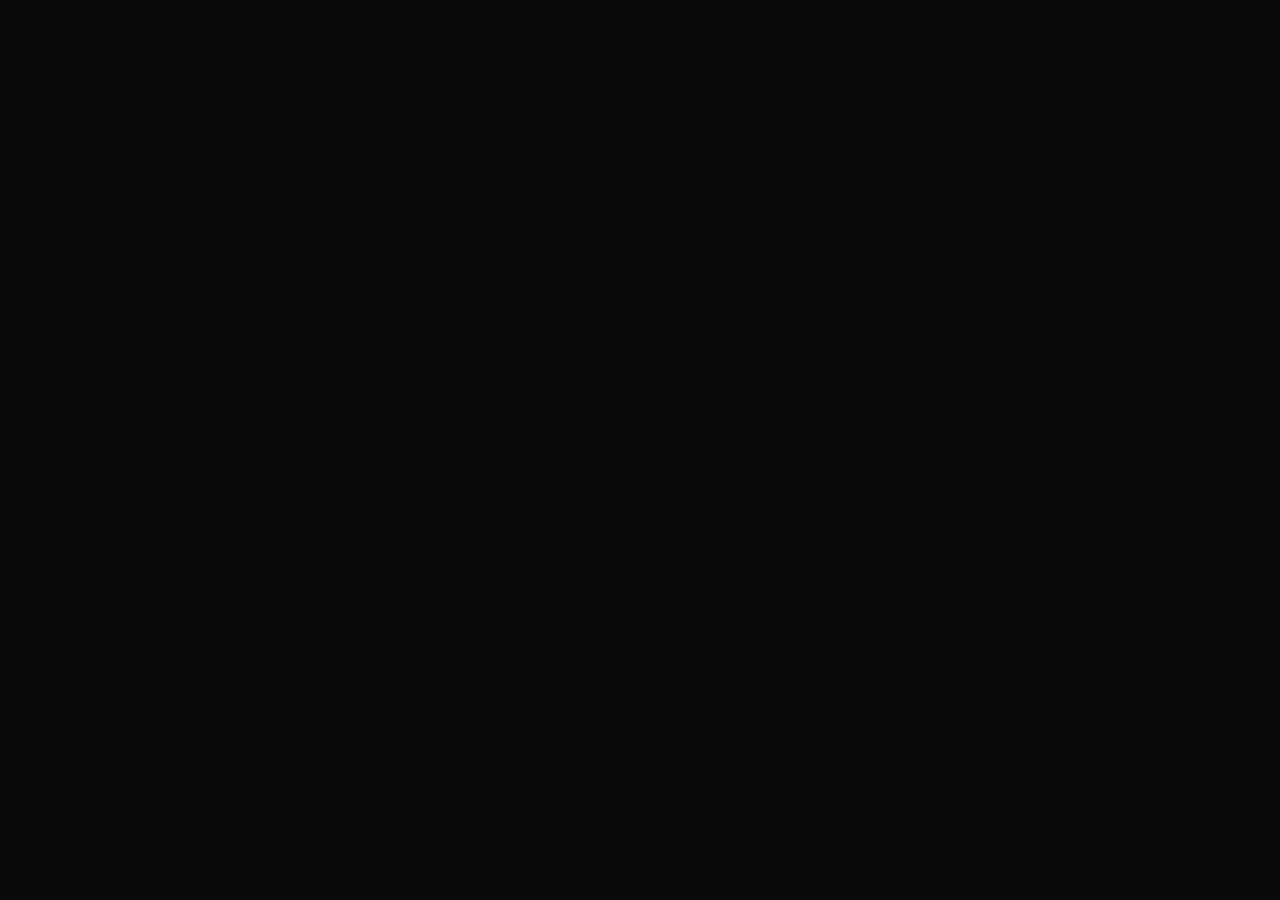
==== blog/beatstars-fausse-bonne-idee.html @ a0765d3a "Ajout article blog : BeatStars fausse bonne idée" ====
<!DOCTYPE html>
<html lang="fr">
<head>
    <meta charset="UTF-8">
    <meta name="viewport" content="width=device-width, initial-scale=1.0">
    <title>BeatStars : fausse bonne id&#233;e ? | LYKY LABEL FRANCE</title>
    <meta name="description" content="Acheter une instrumentale sur BeatStars semble &#234;tre une bonne affaire. Dans 9,5 cas sur 10, c&#8217;est l&#8217;inverse. On vous explique pourquoi avec les vrais chiffres.">
    <meta name="keywords" content="beatstars avis, acheter instru beatstars, acheter beat en ligne, airbit traktrain, instrumentale rap, lease beat arnaque">
    <meta name="author" content="LYKY LABEL FRANCE">
    <meta name="robots" content="index, follow">
    <link rel="canonical" href="https://lykylabelfrance.github.io/blog/beatstars-fausse-bonne-idee.html">
    <meta property="og:type" content="article">
    <meta property="og:title" content="BeatStars : fausse bonne id&#233;e ? Les vrais chiffres du march&#233; des instrumentales">
    <meta property="og:description" content="Acheter un beat &#224; 30 &#8364; pour sortir un hit ? On d&#233;cortique le vrai ROI avec les donn&#233;es du march&#233;.">
    <meta property="og:url" content="https://lykylabelfrance.github.io/blog/beatstars-fausse-bonne-idee.html">
    <meta property="og:site_name" content="LYKY LABEL FRANCE">
    <meta property="og:locale" content="fr_FR">
    <meta name="twitter:card" content="summary_large_image">
    <meta name="twitter:title" content="BeatStars : fausse bonne id&#233;e ?">
    <meta name="twitter:description" content="9,5 cas sur 10, acheter une instru en ligne ne rapporte rien. Voici pourquoi.">
    <script type="application/ld+json">
    {
        "@context": "https://schema.org",
        "@type": "Article",
        "headline": "BeatStars : fausse bonne id&#233;e ? Les vrais chiffres du march&#233; des instrumentales",
        "description": "Analyse du ROI r&#233;el de l&#8217;achat d&#8217;instrumentales sur les plateformes type BeatStars, Airbit, Traktrain",
        "author": {"@type": "Organization", "name": "LYKY LABEL FRANCE", "url": "https://lykylabelfrance.github.io"},
        "publisher": {"@type": "Organization", "name": "LYKY LABEL FRANCE"},
        "datePublished": "2026-04-02",
        "dateModified": "2026-04-02",
        "mainEntityOfPage": {"@type": "WebPage", "@id": "https://lykylabelfrance.github.io/blog/beatstars-fausse-bonne-idee.html"}
    }
    </script>
    <link href="https://fonts.googleapis.com/css2?family=Inter:wght@300;400;500;600;700;800&display=swap" rel="stylesheet">
    <style>
        *{margin:0;padding:0;box-sizing:border-box}
        body{font-family:'Inter',sans-serif;background:#0a0a0a;color:#e0e0e0;line-height:1.8}
        nav{background:rgba(10,10,10,.95);padding:1rem 2rem;display:flex;justify-content:space-between;align-items:center;position:sticky;top:0;z-index:100;border-bottom:1px solid #222}
        nav a{color:#fff;text-decoration:none;font-weight:600}
        nav .back{color:#aaa;font-size:.9rem}
        nav .back:hover{color:#e8001d}
        .hero{background:linear-gradient(135deg,#1a1a1a 0%,#0a0a0a 50%,#1a1208 100%);padding:4rem 2rem;text-align:center;border-bottom:2px solid #e8841d}
        .hero .tag{display:inline-block;background:#e8841d;color:#fff;padding:.3rem 1rem;border-radius:20px;font-size:.85rem;font-weight:600;margin-bottom:1.5rem}
        .hero h1{font-size:2.5rem;font-weight:800;color:#fff;max-width:800px;margin:0 auto 1rem}
        .hero .subtitle{font-size:1.15rem;color:#aaa;max-width:650px;margin:0 auto .5rem}
        .hero .meta{font-size:.85rem;color:#666;margin-top:1rem}
        .hero .disclaimer{display:inline-block;background:rgba(232,132,29,.15);border:1px solid #e8841d;color:#e8841d;padding:.4rem 1.2rem;border-radius:8px;font-size:.8rem;margin-top:1.2rem}
        article{max-width:800px;margin:0 auto;padding:3rem 2rem}
        h2{font-size:1.7rem;font-weight:700;color:#fff;margin:3rem 0 1.5rem;padding-bottom:.5rem;border-bottom:2px solid #e8841d}
        p{margin-bottom:1.2rem;color:#ccc}
        strong{color:#fff}
        .stat-card{background:#1a1a1a;border:1px solid #333;border-radius:12px;padding:2rem;text-align:center;margin:2rem 0}
        .stat-card .number{font-size:3rem;font-weight:800;color:#e8841d}
        .stat-card .label{color:#999;font-size:.95rem;margin-top:.5rem}
        .chart{background:#1a1a1a;border-radius:12px;padding:1.5rem;margin:2rem 0;border:1px solid #333}
        .chart-title{color:#fff;font-weight:600;margin-bottom:1rem;font-size:1rem}
        .bar-row{display:flex;align-items:center;margin:.4rem 0;gap:.5rem}
        .bar-label{min-width:140px;font-size:.85rem;color:#ccc;text-align:right}
        .bar-container{flex:1;height:28px;background:#222;border-radius:4px;overflow:hidden;position:relative}
        .bar{height:100%;border-radius:4px;display:flex;align-items:center;padding-left:8px;font-size:.75rem;font-weight:600;color:#fff;min-width:fit-content;transition:width .5s}
        .bar-orange{background:linear-gradient(90deg,#c96a10,#e8841d)}
        .bar-red{background:linear-gradient(90deg,#c0392b,#e74c3c)}
        .bar-green{background:linear-gradient(90deg,#27ae60,#2ecc71)}
        .bar-blue{background:linear-gradient(90deg,#2563eb,#3b82f6)}
        .bar-purple{background:linear-gradient(90deg,#7c3aed,#8b5cf6)}
        .bar-amber{background:linear-gradient(90deg,#d97706,#f59e0b)}
        .bar-gray{background:linear-gradient(90deg,#4b5563,#6b7280)}
        .vs-container{display:flex;gap:2rem;justify-content:center;flex-wrap:wrap;margin:1.5rem 0}
        .vs-card{background:#1a1a1a;border:1px solid #333;border-radius:12px;padding:1.5rem 2rem;text-align:center;flex:1;min-width:200px}
        .vs-card .num{font-size:2rem;font-weight:800}
        .vs-card .lab{font-size:.85rem;color:#999;margin-top:.3rem}
        .vs-good .num{color:#2ecc71}
        .vs-bad .num{color:#e74c3c}
        table{width:100%;border-collapse:collapse;margin:1.5rem 0;background:#1a1a1a;border-radius:8px;overflow:hidden}
        th{background:#e8841d;color:#fff;padding:.8rem 1rem;text-align:left;font-weight:600}
        td{padding:.7rem 1rem;border-bottom:1px solid #222}
        tr:hover{background:#222}
        .highlight{color:#e8841d;font-weight:600}
        ul{margin:1rem 0 1.5rem 1.5rem}
        li{margin-bottom:.5rem;color:#ccc}
        .takeaway{background:#1a1a1a;border-left:4px solid #e8841d;padding:1.2rem 1.5rem;margin:1.5rem 0;border-radius:0 8px 8px 0}
        .takeaway .title{font-weight:700;color:#e8841d;margin-bottom:.3rem}
        .warning-box{background:rgba(231,76,60,.1);border:1px solid #e74c3c;border-radius:12px;padding:1.5rem;margin:2rem 0}
        .warning-box .warning-title{color:#e74c3c;font-weight:700;font-size:1.1rem;margin-bottom:.5rem}
        .share-section{text-align:center;margin:3rem 0;padding:2rem;background:#1a1a1a;border-radius:12px}
        .share-section h2{border:none;margin-top:0}
        .share-buttons{display:flex;gap:1rem;justify-content:center;flex-wrap:wrap;margin-top:1rem}
        .share-buttons a,.share-buttons button{padding:.6rem 1.5rem;border-radius:25px;text-decoration:none;font-weight:600;font-size:.9rem;cursor:pointer;border:none;font-family:inherit}
        .btn-x{background:#000;color:#fff;border:1px solid #333 !important}
        .btn-fb{background:#1877F2;color:#fff}
        .btn-li{background:#0A66C2;color:#fff}
        ]Ø^ØXÚÙÜÝ[ÌQÍØÛÛÜÙBXÛÜ^ØXÚÙÜÝ[ÌÌÌÎØÛÛÜÙBY]ÙÛÙÞ^ÙÛ\Ú^N
\[NØÛÛÜÍÛX\Ú[]ÜÜ[NÜY[Ë]ÜK\[NØÜ\]Ü\ÛÛYÌÝ^X[YÛÙ[\BY]ÙÛÙÞHÝÛÞØÛÛÜÎNN_BÛÝ\Ý^X[YÛÙ[\ÜY[Î[NØÜ\]Ü\ÛÛYÌØÛÛÜÍMMNÙÛ\Ú^N
\[_BÛÝ\^ØÛÛÜÙN
YÝ^YXÛÜ][ÛÛ_BØÙ[\[ÞØXÚÙÜÝ[ÌXLXLXNØÜ\\ÛÛYÌÌÌÎØÜ\\Y]\ÎLÜY[ÎK\[NÛX\Ú[K\[HBØÙ[\[ÈØÙ[\[Ë]]^ØÛÛÜÙN
YÙÛ]ÙZYÚÌÙÛ\Ú^N\[NÛX\Ú[XÝÛN[_BØÙ[\[ÈØÙ[\[Ë[[^Ù\Ü^N^Ú\ÝYKXÛÛ[ÜXÙKX]ÙY[ÜY[ÎÜ[HØÜ\XÝÛN\ÛÛYÌÙÛ\Ú^N\[_BØÙ[\[ÈØÙ[\[Ë[[N\ÝXÚ[ØÜ\ÛNÙÛ]ÙZYÚÌØÛÛÜÙÜY[Ë]Ü[NÛX\Ú[]ÜÜ[NØÜ\]Ü\ÛÛYÙN
YBØÙ[\[ÈØÙ[\[Ë[[HYÞØÛÛÜÙMÍÌØßBØÙ[\[ÈØÙ[\[Ë[[HÜÞØÛÛÜÌXØÍÌ_BYYXJX^]ÚY
^Ë\È^ÙÛ\Ú^NK[_KÝ]XØ\[X\ÙÛ\Ú^N[_X\XÛ^ÜY[Î[H\[_K\[X[ÛZ[]ÚYLÙÛ\Ú^NÍ\[_KËXÛÛZ[\Ù^Y\XÝ[ÛÛÛ[[ÙØ\\[__BÜÝ[OÚXYÙO]HYHÎËÛZÞ[X[[ÙKÚ]X[ËÈRÖHPSØOHYHÎËÛZÞ[X[[ÙKÚ]X[ËÈØÙÈÛ\ÜÏHXÚÈÎ
NLÈ]Ý\]HÚ]OØOÛ]XY\Û\ÜÏH\È]Û\ÜÏHYÈ	ÌÌÎØÜ\YÙHX\Ú	ÌÌÎÏÙ]OXÚ]\[H[ÝHÝ\X]Ý\È]\ÜÙHÛHY	ÌÌÎÙHÏÚOÛ\ÜÏHÝX]HH[Ù\ÈZ\H[HÛHYZ\H[XÚ][[X]	ÌÈÌ	ÎÍÈÈ[ÈK
HØ\ÈÝ\LH\ÈH	ÎMÎØ\Ù[Û	ÎMÎÙ^\]YHÝ\][ÚKÚY\È	ÌÈ	ÎMÎØ\ZKÜÛ\ÜÏHY]H\RÖHPSSÑH	ÌNÎÈ][ÜÛ\ÜÏH\ØÛZ[Y\Ù]\XÛH\HHX]Ý\ËXZ\ÈHÛÛÝ]\ÝHIÌÍÛYHÝ\Z\]ZÝZ[X]\ÜÈ]Ý]\È\È]YÜY\ÈÚ[Z[Z\\ËÜÚXY\\XÛOHØÜÛ\ÈÝ\X]Ý\ËHÝ]\È[H[ÝH]ZHYKHÛÜÈÌ	ÎÍÈÝ\HXÙ[ÙHTÈ]HH\È	ÌMÌNÈÉÎMÎÙ\ÝÛÎMÎØZH[ÛØÚZ[Ú[ÛHÝ\\Ü]YHY[	ÌN
ÎÈØ]Y]YH\IÌÌÜHÙH^]XÝYHÌÌÎØ[]	ÌÌÎÈ	ÌÌÎØÛÛÛZ\]YH\Ý][KÛHH[Û\Ý\][ÚHÝÛÏ[ÈHÜ[HXZÜ]	ÌÌÎÈ\ÈØ\ÏÜÝÛÏXÚ]\[H[Ý[Y[[H[YÛH\Ý[X]]Z\È[\Ý\ÜÙ[Y[ÜHX\Ú	ÌÌÎÈ\ÈX]È[YÛH[Ú\È]YÜY\È	ÎMÎØXÚ]HX]ÈÛ^ÜÉÌÌÎÈÙ\È\IÌÌÜ\È[ÌÌÎÙ\ËX]Ý\È][\]YH\ÈHÝÛÏÌHZ[[ÛÈHÛ\ÏÜÝÛÏ]\ÉÌÌÎÜÈ]^ÙXÝ]\ËZ\]YXÚHÝÛÏ
HZ[[ÛÏÜÝÛÏHX\Ú	ÌÌÎÈ[ÛX[HXÙ[Ú[ÈHX]È\Ý\Ý[IÌÌÎÈ	ÌÈ[\ÛÝÛÏ
LÈZ[[ÛÈHÛ\ÏÜÝÛÏ[Ü\ÈÚY\È[\\ÜÚ[Û[ÉÎÌÈXZ\È]ZHX\Ü]Y[[HÌÌÎØ[]	ÌÌÎÈÙ]\Ù[H]^ÝÛÏ[]\ÏÜÝÛÏHX]Ë\È]^\\Ý\È]ZH\ÈXÚ	ÌÌÝ[]ÉÎMÎÙ\Ý	ÌÈ]YHHØ	ÌÌÛYHÛÛ[Y[ÙKÜ]Û\ÜÏHÝ]XØ\]Û\ÜÏH[X\K
HÈLÙ]]Û\ÜÏHX[\\Ý\È]ZHH[X[\Ù[[XZ\È	ÎMÎØXÚ]	ÎMÎÝ[X][YÛOÙ]Ù]ÛÛXY[ÛÉÌLNÝHZ[Y[[X]ÏÚÝ\X]Ý\È]]YÜY\ÈÚ[Z[Z\\Ë\È^\Y[Ù[ÛH\HHXÙ[ÙKÚXÚHHÜ[H\YZ\H[ÞY[H[Ü]Û\ÜÏHÚ\]Û\ÜÏHÚ\]]H^[ÞY[\\HHXÙ[ÙOÙ]]Û\ÜÏH\\ÝÈÜ[Û\ÜÏH\[X[TÈX\ÙOÜÜ[]Û\ÜÏH\XÛÛZ[\]Û\ÜÏH\\[Ü[ÙHÝ[OHÚYLHÌ	ÎÍÏÙ]Ù]Ù]]Û\ÜÏH\\ÝÈÜ[Û\ÜÏH\[X[ÐUX\ÙOÜÜ[]Û\ÜÏH\XÛÛZ[\]Û\ÜÏH\\[Ü[ÙHÝ[OHÚY	HL	ÎÍÏÙ]Ù]Ù]]Û\ÜÏH\\ÝÈÜ[Û\ÜÏH\[X[XÚÛÝ]ÈÝ[\ÏÜÜ[]Û\ÜÏH\XÛÛZ[\]Û\ÜÏH\\[Ü[ÙHÝ[OHÚYÌ	H	ÎÍÏÙ]Ù]Ù]]Û\ÜÏH\\ÝÈÜ[Û\ÜÏH\[X[[[Z]YX\ÙOÜÜ[]Û\ÜÏH\XÛÛZ[\]Û\ÜÏH\\X[X\Ý[OHÚYL	HML	ÎÍÏÙ]Ù]Ù]]Û\ÜÏH\\ÝÈÜ[Û\ÜÏH\[X[^Û\Ú]]	ÌÌÎÏÜÜ[]Û\ÜÏH\XÛÛZ[\]Û\ÜÏH\\X[X\Ý[OHÚYL	HÌ	ÌÈ	ÎÍÏÙ]Ù]Ù]Ù]Ì	ÎÍÈÝ\[H[ÝK	ÌÌNØH\IÌÎÝ	ÌÌÎÜ\ÛÚ\KXZ\ÈÉÎMÎÙ\Ý\Ý[Y[ÙH^\È]ZHÜÌÌÎÙH	ÎMÎÚ[\Ú[Û\ÙH]YHHX]ÙHÎMÎÙ\Ý]YHÝÛÏH	ÌÌÎØ]\È	ÌÌÎÜ[Ù\ÏÜÝÛÏÜHZHÛÉÌLNÝÝ[	ÎMÎÝ[[ÜÙX]OÚXÚ]\[X]ÉÎMÎÙ\ÝÛÛ[YHXÚ]\[\Z[Ø[ÈXZ\ÛÛ[]][ÛÜHÝ]ÛÛÝZ\H\ÜÝ\ËÚXÚHÙH]YHÛÉÌLNÝHÌÌÎÙ[[Y[HÛÜYH	ÎMÎÝ[Ú[ÛHÜ]Û\ÜÏHØÙ[\[È]Û\ÜÏHØÙ[\[Ë]]HØÉÌÌÎÛ\[ÈÌÌÎØ[\ÝHÛÜYH	ÎMÎÝ[Ú[ÛH]XÈX]XÚ]	ÌÌÎÏÙ]]Û\ÜÏHØÙ[\[Ë[[HÜ[X]
XÙ[ÙHÐUOÜÜ[Ü[Û\ÜÏHYÈÎ
ÌÈ
L	ÎÍÏÜÜ[Ù]]Û\ÜÏHØÙ[\[Ë[[HÜ[[YÚ\Ý[Y[
ÝY[ÈÝHÛYJOÜÜ[Ü[Û\ÜÏHYÈÎ
ÌÈ
L	ÌÈ	ÎÍÏÜÜ[Ù]]Û\ÜÏHØÙ[\[Ë[[HÜ[Z^YÙOÜÜ[Ü[Û\ÜÏHYÈÎ
ÌÈL	ÌÈÌ	ÎÍÏÜÜ[Ù]]Û\ÜÏHØÙ[\[Ë[[HÜ[X\Ý\[ÏÜÜ[Ü[Û\ÜÏHYÈÎ
ÌÈ
L	ÌÈL	ÎÍÏÜÜ[Ù]]Û\ÜÏHØÙ[\[Ë[[HÜ[\ÝX][Û
\ÝÒÚY[PÛÜIÎÌÊOÜÜ[Ü[Û\ÜÏHYÈÎ
ÌÈ	ÌÈ
L	ÎÍËØ[ÜÜ[Ù]]Û\ÜÏHØÙ[\[Ë[[HÜ[Û[Ý[Û
YË^[\Ý]Ú[ÉÎÌÊOÜÜ[Ü[Û\ÜÏHYÈÎ
ÌÈ
L	ÌÈ
L	ÎÍÏÜÜ[Ù]]Û\ÜÏHØÙ[\[Ë[[HÜ[ÛÝ\È\ÛÜÏÜÜ[Ü[Û\ÜÏHYÈÎ
ÌÈ	ÌÈL	ÎÍÏÜÜ[Ù]]Û\ÜÏHØÙ[\[Ë[[HÜ[ÛÉÌLNÝÝ[\Ý[IÌÌÎÏÜÜ[Ü[Û\ÜÏHYÈÎ
ÌÈÍ	ÌÈHÌ	ÎÍÏÜÜ[Ù]Ù]IÌÍÛYH[[[HØÉÌÌÎÛ\[ÈH\È	ÌÌÎØÛÛÛZ\]YKH[\Ý\ÈZ[[][HÝÛÏÍ	ÎÍÏÜÝÛÏ[È[Ú[ÛK]XZ[[[Þ[ÛÈÛÛXY[[H]]HÝX[\ÈÝ\[X[\Ù\ÎÌÏÜHÒHÛÛXY[HÝX[\ÈÝ\[X[\Ù\ÏÚ[[[H]^[ÞY[	ÎMÎÝ[ÝX[HÜÝYH[[ÙH	ÌÈÝÛÏÍH	ÎÍÏÜÝÛÏ
Ú\ÝHHYHÎËÛZÞ[X[[ÙKÚ]X[ËØÙËØÛÛXY[\\ÜK][\ÝX[K\ÜÝYK[Ý[OHÛÛÜÙN
Y\XÛH	ÌÌÎÝZ[	ÌÌÎÈÝ\\È][\ÈÜÝYOØOKÚXÚHHÌÌÎØ[]	ÌÌÎÈÜ]Û\ÜÏHÚ\]Û\ÜÏHÚ\]]HÝX[\ÈÌÌÎØÙ\ÜØZ\\ÈÝ\[X[\Ù\
ÜÝYH[ÙKÍH	ÎÍËÜÝX[JOÙ]]Û\ÜÏH\\ÝÈÜ[Û\ÜÏH\[X[X]Ù][
Ì	ÎÍÊOÜÜ[]Û\ÜÏH\XÛÛZ[\]Û\ÜÏH\\[Ü[ÙHÝ[OHÚYL	H
MÌOÙ]Ù]Ù]]Û\ÜÏH\\ÝÈÜ[Û\ÜÏH\[X[X]Ù][

LÀàÌØÐì¤ð½ÍÁ¸øñ¥Ø±ÍÌôÈµ½¹Ñ¥¹Èøñ¥Ø±ÍÌôÈÈµ½É¹ÍÑå±ôÝ¥Ñ èÄÔøÄÐÈàØð½¥Øøð½¥Øøð½¥Øø(ñ¥Ø±ÍÌôÈµÉ½ÜøñÍÁ¸±ÍÌôÈµ±°ùMÈÌÌí¹É¥¼ÈÌÌí¼ ÌÐÀàÌØÐì¤ð½ÍÁ¸øñ¥Ø±ÍÌôÈµ½¹Ñ¥¹Èøñ¥Ø±ÍÌôÈÈµµÈÍÑå±ôÝ¥Ñ èÔÔøäÜÄÐÌð½¥Øøð½¥Øøð½¥Øø(ñ¥Ø±ÍÌôÈµÉ½ÜøñÍÁ¸±ÍÌôÈµ±°ùMÈÌÌí¹É¥¼µ½å¸ ÜÀÀàÌØÐì¤ð½ÍÁ¸øñ¥Ø±ÍÌôÈµ½¹Ñ¥¹Èøñ¥Ø±ÍÌôÈÈµÉÍÑå±ôÝ¥Ñ èàÀøÈÀÀÀÀÀð½¥Øøð½¥Øøð½¥Øø(ñ¥Ø±ÍÌôÈµÉ½ÜøñÍÁ¸±ÍÌôÈµ±°ùMÈÌÌí¹É¥¼½µÁ±Ð ÄÌÀÀàÌØÐì¤ð½ÍÁ¸øñ¥Ø±ÍÌôÈµ½¹Ñ¥¹Èøñ¥Ø±ÍÌôÈÈµÉÍÑå±ôÝ¥Ñ èÄÀÀøÌÜÄÐÈäð½¥Øøð½¥Øøð½¥Øø(ð½¥Øø((ñ¥Ø±ÍÌôÙÌµ½¹Ñ¥¹Èø(ñ¥Ø±ÍÌôÙÌµÉÙÌµøñ¥Ø±ÍÌô¹Õ´øäÜÄÐÌð½¥Øøñ¥Ø±ÍÌô±ùMÑÉµÌµ¥¹¥µÕ´Á½ÕÈÉ¹Ñ¥±¥ÍÈ¡ÍÈÌÌí¹É¥¼ÈÌÌí½¹½µ¥ÅÕ¤ð½¥Øøð½¥Øø(ñ¥Ø±ÍÌôÙÌµÉÙÌµøñ¥Ø±ÍÌô¹Õ´øÄÀÀÀÈÈÐìÔÀÀÀð½¥Øøñ¥Ø±ÍÌô±ùMÑÉµÌµ½å¹ÌàÈÄÜíÕ¸ÉÑ¥ÍÑ¥¹ÈÌÌíÁ¹¹ÐÍÕÈÕ¸Í¥¹±ð½¥Øøð½¥Øø(ð½¥Øø((ñÀùQÔÙ½¥Ì±ÁÉ½°ÈÌÈíµüU¸ÉÑ¥ÍÑ¥¹ÈÌÌíÁ¹¹ÐÍ¹ÌÍ¹ÌÈÌÌíÑ±¥ÈÌÌí¸ÈÌÈíÉ¸µ½å¹¹¹ÑÉñÍÑÉ½¹øÄÀÀÀÐÔÀÀÀÍÑÉµÌð½ÍÑÉ½¹øÍÕÈÕ¸Í¥¹±¸%°±Õ¤¸ÕÉ¥ÐÔµ¥¹¥µÕ´ñÍÑÉ½¹øäÜÀÀÀð½ÍÑÉ½¹ø©ÕÍÑÁ½ÕÈÉ¹Ñ¥±¥ÍÈ±ÍÈÌÌí¹É¥¼±Á±ÕÌÈÌÌí½¹½µ¥ÅÕ¸Ð¹½É°àÈÄÜíÍÐÕ¹¥ÅÕµ¹Ð¸½µÁÑ¹ÐMÁ½Ñ¥äàÈÄÈìÍ¹Ì±ÈÈÌÌíÁÉÑ¥Ñ¥½¸±°½¥ÍÑÉ¥ÕÑÕÈ¼ÈÌÌí¥ÑÕÈ¸ð½Àø((ñ Èù1Á¤ÈÌÈí±±¥¹¹½¸µá±ÕÍ¥Ùð½ Èø(ñÀù1É¹µ©½É¥ÐÈÌÌìÌ¡ÑÌÍÕÈ	ÑMÑÉÌÍ½¹ÐÌñÍÑÉ½¹ù±¥¹Ì¹½¸µá±ÕÍ¥ÙÌð½ÍÑÉ½¹ø¡5@Ì½Ô]X1Í¤¸ÐàÈÄÜíÍÐ°ÈÈÐìÅÕ±Á¤ÈÌÈíÍÉÉµèð½Àø(ñ¥Ø±ÍÌôÝÉ¹¥¹µ½àø(ñ¥Ø±ÍÌôÝÉ¹¥¹µÑ¥Ñ±ù
ÅÕÑÔ¸àÈÄÜí ÈÌÈíÑÌALÙÕ¹±¥¹¹½¸µá±ÕÍ¥Ùèð½¥Øø(ñÕ°ø(ñ±¤øñÍÑÉ½¹ù0àÈÄÜíá±ÕÍ¥Ù¥ÐÈÌÌìð½ÍÑÉ½¹øàÈÄÈì1ÁÉ½ÕÑÕÈ½¹Ñ¥¹ÕÙ¹É±´ÈÌÐíµÐÈÈÐìàÈÄÜíÕÑÉÌÉÑ¥ÍÑÌ¸QÔÁÕàÑÉÑÉ½ÕÙÈÙÄÀ°ÈÀ°ÔÀµ½ÉÕà¥ÈÌÌíÉ¹ÑÌÍÕÈ±´ÈÌÐíµ¥¹ÍÑÉÔ¸ð½±¤ø(ñ±¤øñÍÑÉ½¹ùÌÍÑÉµÌ¥±±¥µ¥ÐÈÌÌíÌð½ÍÑÉ½¹øàÈÄÈì1Ì±¥¹ÌÍÍ½¹ÐÍ½ÕÙ¹ÐÁ±½¹¸ÈÌÌíÌÈÈÐìÔÀÀÀ°ÄÀÀÀÀ½ÔÔÀÀÀÀÍÑÉµÌ¸Ôµ°ÈÈÐì°ÑÔ½¥ÌÉ¡ÑÈÕ¹±¥¹ÍÕÀÈÌÌíÉ¥ÕÉ¸ð½±¤ø(ñ±¤øñÍÑÉ½¹ù1±¥ÉÐÈÌÌì¥ÍÑÉ¥ÕÑ¥½¸ð½ÍÑÉ½¹øàÈÄÈì
ÉÑ¥¹Ì±¥¹Ì¥¹ÑÉ¥Í¹Ð±¥ÍÑÉ¥ÕÑ¥½¸Á¡åÍ¥ÅÕ°±Íå¹°½Ô±¥µ¥Ñ¹Ð±ÌÁ±Ñ½ÉµÌ¸ð½±¤ø(ñ±¤øñÍÑÉ½¹ù1ÌÉ½¥ÑÌàÈÄÜìÈÌÌí¥Ñ¥½¸ð½ÍÑÉ½¹øàÈÄÈì1ÁÉ½ÕÑÕÈ½¹ÍÉÙÈÌÌí¸ÈÌÌíÉ±µ¹ÐÔÀÌÉ½¥ÑÌàÈÄÜìÈÌÌí¥Ñ¥½¸¡ÁÕ±¥Í¡¥¹¤¸M¤Ñ½¸µ½ÉÔµÉ¡°±µ½¥Ñ¤ÈÌÌìÌÉ½å±Ñ¥ÌÁÉÐ¡è±Õ¤¸ð½±¤ø(ð½Õ°ø(ð½¥Øø(ñÀùÕÑÉµ¹Ð¥ÐèÑÔÁ¥ÌÁ½ÕÈÕÑ¥±¥ÍÈÕ¸ÐÅÕÌ¥é¥¹ÌàÈÄÜíÕÑÉÌÉÑ¥ÍÑÌÕÑ¥±¥Í¹ÐÕÍÍ¤°ÙÌ±¥µ¥ÑÑ¥½¹ÌÍÕÈÑÌÁÉ½ÁÉÌÉÙ¹ÕÌ°ÐÑÔÈÌÈíÌ±µ½¥Ñ¤ÈÌÌìÑÌÉ½¥ÑÌàÈÄÜìÈÌÌí¥Ñ¥½¸¸ð½Àø((ñ Èù1ÁÉ½°ÈÌÈíµ±¹½¸µ½É¥¥¹±¥ÐÈÌÌìð½ Èø(ñÀùU¸ÐÁ½ÁÕ±¥ÉÍÕÈ	ÑMÑÉÌÁÕÐÈÌÐíÑÉÙ¹Ô¸±¥¹¹½¸µá±ÕÍ¥ÙÈÈÐìñÍÑÉ½¹ùÌ¥é¥¹ÌàÈÄÜíÉÑ¥ÍÑÌ¥ÈÌÌíÉ¹ÑÌð½ÍÑÉ½¹ø¸HÈÌÌíÍÕ±ÑÐèð½Àø(ñ¥Ø±ÍÌô¡ÉÐø(ñ¥Ø±ÍÌô¡ÉÐµÑ¥Ñ±ù%µÁÐÍÕÈÑÙ¥Í¥¥±¥ÐÈÌÌìð½¥Øø(ñ¥Ø±ÍÌôÈµÉ½ÜøñÍÁ¸±ÍÌôÈµ±°ù=É¥¥¹±¥ÐÈÌÌìð½ÍÁ¸øñ¥Ø±ÍÌôÈµ½¹Ñ¥¹Èøñ¥Ø±ÍÌôÈÈµÉÍÑå±ôÝ¥Ñ èÄÔùQÈÈÌÈíÌ¥±ð½¥Øøð½¥Øøð½¥Øø(ñ¥Ø±ÍÌôÈµÉ½ÜøñÍÁ¸±ÍÌôÈµ±°ùI¥ÍÅÕ½¹ÕÍ¥½¸ð½ÍÁ¸øñ¥Ø±ÍÌôÈµ½¹Ñ¥¹Èøñ¥Ø±ÍÌôÈÈµÉÍÑå±ôÝ¥Ñ èàÔùQÈÈÌÈíÌÈÌÌí±ØÈÌÌìð½¥Øøð½¥Øøð½¥Øø(ñ¥Ø±ÍÌôÈµÉ½ÜøñÍÁ¸±ÍÌôÈµ±°ù%¹Ñ¥ÐÈÌÌìÉÑ¥ÍÑ¥ÅÕð½ÍÁ¸øñ¥Ø±ÍÌôÈµ½¹Ñ¥¹Èøñ¥Ø±ÍÌôÈÈµÉÍÑå±ôÝ¥Ñ èÈÀù¥±ÔÈÌÌíð½¥Øøð½¥Øøð½¥Øø(ñ¥Ø±ÍÌôÈµÉ½ÜøñÍÁ¸±ÍÌôÈµ±°ùI¥ÍÅÕ
½¹Ñ¹Ð%ð½ÍÁ¸øñ¥Ø±ÍÌôÈµ½¹Ñ¥¹Èøñ¥Ø±ÍÌôÈÈµµÈÍÑå±ôÝ¥Ñ èÜÀøÈÀÄí±ØÈÌÌìð½¥Øøð½¥Øøð½¥Øø(ð½¥Øø(ñÀùMÕÈe½ÕQÕ°Í¤Õ¸ÕÑÉÉÑ¥ÍÑÈÌÌí¨ÈÈÐìÕÁ±½ÈÌÌìÕ¸µ½ÉÔÍÕÈ±´ÈÌÐíµÐ°ÑÔÉ¥ÍÅÕÌÕ¸ñÍÑÉ½¹ù±¥´
½¹Ñ¹Ð%ð½ÍÑÉ½¹ø¸Ð´ÈÌÐíµÍÕÈMÁ½Ñ¥ä°±Ì±½É¥Ñ¡µÌÁÕÙ¹Ð½¹½¹É±Ìµ½ÉÕà½ÔÙ½É¥ÍÈ±Õ¤ÅÕ¤±Á±ÕÌÍÑÉµÌ¸ð½Àø(ñÀùM¹ÌÁÉ±È°àÈÄÜí¥µèÅÕ¹Õ¸Õ¥ÑÕÈÉ½¹¹ÈÌàíÐ±´ÈÌÐíµÐÍÕÈÌµ½ÉÕà¥ÈÌÌíÉ¹ÑÌ°ÈÌÄí¹¥ÐÁÌÑÈÈÌÈíÌÁÉ½ÍÍ¥½¹¹°¸ð½Àø((ñ Èù1Ì¼ÈÔÄíÑÌ ÈÌÌíÌÅÕÁÉÍ½¹¹¹µ¹Ñ¥½¹¹ð½ Èø(ñ¥Ø±ÍÌôÍ¹É¥¼ø(ñ¥Ø±ÍÌôÍ¹É¥¼µÑ¥Ñ±ù
ÅÕÑÔÁ¥Ì¸Á±ÕÌÔÐ¡ÐÅÕÑÔ½Õ±¥Ì¤ð½¥Øø(ñ¥Ø±ÍÌôÍ¹É¥¼µ±¥¹øñÍÁ¸ù
½µµ¥ÍÍ¥½¸Á±Ñ½Éµ¡	ÑMÑÉÌ¤ð½ÍÁ¸øñÍÁ¸±ÍÌô¹øàÜÈÈìÀÈÈÐìÄÈð½ÍÁ¸øð½¥Øø(ñ¥Ø±ÍÌôÍ¹É¥¼µ±¥¹øñÍÁ¸ùQY¼QáÌð½ÍÁ¸øñÍÁ¸±ÍÌô¹øàÜÈÈìÈÀ¡É¹¤ð½ÍÁ¸øð½¥Øø(ñ¥Ø±ÍÌôÍ¹É¥¼µ±¥¹øñÍÁ¸ùUÁÉ±¥¹Í¤±µ½ÉÔµÉ¡ð½ÍÁ¸øñÍÁ¸±ÍÌô¹øàÜÈÈìÄÀÀÈÈÐìÈÀÀÀàÌØÐìð½ÍÁ¸øð½¥Øø(ñ¥Ø±ÍÌôÍ¹É¥¼µ±¥¹øñÍÁ¸øÔÀÌÉ½¥ÑÌàÈÄÜìÈÌÌí¥Ñ¥½¸ÔÁÉ½ÕÑÕÈð½ÍÁ¸øñÍÁ¸±ÍÌô¹ùAÉµ¹¹Ðð½ÍÁ¸øð½¥Øø(ñ¥Ø±ÍÌôÍ¹É¥¼µ±¥¹øñÍÁ¸ùQµÁÌÁÍÌÈÌÌìÈÈÐì¡É¡È±½¸Ðð½ÍÁ¸øñÍÁ¸±ÍÌô¹ù%¹ÍÑ¥µ±ð½ÍÁ¸øð½¥Øø(ð½¥Øø((ñ Èù±½ÉÌ°ÅÕ¤¹ÙÉ¥µ¹Ðüð½ Èø(ñÀùIµÑÑ½¹Ì±Ì¡½ÍÌ¸ÁÉÍÁÑ¥ÙÙ±ÌÙÉ¥ÌÈÌÌí¸ÈÌÌí¥¥¥ÉÌµ½ÈÌÈí±èð½Àø(ñ¥Ø±ÍÌô¡ÉÐø(ñ¥Ø±ÍÌô¡ÉÐµÑ¥Ñ±ùEÕ¤ÁÉ½¥ÑÔµ½ÈÌÈí±	ÑMÑÉÌüð½¥Øø(ñ¥Ø±ÍÌôÈµÉ½ÜøñÍÁ¸±ÍÌôÈµ±°ù1Á±Ñ½Éµð½ÍÁ¸øñ¥Ø±ÍÌôÈµ½¹Ñ¥¹Èøñ¥Ø±ÍÌôÈÈµÉ¸ÍÑå±ôÝ¥Ñ èäÔù
½µµ¥ÍÍ¥½¹Ì¬½¹¹µ¹ÑÌð½¥Øøð½¥Øøð½¥Øø(ñ¥Ø±ÍÌôÈµÉ½ÜøñÍÁ¸±ÍÌôÈµ±°ù1Ñµ­È¡Ñ½ÀÔ¤ð½ÍÁ¸øñ¥Ø±ÍÌôÈµ½¹Ñ¥¹Èøñ¥Ø±ÍÌôÈÈµÉ¸ÍÑå±ôÝ¥Ñ èÜÔùY¹ÑÌÈÈÌÌíÕÉÉ¹ÑÌ¬ÔÀÈÌÌí¥Ñ¥½¸ð½¥Øøð½¥Øøð½¥Øø(ñ¥Ø±ÍÌôÈµÉ½ÜøñÍÁ¸±ÍÌôÈµ±°ù1Ñµ­Èµ½å¸ð½ÍÁ¸øñ¥Ø±ÍÌôÈµ½¹Ñ¥¹Èøñ¥Ø±ÍÌôÈÈµµÈÍÑå±ôÝ¥Ñ èÌÀùEÕ±ÅÕÌÙ¹ÑÌð½¥Øøð½¥Øøð½¥Øø(ñ¥Ø±ÍÌôÈµÉ½ÜøñÍÁ¸±ÍÌôÈµ±°ù0àÈÄÜíÉÑ¥ÍÑ¡ÑÕÈð½ÍÁ¸øñ¥Ø±ÍÌôÈµ½¹Ñ¥¹Èøñ¥Ø±ÍÌôÈÈµÉÍÑå±ôÝ¥Ñ èàùIÉµ¹ÐÉ¹Ñ±ð½¥Øøð½¥Øøð½¥Øø(ð½¥Øø(ñÀù1µ½ÈÌÈí±ÈÌÌí½¹½µ¥ÅÕÌÁ±Ñ½ÉµÌÍÐ½¸ÈÌÄíÔÁ½ÕÈñÍÑÉ½¹ù±ÌÙ¹ÕÉÌÐ±Á±Ñ½Éµð½ÍÑÉ½¹ø°ÁÌÁ½ÕÈ±Ì¡ÑÕÉÌ¸0àÈÄÜíÉÑ¥ÍÑÅÕ¤ ÈÌÈíÑÍÐ±µ¥±±½¸±Á±ÕÌáÁ½ÌÈÌÌì¥¹¹¤ÈÌÈíÉµ¹Ð°Ù±µ½¥¹ÌÉ¹Ñ¥ÌÉÑ½ÕÈ¸ð½Àø((ñ Èù1ÌÔÉÉÕÉÌ±ÌÁ±ÕÌ½ÕÉ¹ÑÌð½ Èø(ñ¥Ø±ÍÌôÑ­Ýäøñ¥Ø±ÍÌôÑ¥Ñ±ùÉÉÕÈ¸ÄÜØìÄè
½¹½¹ÉÄÜÄìÁÌ¡ÈÄàÜìÐÄÜÄì½¹¹¥ÉÄàÜìð½¥ØøñÀøÌÀàÌØÐìÁ½ÕÈÕ¸Ð°àÈÄÜíÍÐÁÌ¡È¸5¥ÌÍ¤Ð¹ÑÉÁÁ½ÉÑ©µ¥ÌÉ¥¸°àÈÄÜíÍÐÌÀàÌØÐìÁÉÕÌ¸5Õ±Ñ¥Á±¥ÁÈÄÀÍ¥¹±ÌÁÈ¸°ÐÑÔÌÌÀÀàÌØÐì¸Õ´ÈÌÌí¸ð½Àøð½¥Øø(ñ¥Ø±ÍÌôÑ­Ýäøñ¥Ø±ÍÌôÑ¥Ñ±ùÉÉÕÈ¸ÄÜØìÈè9ÁÌ±¥É±ÌÑÉµÌ±±¥¹ð½¥ØøñÀùA±½¹ÍÑÉµÌ°¥¹ÑÉ¥Ñ¥½¸Íå¹°½±¥Ñ¥½¸ÈÈÌÌí¥ÐàÈÌÀì	Õ½ÕÀàÈÄÜíÉÑ¥ÍÑÌÈÌÌí½ÕÙÉ¹Ð±Ì±¥µ¥ÑÑ¥½¹ÌÁÈÈÌÈíÌ±Í½ÉÑ¥Ôµ½ÉÔ¸ð½Àøð½¥Øø(ñ¥Ø±ÍÌôÑ­Ýäøñ¥Ø±ÍÌôÑ¥Ñ±ùÉÉÕÈ¸ÄÜØìÌè=Õ±¥È±ÌÉ½¥ÑÌàÈÄÜìÈÌÌí¥Ñ¥½¸ð½¥ØøñÀù¸É¹°±ÌÉ½¥ÑÌàÈÄÜìÈÌÌí¥Ñ¥½¸ÁÍÍ¹ÐÁÈ±M
4¸M¤±ÁÉ½ÕÑÕÈÍÐ¹ÌÕ¸ÕÑÉÁåÌÐÍÌÁÉ½ÁÉÌÈÌÌí¥ÑÕÉÌ°±ÈÈÌÌíÁÉÑ¥Ñ¥½¸Ù¥¹ÐÕ¸ÍÍµÐÈÌÐíÑµ¥¹¥ÍÑÉÑ¥àÈÄÈìÐÔÀÁÉÑ¹ÐÅÕ¹´ÈÌÐíµ¸ð½Àøð½¥Øø(ñ¥Ø±ÍÌôÑ­Ýäøñ¥Ø±ÍÌôÑ¥Ñ±ùÉÉÕÈ¸ÄÜØìÐè9ÁÌÕÈÌÌíÑ¥ÍÈ±ÁÉ½©Ð½µÁ±Ðð½¥ØøñÀù1Ð¸àÈÄÜíÍÐÅÕÄÀÈÈÐìÄÔÔÕÐÑ½Ñ°àÈÄÜíÕ¸Í¥¹±¸M¤ÑÔ¸àÈÄÜíÌÁÌ±ÕÐÁ½ÕÈ±µ¥á°±µÍÑÉ¥¹Ð±ÁÉ½µ¼°±Ð¹ÍÉÐÈÈÐìÉ¥¸¸ð½Àøð½¥Øø(ñ¥Ø±ÍÌôÑ­Ýäøñ¥Ø±ÍÌôÑ¥Ñ±ùÉÉÕÈ¸ÄÜØìÔè
É½¥ÉÅÕ±Ð¥Ð±¡¥Ðð½¥ØøñÀùU¸¡¥Ð°àÈÄÜíÍÐÕ¹½µ¥¹¥Í½¸Ñ½Á±¥¹°àÈÄÜí¥¹ÑÉÁÈÈÌÌíÑÑ¥½¸°ÁÉ½ÕÑ¥½¸°Ñ¥µ¥¹ÐÁÉ½µ½Ñ¥½¸¸1ÐÍÕ°¹ÉÁÈÈÌÌíÍ¹ÑÅÔàÈÄÜíÕ¹ÁÉÑ¥°àÈÄÜìÈÌÌíÅÕÑ¥½¸¸ð½Àøð½¥Øø((ñ Èù1Ì±ÑÉ¹Ñ¥ÙÌÈÈÐì½¹Í¥ÈÌÌíÉÈð½ Èø(ñÀùA±ÕÐÈÐÐíÐÅÕàÈÄÜí¡ÑÈÌÑÌÈÈÐì±¡ÈÌàí¹°Ù½¥¤ÌÍÑÉÐÈÌÌí¥ÌÅÕ¤½¹ÐÕ¸µ¥±±ÕÈI=$èð½Àø(ñ¥Ø±ÍÌôÍ¹É¥¼ø(ñ¥Ø±ÍÌôÍ¹É¥¼µÑ¥Ñ±ù±ÑÉ¹Ñ¥ÙÌÙÕ¸µ¥±±ÕÈÉÑ½ÕÈÍÕÈ¥¹ÙÍÑ¥ÍÍµ¹Ðð½¥Øø(ñ¥Ø±ÍÌôÍ¹É¥¼µ±¥¹øñÍÁ¸ù
½±±½ÉÈÙÕ¸Ñµ­È±½°¡ÍÁ±¥ÐÔÀ¼ÔÀ¤ð½ÍÁ¸øñÍÁ¸±ÍÌôÁ½ÌøÀàÌØÐì¬µ½Ñ¥ÙÑ¥½¸ÁÉÑÈÌÌíð½ÍÁ¸øð½¥Øø(ñ¥Ø±ÍÌôÍ¹É¥¼µ±¥¹øñÍÁ¸ùÁÁÉ¹ÉÈÈÐìÁÉ½Õ¥ÉÑ½¤µ´ÈÌÐíµ¡0MÑÕ¥¼°±Ñ½¸¤ð½ÍÁ¸øñÍÁ¸±ÍÌôÁ½ÌøÄääàÌØÐì½¹µÍ¡½Ðð½ÍÁ¸øð½¥Øø(ñ¥Ø±ÍÌôÍ¹É¥¼µ±¥¹øñÍÁ¸ù%¹ÐÈÌÌíÉÈÕ¸±°ÅÕ¤¥¹¹±ÁÉ½ÕÑ¥½¸ð½ÍÁ¸øñÍÁ¸±ÍÌôÁ½ÌøÀàÌØÐìÙ¹ð½ÍÁ¸øð½¥Øø(ñ¥Ø±ÍÌôÍ¹É¥¼µ±¥¹øñÍÁ¸ù8ÈÌÌí½¥ÈÕ¸°ÍÕÈµµÍÕÉÙÕ¸ÁÉ½ÕÑÕÈð½ÍÁ¸øñÍÁ¸±ÍÌôÁ½ÌùÁÐÈÌÌìÈÈÐìÑ½¸ÕÐð½ÍÁ¸øð½¥Øø(ð½¥Øø(ñÀù1½±±½ÉÑ¥½¸¸ÍÁ±¥ÐÙÕ¸Ñµ­ÈÍÐÍ½ÕÙ¹Ð±µ¥±±ÕÉ½ÁÑ¥½¸èèÈÌÌíÉ¼¼ÈÔÄíÐ¥¹¥Ñ¥°°µ½Ñ¥ÙÑ¥½¸ÁÉÑÈÌÌíÌÕàÈÐÐíÐÈÌÌíÌ°ÐÕ¹¥¹Ñ¥ÐÈÌÌìÉÑ¥ÍÑ¥ÅÕÕ¹¥ÅÕ¸¸É¹°±M
4ÁÉµÐÈÌÌí±ÉÈ¥±µ¹Ð±Ì¼µÕÑÕÉÌ¸ð½Àø((ñ Èù
ÅÔàÈÄÜí¥°ÕÐÉÑ¹¥Èð½ Èø(ñ¥Ø±ÍÌôÑ­Ýäøñ¥Ø±ÍÌôÑ¥Ñ±ù1ÁÉ¥àÌÍÐÕ¸±ÕÉÉ¸ð½¥ØøñÀøÌÀàÌØÐìÁ½ÕÈÕ¸Ð°µ¥ÌÌÐÀÈÈÐìÄÌÀÀàÌØÐìÁ½ÕÈ±ÁÉ½©Ð½µÁ±Ð¸ÐÅÕÍ¤ÕÕ¹¡¹É¹Ñ¥±¥ÍÈ¸ÍÑÉµ¥¹¸ð½Àøð½¥Øø(ñ¥Ø±ÍÌôÑ­Ýäøñ¥Ø±ÍÌôÑ¥Ñ±ù1¹½¸µá±ÕÍ¥Ù¥ÐÈÌÌìÑ½¹µ¹¸ð½¥ØøñÀùQ½¸µ½ÉÔ¸àÈÄÜíÉ¥¸àÈÄÜíÕ¹¥ÅÕÍ¤ÔÀÕÑÉÌÉÑ¥ÍÑÌ½¹Ð±´ÈÌÐíµ¥¹ÍÑÉÔ¸Ð±Ì±¥µÌ
½¹Ñ¹Ð%ÕÑÑ¹Ð¸ð½Àøð½¥Øø(ñ¥Ø±ÍÌôÑ­Ýäøñ¥Ø±ÍÌôÑ¥Ñ±ù1ÁÉ½ÕÑÕÈ¹°ÁÌÑ½¤¸ð½¥ØøñÀù%°Ù¹±´ÈÌÐíµÐ¸½Õ±PÉÔÀÑÌÉ½¥ÑÌàÈÄÜìÈÌÌí¥Ñ¥½¸¸1µ½ÈÌÈí±ÍÐ¥ÐÁ½ÕÈ±Õ¤¸ð½Àøð½¥Øø(ñ¥Ø±ÍÌôÑ­Ýäøñ¥Ø±ÍÌôÑ¥Ñ±ùàÈÄÜíÍÐÁÉ¥°ÁÉÑ½ÕÐ¸ð½¥ØøñÀù	ÑMÑÉÌ°¥É¥Ð°QÉ­ÑÉ¥¸°	ÑAÍÌàÈÌÀì1µ½ÈÌÈí±ÈÌÌí½¹½µ¥ÅÕÍÐ±´ÈÌÐíµ¸1ÌÁÉ½°ÈÌÈíµÌÕÍÍ¤¸ð½Àøð½¥Øø(ñ¥Ø±ÍÌôÑ­Ýäøñ¥Ø±ÍÌôÑ¥Ñ±ùAÉ¥Ù¥°ÈÌÌí¥±½±±½ÉÑ¥½¸¸ð½¥ØøñÀùU¸ÍÁ±¥ÐÔÀ¼ÔÀÙÕ¸Ñµ­È¼ÈÔÄíÑÀàÌØÐìÐÈÈÌÌíÕ¹ÙÉ¥¥¹Ñ¥ÐÈÌÌìÉÑ¥ÍÑ¥ÅÕ¸ð½Àøð½¥Øø((ñ¥Ø±ÍÌôÍ¡ÉµÍÑ¥½¸ø(ñ ÈùAÉÑÐÉÑ¥±ð½ Èø(ñÀùU¸Á½ÑÙ¡ÑÈÕ¸ÐÈÈÐìÌÀàÌØÐì¸Á¹Í¹Ð¥ÉÕ¹½¹¹¥Éü¹Ù½¥µ±Õ¤ÐÉÑ¥±¸ð½Àø(ñ¥Ø±ÍÌôÍ¡ÉµÕÑÑ½¹Ìø(ñ¡Éô¡ÑÑÁÌè¼½ÑÝ¥ÑÑÈ¹½´½¥¹Ñ¹Ð½ÑÝÐýÑáÐõ¡ÑÈÈÁÕ¹ÈÁ¥¹ÍÑÉÔÈÁÍÕÈÈÁ	ÑMÑÉÌÈÀÍÈÁÕÍÍÈÁ½¹¹ÈÁ¥ÌåÈÀÍÕÉ°õ¡ÑÑÁÌè¼½±å­å±±É¹¹¥Ñ¡Õ¹¥¼½±½½ÑÍÑÉÌµÕÍÍµ½¹¹µ¥¹¡Ñµ°ÑÉÐô}±¹¬±ÍÌôÑ¸µàù`¼QÝ¥ÑÑÈð½ø(ñ¡Éô¡ÑÑÁÌè¼½ÝÝÜ¹½½¬¹½´½Í¡ÉÈ½Í¡ÉÈ¹Á¡ÀýÔõ¡ÑÑÁÌè¼½±å­å±±É¹¹¥Ñ¡Õ¹¥¼½±½½ÑÍÑÉÌµÕÍÍµ½¹¹µ¥¹¡Ñµ°ÑÉÐô}±¹¬±ÍÌôÑ¸µù½½¬ð½ø(ñ¡Éô¡ÑÑÁÌè¼½ÝÝÜ¹±¥¹­¥¸¹½´½Í¡É¥¹½Í¡Éµ½Í¥Ñ¼ýÕÉ°õ¡ÑÑÁÌè¼½±å­å±±É¹¹¥Ñ¡Õ¹¥¼½±½½ÑÍÑÉÌµÕÍÍµ½¹¹µ¥¹¡Ñµ°ÑÉÐô}±¹¬±ÍÌôÑ¸µ±¤ù1¥¹­%¸ð½ø(ñ¡Éô¡ÑÑÁÌè¼½Ý¹µ¼ýÑáÐõ¡ÑÈÈÁÕ¹ÈÁ¥¹ÍÑÉÔÈÁÍÕÈÈÁ	ÑMÑÉÌÈÀÍÈÁÕÍÍÈÁ½¹¹ÈÁ¥ÌåÈÀÍÈÁ¡ÑÑÁÌè¼½±å­å±±É¹¹¥Ñ¡Õ¹¥¼½±½½ÑÍÑÉÌµÕÍÍµ½¹¹µ¥¹¡Ñµ°ÑÉÐô}±¹¬±ÍÌôÑ¸µÝù]¡ÑÍÁÀð½ø(ñÕÑÑ½¸±ÍÌôÑ¸µ½Áä½¹±¥¬ô¹Ù¥Ñ½È¹±¥Á½É¹ÝÉ¥ÑQáÐ¡Ý¥¹½Ü¹±½Ñ¥½¸¹¡É¤¹Ñ¡¸  ¤ôùÑ¡¥Ì¹ÑáÑ
½¹Ñ¹Ðô
½Á¤ÈÌÌì¤ù
½Á¥È±±¥¸ð½ÕÑÑ½¸ø(ð½¥Øø(ð½¥Øø(ñ¥Ø±ÍÌôµÑ¡½½±½äø(ñÀøñÍÑÉ½¹ù4ÈÌÌíÑ¡½½±½¥ð½ÍÑÉ½¹øàÈÄÈì½¹¸ÈÌÌíÌµÉ ÈÌÌìÈÀÈÐ´ÈÀÈØè	ÑMÑÉÌ ÌÈÕ4¬ÉÙÉÌÈÌÌíÌ¤°¥É¥Ð ÐÕ4¬¤°µÉ ÈÌÌìµ½¹¥°Ô±¥¹Í¥¹ÍÑ¥´ÈÌÌìÈÈÐìÐÔÍ4¸QÕàMÁ½Ñ¥äÉ¹èÀ°ÀÀÌÔàÌØÐì½ÍÑÉ´¡½¹¸ÈÌÌíÌ1e-d1	0I9
¤¸QÉ¥Ìµ½å¹Ì½¹ÍÑÐÈÌÌíÌÍÕÈ	ÑMÑÉÌ°¥É¥ÐÐQÉ­ÑÉ¥¸¸ÙÉ¥°ÈÀÈØ¸ð½Àø(ð½¥Øø(ð½ÉÑ¥±ø(ñ½½ÑÈø(ñÀøÄØäìÈÀÈØñ¡Éô¡ÑÑÁÌè¼½±å­å±±É¹¹¥Ñ¡Õ¹¥¼¼ù1e-d1	0I9
MMTð½øàÈÄÈìQ½ÕÌÉ½¥ÑÌÈÈÌÌíÍÉØÈÌÌíÌð5µÉM
4ÄàÌìMAAÄàÌìM9@ð½Àø(ð½½½ÑÈø(ð½½äø(ð½¡Ñµ°ø
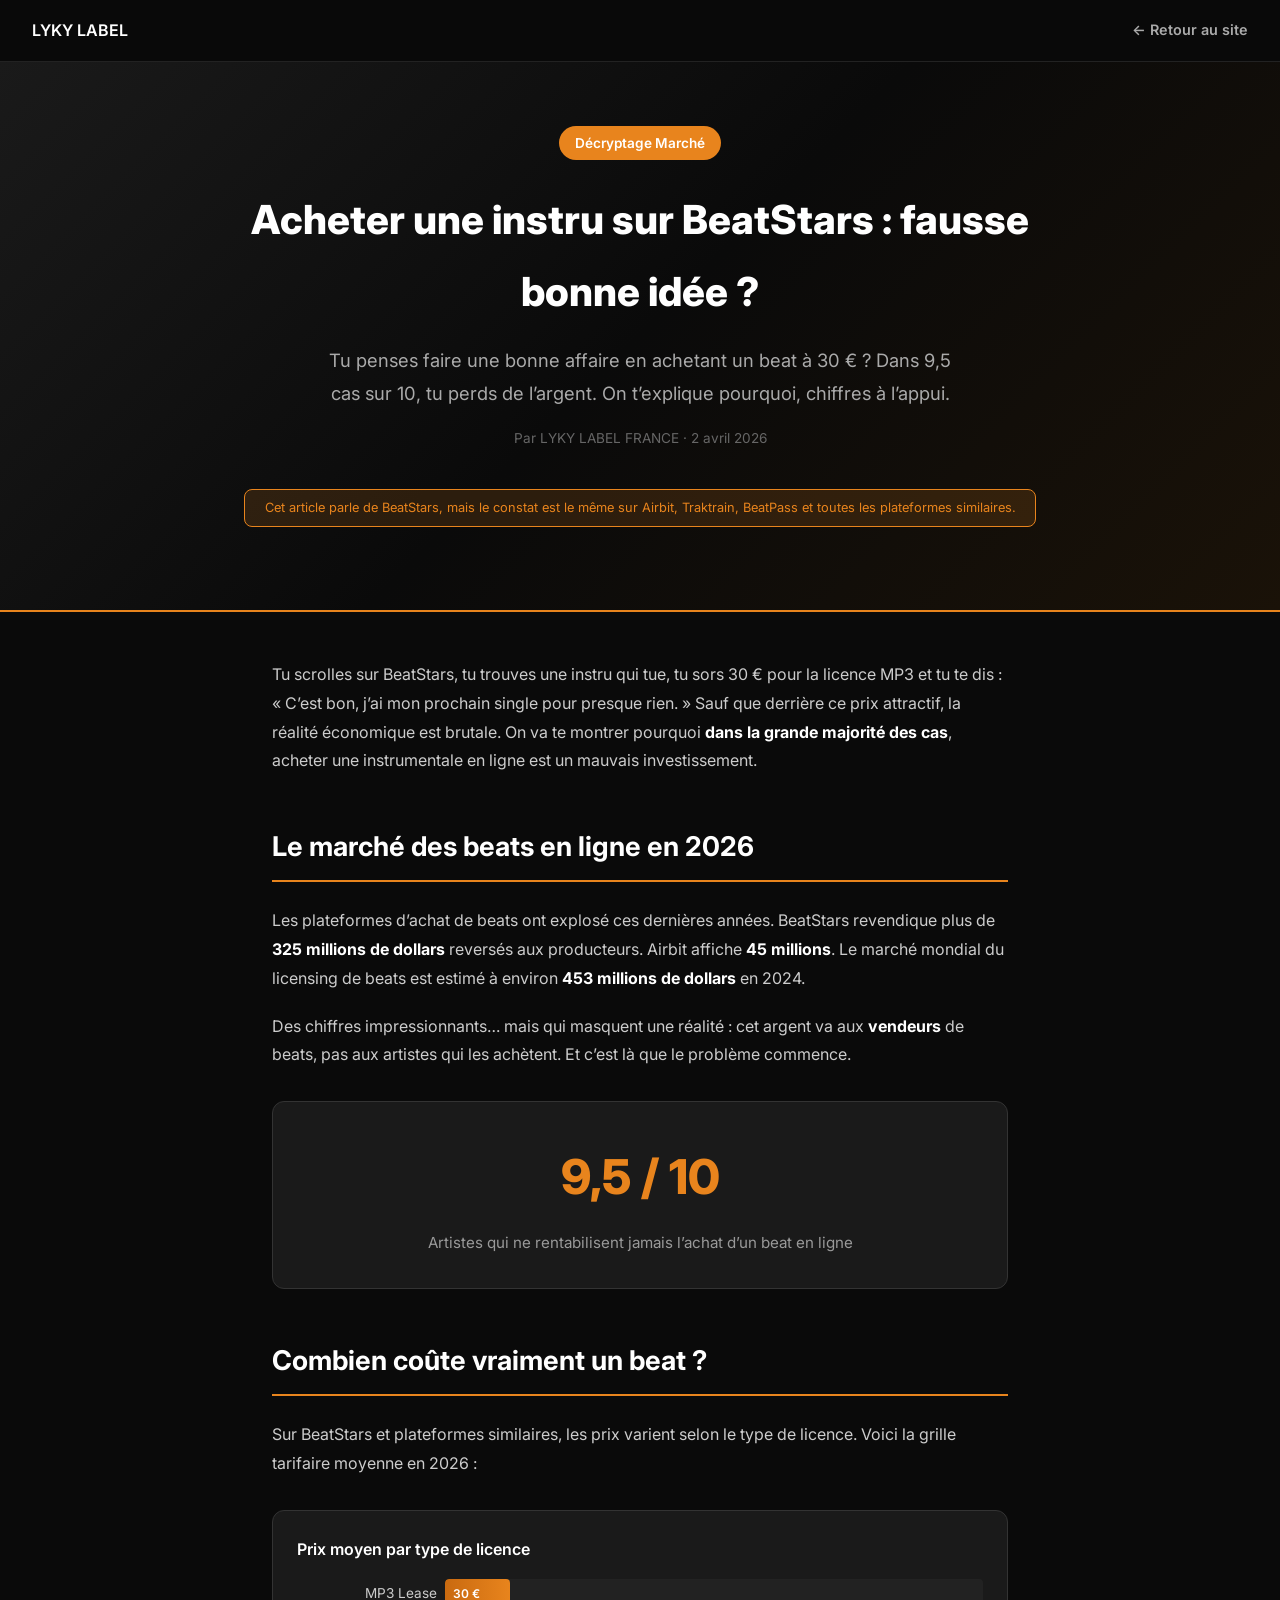
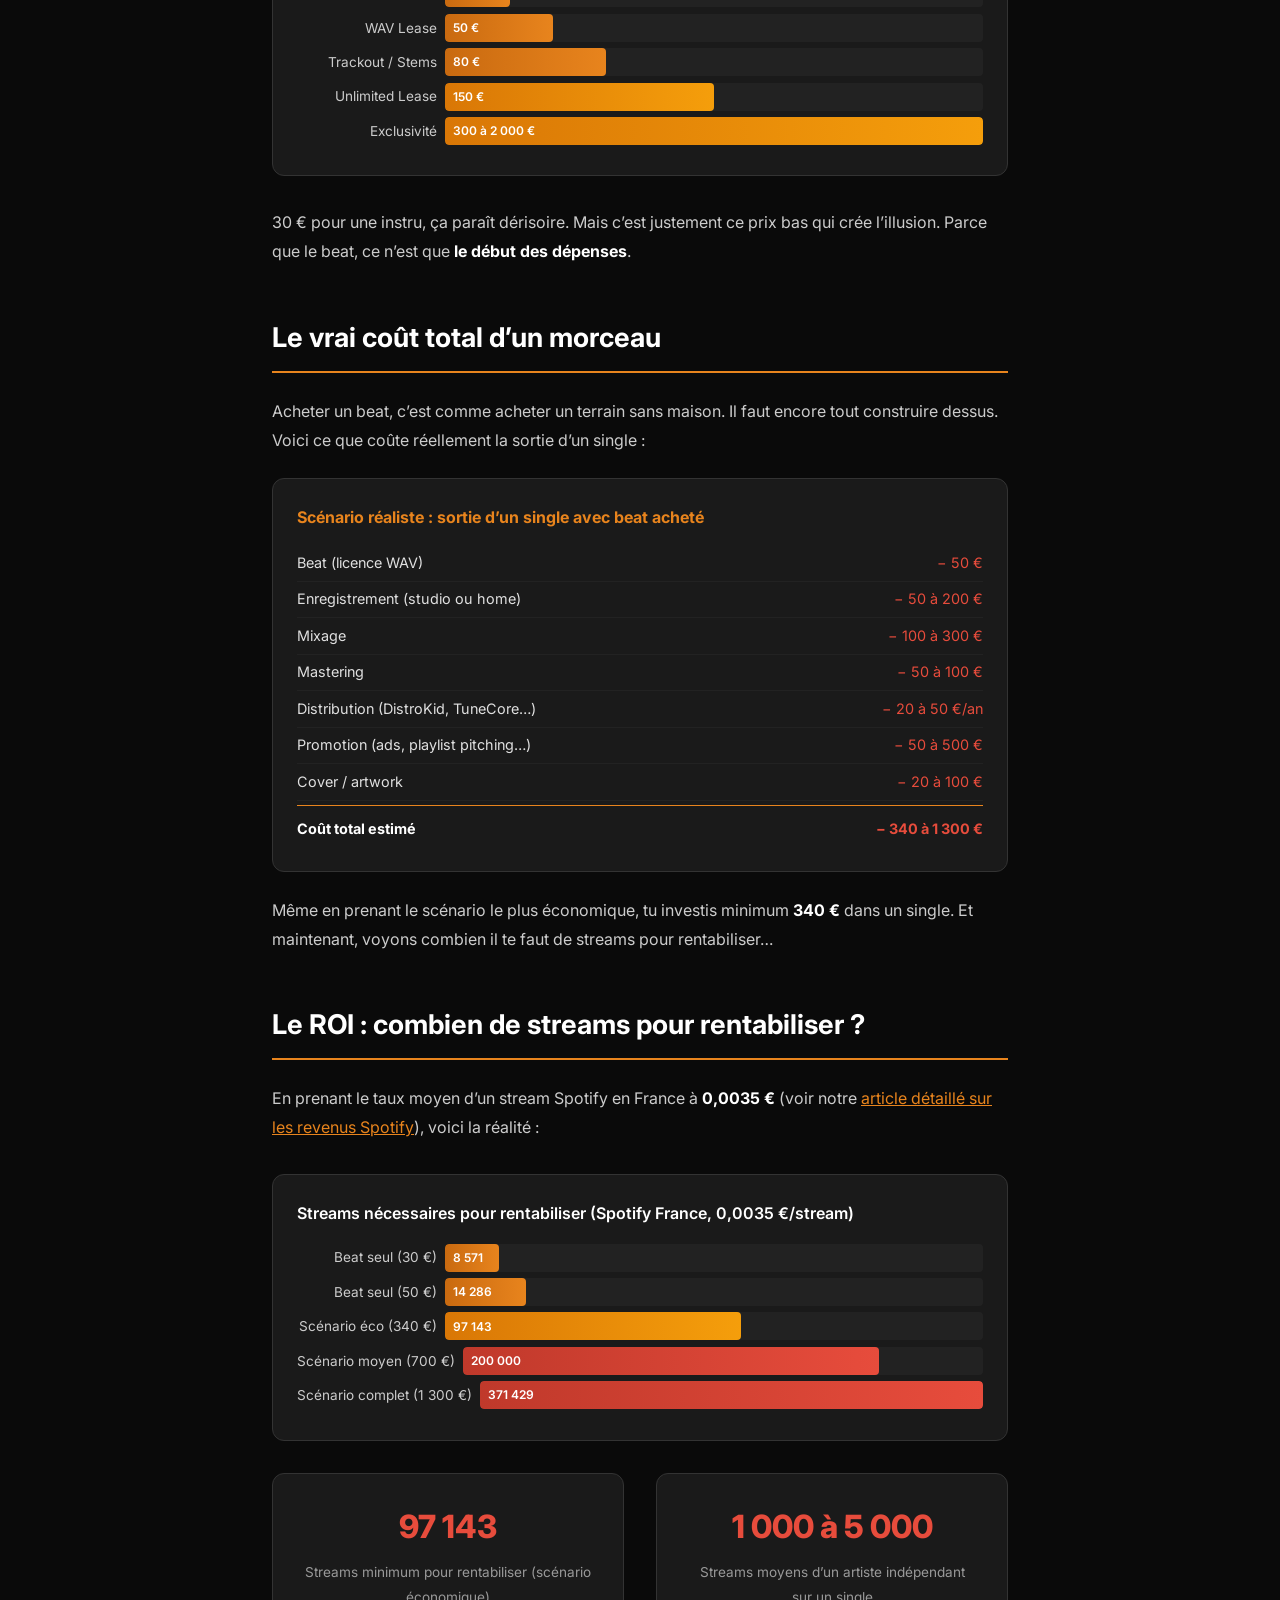
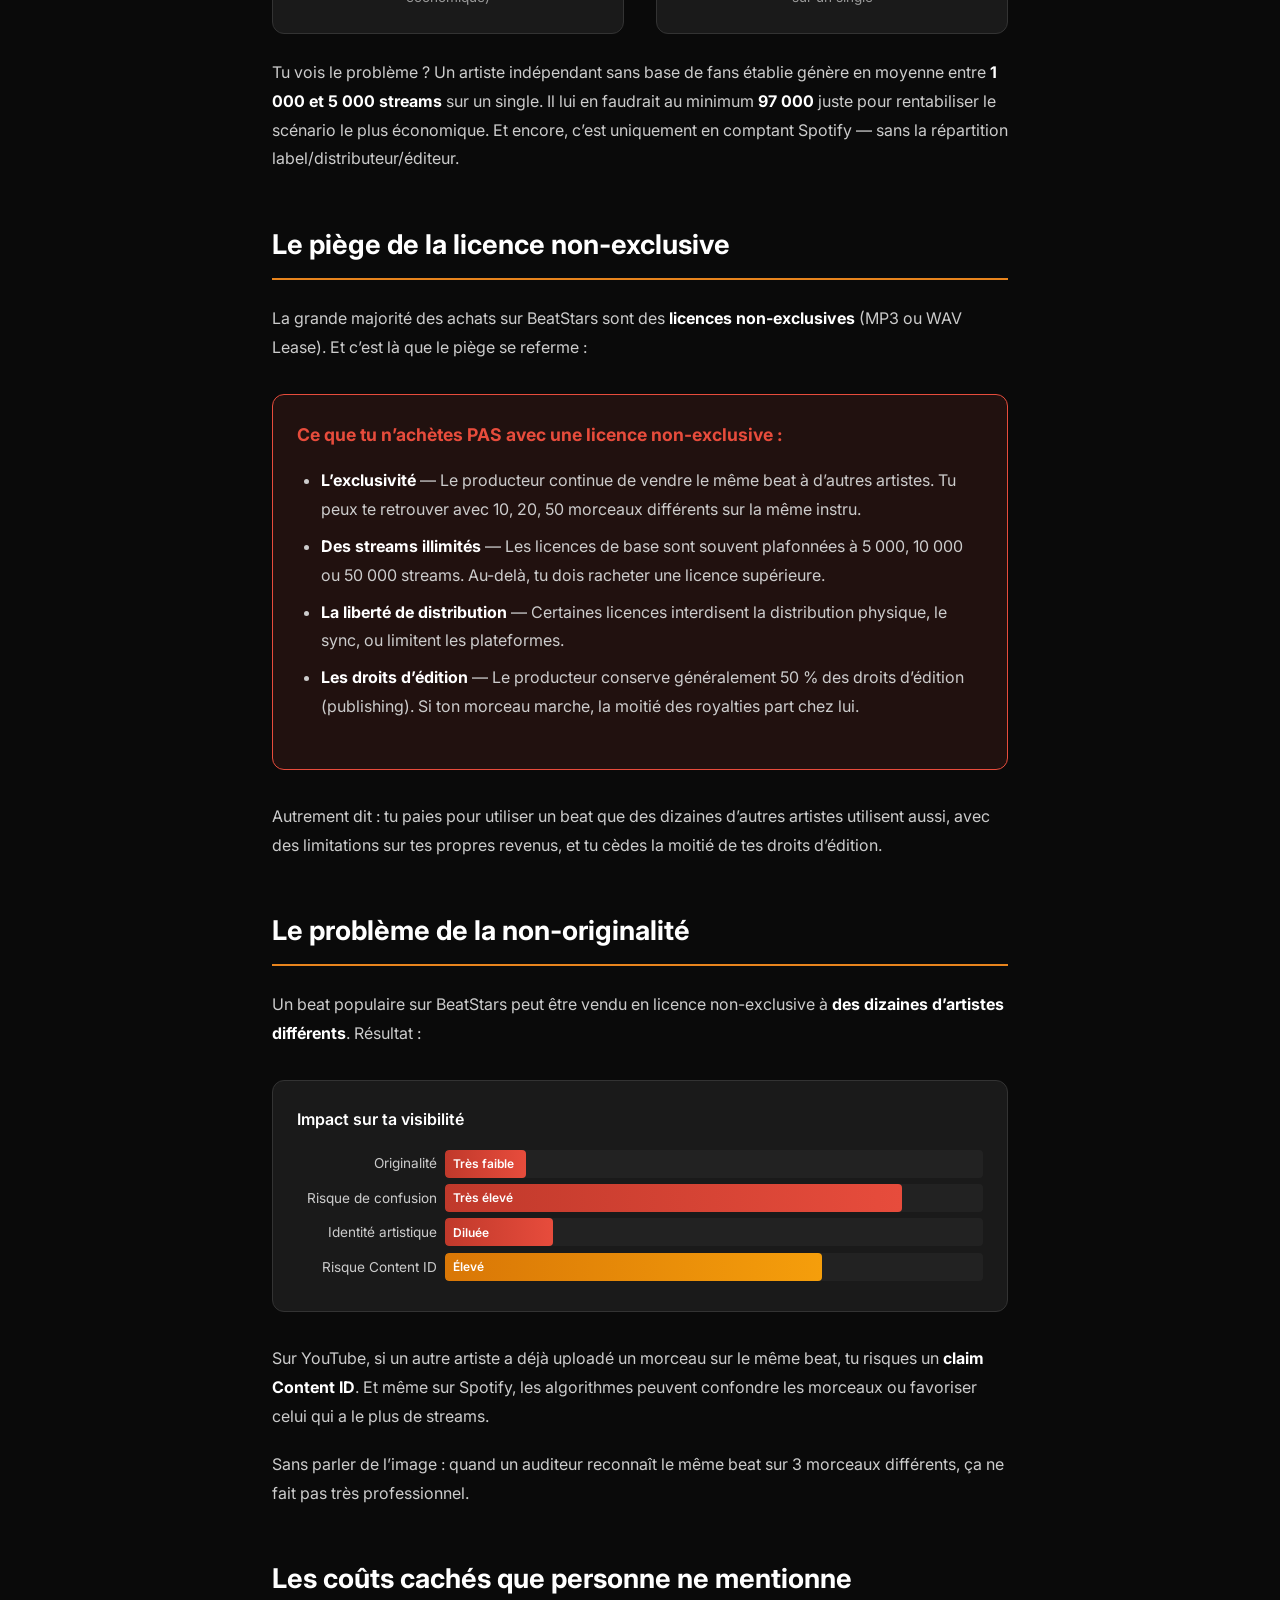
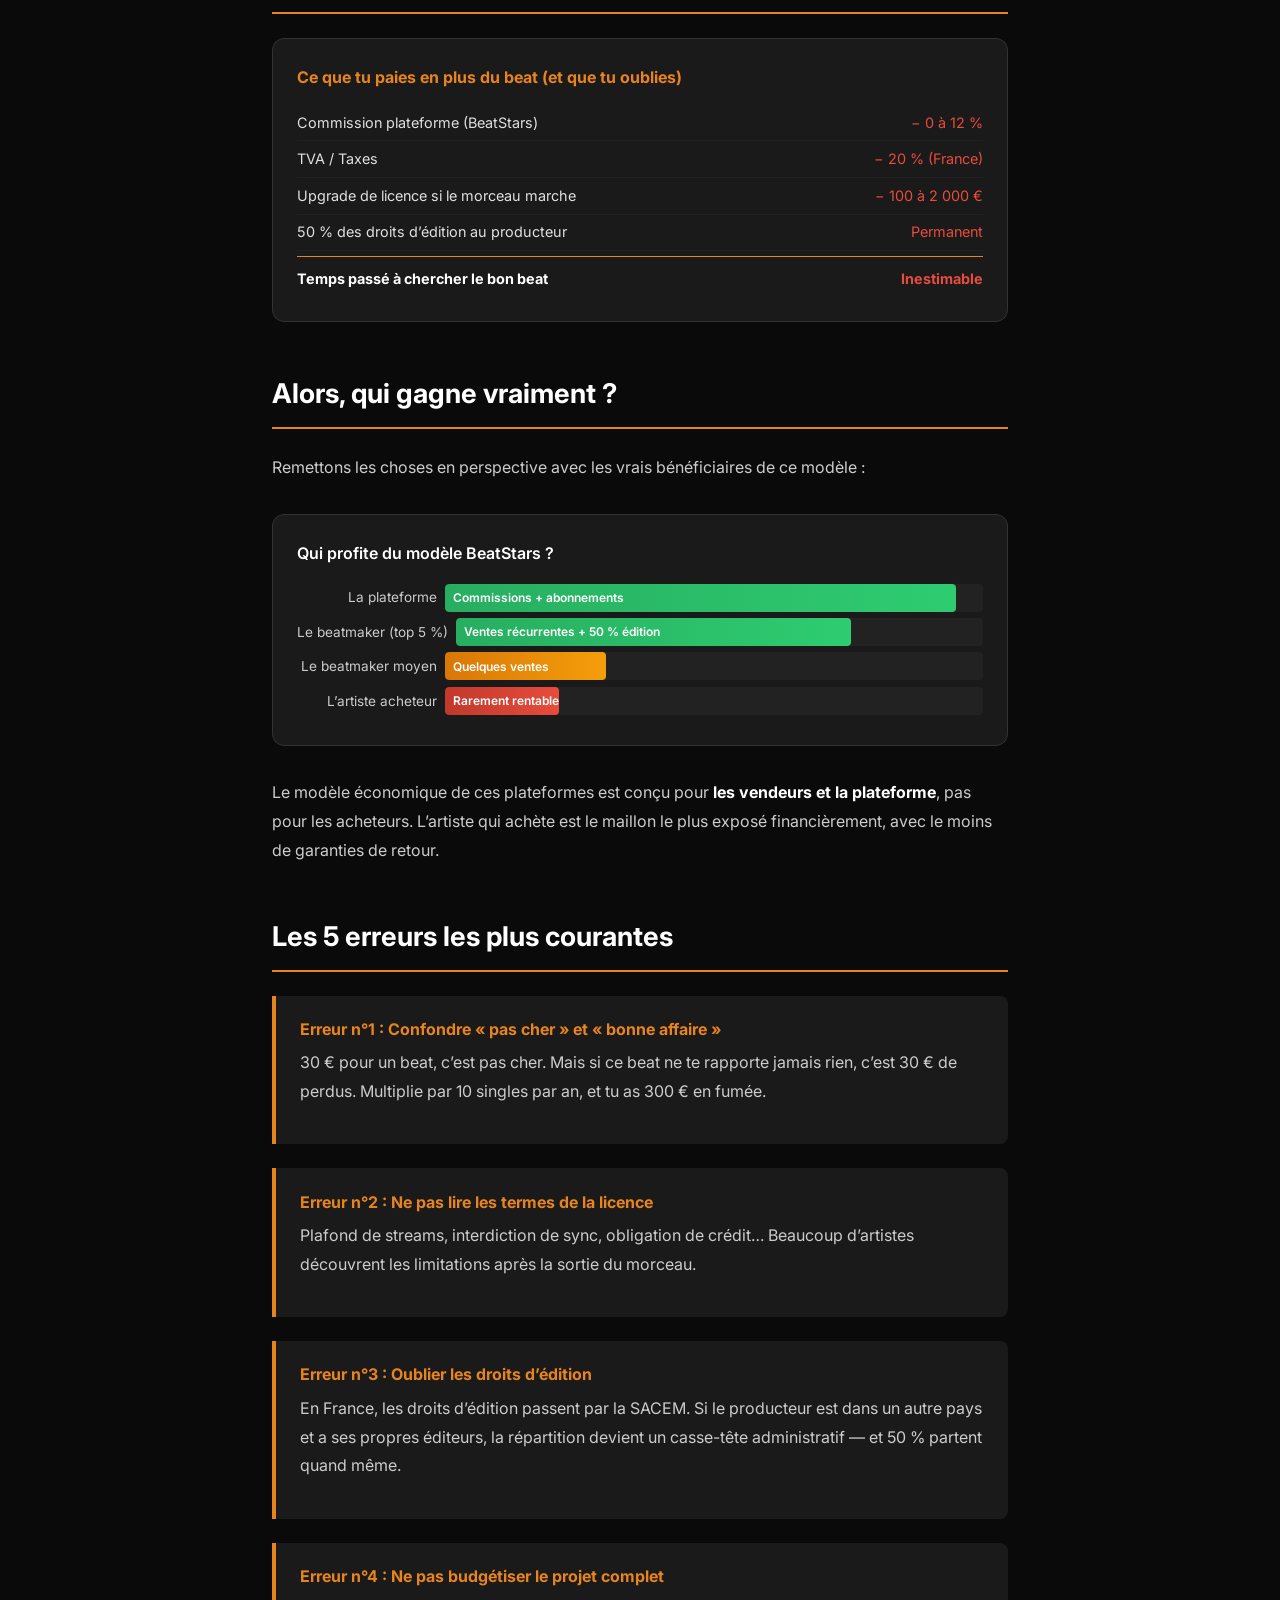
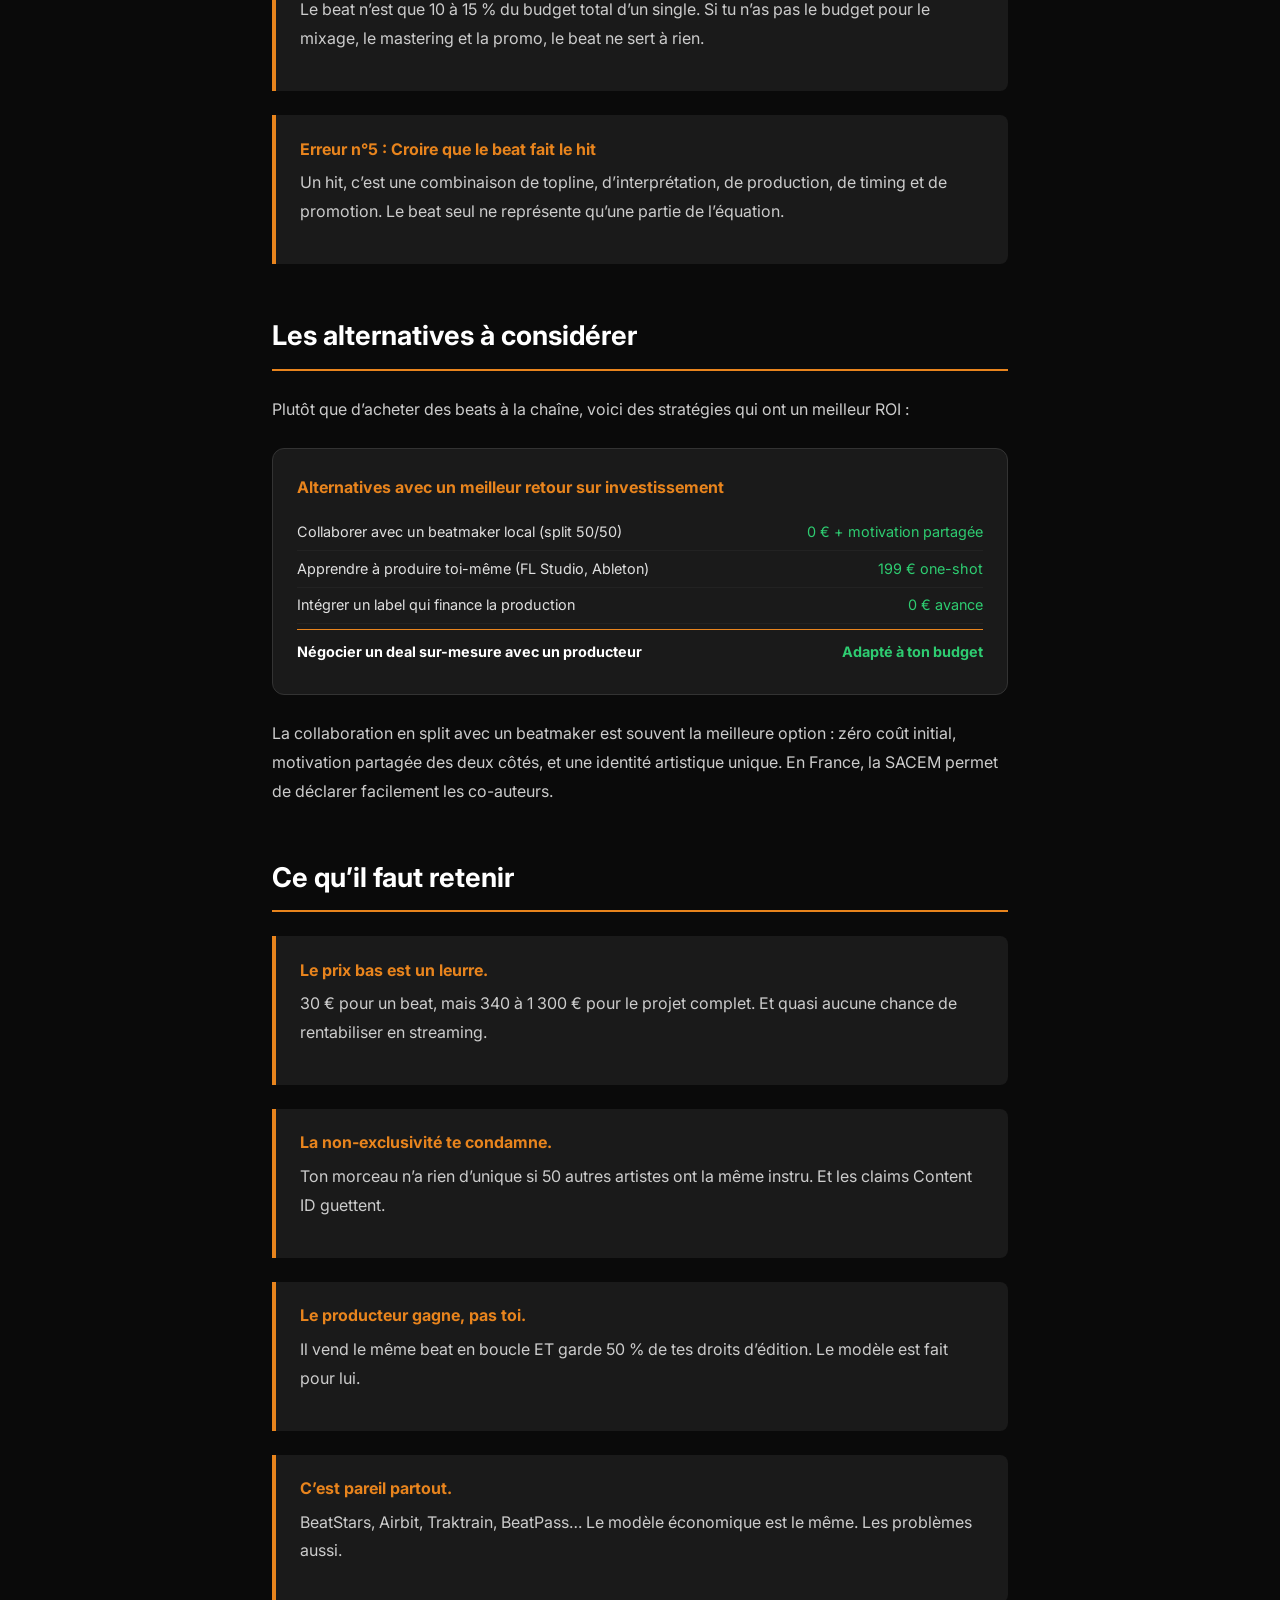
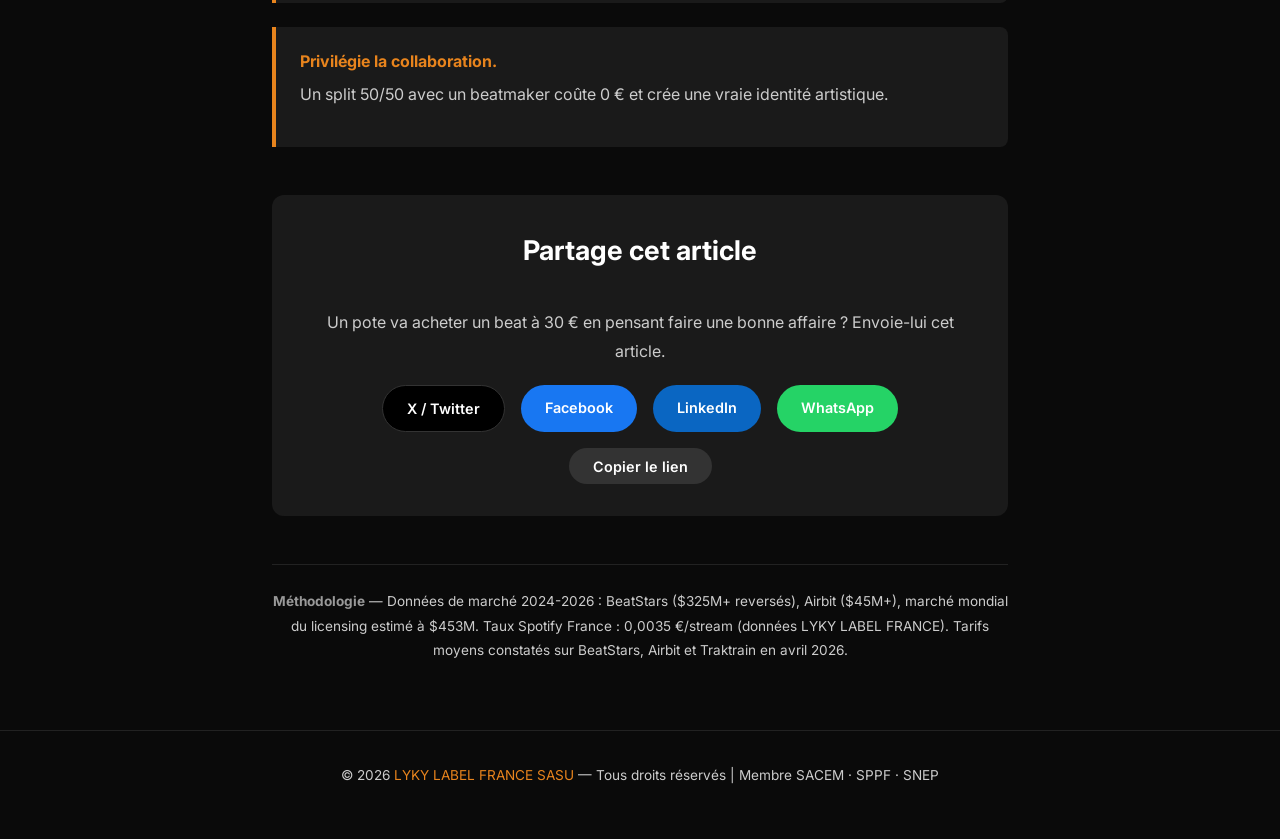
==== commit 349a51ea: "Fix article BeatStars - contenu UTF-8 corrigé" ====
--- a/blog/beatstars-fausse-bonne-idee.html
+++ b/blog/beatstars-fausse-bonne-idee.html
@@ -89,1276 +89,178 @@
         .btn-x{background:#000;color:#fff;border:1px solid #333 !important}
         .btn-fb{background:#1877F2;color:#fff}
         .btn-li{background:#0A66C2;color:#fff}
-        -]Ø^ØXÚÙÜÝ[ÌQ-ÍØÛÛÜÙB-XÛÜ-^ØXÚÙÜÝ[ÌÌÌÎØÛÛÜÙB-Y]ÙÛÙÞ^ÙÛ-\Ú^N
-\[NØÛÛÜÍÛX\Ú[]ÜÜ[NÜY[Ë]ÜK\[NØÜ\]Ü\--ÛÛYÌÝ^--X[YÛÙ[\B-Y]ÙÛÙÞH-Ý-ÛÞØÛÛÜÎNN_BÛÝ\Ý^--X[YÛÙ[\ÜY[Î[NØÜ\]Ü\--ÛÛYÌØÛÛÜÍMMNÙÛ-\Ú^N
-\[_BÛÝ\^ØÛÛÜÙN
--YÝ^--YXÛÜ][ÛÛ_B-ØÙ[\[ÞØXÚÙÜÝ[ÌXLXLXNØÜ\\--ÛÛYÌÌÌÎØÜ\\Y]\ÎL-ÜY[ÎK\[NÛX\Ú[K\[H-B-ØÙ[\[È-ØÙ[\[Ë]]^ØÛÛÜÙN
--YÙÛ-]ÙZYÚ-Ì-ÙÛ-\Ú^N\[NÛX\Ú[XÝ-ÛN-[_B-ØÙ[\[È-ØÙ[\[Ë[[^Ù\Ü^N^Ú\ÝYKXÛÛ[ÜXÙKX]-ÙY[ÜY[ÎÜ[H-ØÜ\XÝ-ÛN\--ÛÛYÌÙÛ-\Ú^N\[_B-ØÙ[\[È-ØÙ[\[Ë[[N\Ý-XÚ[-ØÜ\ÛNÙÛ-]ÙZYÚ-Ì-ØÛÛÜÙÜY[Ë]Ü[NÛX\Ú[]ÜÜ[NØÜ\]Ü\--ÛÛYÙN
--YB-ØÙ[\[È-ØÙ[\[Ë[[H-YÞØÛÛÜÙMÍÌØßB-ØÙ[\[È-ØÙ[\[Ë[[H-ÜÞØÛÛÜÌXØÍÌ_BYYXJX^-]ÚY----
-^Ë\È-^ÙÛ-\Ú^NK[_KÝ]-XØ\-[X\ÙÛ-\Ú^N[_X\XÛ^ÜY[Î[H-\[_K\[X[-ÛZ[]ÚY-L---ÙÛ-\Ú^NÍ\[_KËXÛÛZ[\Ù^-Y\XÝ[ÛÛÛ-[[ÙØ\\[__B-ÜÝ-[O-ÚXYÙ-O]H-YH----ÎËÛ-ZÞ[X[[ÙKÚ]-X[ËÈRÖHPS-ØOH-YH----ÎËÛ-ZÞ[X[[ÙKÚ]-X[ËÈØÙÈÛ\ÜÏHXÚÈÎ
-NLÈ]Ý\]H-Ú]O-ØO-Û]XY\Û\ÜÏH\È]Û\ÜÏHYÈ	ÌÌÎØÜ\-YÙHX\Ú	ÌÌÎÏ-Ù]-OXÚ]\-[H[Ý-H-Ý\X]Ý\È]\ÜÙHÛHY	ÌÌÎÙHÏ-Ú-O-Û\ÜÏHÝX]H-H-[Ù\ÈZ\H-[HÛHYZ\H[XÚ][-[X]	ÌÈ-Ì	Î-ÍÈÈ[ÈK
-HØ\È-Ý\-L---H-\-ÈH	Î-MÎØ\Ù[-Û-	Î-MÎÙ^-\]YH-Ý\][ÚKÚY\È	ÌÈ	Î-MÎØ\--ZK-Ü-Û\ÜÏHY]H\RÖHPSSÑH	ÌN-ÎÈ-][---Ü-Û\ÜÏH\ØÛZ[Y\Ù]\XÛH-\HHX]Ý\ËXZ\ÈHÛÛÝ]\ÝHIÌÍÛYH-Ý\Z\]--ZÝ-Z[X]\ÜÈ]-Ý]\È\È-]YÜY\È-Ú[Z[Z\\Ë-Ü-ÚXY\\XÛO--H-ØÜÛ\È-Ý\X]Ý\Ë--H--Ý]\È-[H[Ý-H-]ZH--YK--H-ÛÜÈ-Ì	Î-ÍÈ-Ý\HXÙ[ÙHT-È]--H-H\È	ÌMÌNÈÉÎ-MÎÙ\ÝÛÎ-MÎØZH[Û--ØÚZ[-Ú[ÛH-Ý\--\Ü]YH-Y[	ÌN
-ÎÈØ]Y-]YH\IÌÌÜHÙH--^]--XÝYH-ÌÌÎØ[]	ÌÌÎÈ	ÌÌÎØÛÛÛZ\]YH\Ý][KÛ-H-H[Û-\-Ý\][ÚH-Ý-ÛÏ[ÈHÜ[HXZÜ]	ÌÌÎÈ\ÈØ\Ï-ÜÝ-ÛÏXÚ]\-[H[Ý-[Y[[H[YÛH\Ý-[X]]Z\È[\Ý\ÜÙ[Y[--Ü-HX\Ú	ÌÌÎÈ\ÈX]-È[YÛH[---Ú--\È-]YÜY\È	Î-MÎØXÚ]HX]-ÈÛ^-ÜÉÌÌÎÈÙ\È\IÌÌÜ\È[ÌÌÎÙ\ËX]Ý\È-][\]YH--\ÈH-Ý-ÛÏÌHZ[[ÛÈHÛ\Ï-ÜÝ-ÛÏ-]\ÉÌÌÎÜÈ]^--Ù-XÝ]\ËZ\]YXÚH-Ý-ÛÏ
-HZ[[ÛÏ-ÜÝ-ÛÏHX\Ú	ÌÌÎÈ[ÛX[-HXÙ[Ú[ÈHX]-È\Ý\Ý[IÌÌÎÈ	ÌÈ[\Û-Ý-ÛÏ
-LÈZ[[ÛÈHÛ\Ï-ÜÝ-ÛÏ[----Ü-\ÈÚY\È[\-\ÜÚ[Û[-ÉÎ-ÌÈXZ\È-]ZHX\Ü]Y[-[H-ÌÌÎØ[]	ÌÌÎÈÙ]\Ù[-H]^-Ý-ÛÏ[]\Ï-ÜÝ-ÛÏHX]-Ë-\È]^\\Ý\È-]ZH\ÈXÚ	ÌÌÝ[-]ÉÎ-MÎÙ\Ý	ÌÈ-]YHH--Ø	ÌÌÛYHÛÛ[Y[ÙK-Ü]Û\ÜÏHÝ]-XØ\]Û\ÜÏH[X\K
-H-È-L-Ù]]Û\ÜÏHX[\\Ý\È-]ZHH-[X[\Ù[[XZ\È	Î-MÎØXÚ]	Î-MÎÝ[X][YÛO-Ù]-Ù]-ÛÛXY[ÛÉÌLNÝH-Z[Y[-[X]Ï-Ú--Ý\X]Ý\È]-]YÜY\È-Ú[Z[Z\\Ë\È--^-\Y[-Ù[ÛH--\HHXÙ[ÙKÚXÚHHÜ[H-\YZ\H[ÞY[H[---Ü]Û\ÜÏHÚ\]Û\ÜÏHÚ\-]]H-^[ÞY[-\--\HHXÙ[ÙO-Ù]]Û\ÜÏH\\ÝÈ-Ü[Û\ÜÏH\[X[T-ÈX\ÙO-ÜÜ[]Û\ÜÏH\XÛÛZ[\]Û\ÜÏH\\[Ü[ÙH-Ý-[OHÚY-LHÌ	Î-ÍÏ-Ù]-Ù]-Ù]]Û\ÜÏH\\ÝÈ-Ü[Û\ÜÏH\[X[ÐUX\ÙO-ÜÜ[]Û\ÜÏH\XÛÛZ[\]Û\ÜÏH\\[Ü[ÙH-Ý-[OHÚY-	HL	Î-ÍÏ-Ù]-Ù]-Ù]]Û\ÜÏH\\ÝÈ-Ü[Û\ÜÏH\[X[-XÚÛÝ]-ÈÝ[\Ï-ÜÜ[]Û\ÜÏH\XÛÛZ[\]Û\ÜÏH\\[Ü[ÙH-Ý-[OHÚY-Ì	H-	Î-ÍÏ-Ù]-Ù]-Ù]]Û\ÜÏH\\ÝÈ-Ü[Û\ÜÏH\[X[[[Z]YX\ÙO-ÜÜ[]Û\ÜÏH\XÛÛZ[\]Û\ÜÏH\\X[X\-Ý-[OHÚY-L	HML	Î-ÍÏ-Ù]-Ù]-Ù]]Û\ÜÏH\\ÝÈ-Ü[Û\ÜÏH\[X[^Û-\Ú]]	ÌÌÎÏ-ÜÜ[]Û\ÜÏH\XÛÛZ[\]Û\ÜÏH\\X[X\-Ý-[OHÚY-L-	HÌ-	ÌÈ----	Î-ÍÏ-Ù]-Ù]-Ù]-Ù]-Ì	Î-ÍÈ-Ý\-[H[Ý-K	ÌÌNØH-\IÌÎÝ	ÌÌÎÜ\ÛÚ\KXZ\ÈÉÎ-MÎÙ\Ý\Ý[Y[ÙH--^\È-]ZHÜÌÌÎÙH	Î-MÎÚ[-\Ú[Û\ÙH-]YHHX]-ÙHÎ-MÎÙ\Ý-]YH-Ý-ÛÏH	ÌÌÎØ]\È	ÌÌÎÜ[Ù\Ï-ÜÝ-ÛÏ-Ü-H-ZHÛÉÌLNÝ-Ý[	Î-MÎÝ[[ÜÙX]O-Ú--XÚ]\-[X]-ÉÎ-MÎÙ\ÝÛÛ[YHXÚ]\-[-\Z[-Ø[ÈXZ\ÛÛ[]][ÛÜH-Ý]ÛÛÝ-Z\H\ÜÝ\ËÚXÚHÙH-]YHÛÉÌLNÝH-ÌÌÎÙ[[Y[H-ÛÜYH	Î-MÎÝ[-Ú[ÛH-Ü]Û\ÜÏHØÙ[\[È]Û\ÜÏHØÙ[\[Ë]]HØÉÌÌÎÛ\[È-ÌÌÎØ[\ÝH-ÛÜYH	Î-MÎÝ[-Ú[ÛH]XÈX]XÚ]	ÌÌÎÏ-Ù]]Û\ÜÏHØÙ[\[Ë[[H-Ü[X]
-XÙ[ÙHÐUO-ÜÜ[-Ü[Û\ÜÏHYÈÎ
-ÌÈ
-L	Î-ÍÏ-ÜÜ[-Ù]]Û\ÜÏHØÙ[\[Ë[[H-Ü[[YÚ\Ý-[Y[
--Ý-Y[ÈÝHÛYJO-ÜÜ[-Ü[Û\ÜÏHYÈÎ
-ÌÈ
-L	ÌÈ--	Î-ÍÏ-ÜÜ[-Ù]]Û\ÜÏHØÙ[\[Ë[[H-Ü[Z^YÙO-ÜÜ[-Ü[Û\ÜÏHYÈÎ
-ÌÈ-L-	ÌÈ-Ì-	Î-ÍÏ-ÜÜ[-Ù]]Û\ÜÏHØÙ[\[Ë[[H-Ü[X\Ý\[Ï-ÜÜ[-Ü[Û\ÜÏHYÈÎ
-ÌÈ
-L	ÌÈ-L-	Î-ÍÏ-ÜÜ[-Ù]]Û\ÜÏHØÙ[\[Ë[[H-Ü[\Ý-X][Û
-\Ý-ÒÚY--[PÛÜIÎ-ÌÊO-ÜÜ[-Ü[Û\ÜÏHYÈÎ
-ÌÈ-	ÌÈ
-L	Î-ÍËØ[-ÜÜ[-Ù]]Û\ÜÏHØÙ[\[Ë[[H-Ü[-Û[Ý[Û
-Y-Ë-^[\Ý-]Ú[ÉÎ-ÌÊO-ÜÜ[-Ü[Û\ÜÏHYÈÎ
-ÌÈ
-L	ÌÈ
-L-	Î-ÍÏ-ÜÜ[-Ù]]Û\ÜÏHØÙ[\[Ë[[H-Ü[ÛÝ\-È\-ÛÜÏ-ÜÜ[-Ü[Û\ÜÏHYÈÎ
-ÌÈ-	ÌÈ-L-	Î-ÍÏ-ÜÜ[-Ù]]Û\ÜÏHØÙ[\[Ë[[H-Ü[ÛÉÌLNÝ-Ý[\Ý[IÌÌÎÏ-ÜÜ[-Ü[Û\ÜÏHYÈÎ
-ÌÈ-Í-	ÌÈ-H-Ì-	Î-ÍÏ-ÜÜ[-Ù]-Ù]-IÌÍÛYH[--[[H-ØÉÌÌÎÛ\[ÈH--\È	ÌÌÎØÛÛÛZ\]YK--H[\Ý\ÈZ[[][H-Ý-ÛÏÍ-	Î-ÍÏ-ÜÝ-ÛÏ[È-[-Ú[ÛK]XZ[[[--Þ[ÛÈÛÛXY[[-H]]H-Ý-X[\È-Ý\-[X[\Ù\Î-ÌÏ-Ü-HÒHÛÛXY[H-Ý-X[\È-Ý\-[X[\Ù\Ï-Ú--[--[[H-]^[ÞY[	Î-MÎÝ[-Ý-X[HÜÝYH[[ÙH	ÌÈ-Ý-ÛÏ----ÍH	Î-ÍÏ-ÜÝ-ÛÏ
--Ú\Ý-HH-YH----ÎËÛ-ZÞ[X[[ÙKÚ]-X[ËØÙËØÛÛXY[\\-ÜK][\Ý-X[K\ÜÝYK-[-Ý-[OHÛÛÜÙN
--Y\XÛH	ÌÌÎÝZ[	ÌÌÎÈ-Ý\\È-][\ÈÜÝYO-ØOK-ÚXÚHH-ÌÌÎØ[]	ÌÌÎÈ-Ü]Û\ÜÏHÚ\]Û\ÜÏHÚ\-]]HÝ-X[\ÈÌÌÎØÙ\ÜØZ\\È-Ý\-[X[\Ù\
-ÜÝYH[ÙK-----ÍH	Î-ÍËÜÝ-X[JO-Ù]]Û\ÜÏH\\ÝÈ-Ü[Û\ÜÏH\[X[X]-Ù][
--Ì	Î-ÍÊO-ÜÜ[]Û\ÜÏH\XÛÛZ[\]Û\ÜÏH\\[Ü[ÙH-Ý-[OHÚY-L	H
-MÌO-Ù]-Ù]-Ù]]Û\ÜÏH\\ÝÈ-Ü[Û\ÜÏH\[X[X]-Ù][
-
-LÀàÌØÐì¤ð½ÍÁ-¸øñ¥Ø±-ÍÌô-Èµ½¹Ñ-¥¹Èøñ¥Ø±-ÍÌô-È-Èµ½É-¹ÍÑå±ôÝ¥Ñ èÄÔøÄÐÈàØð½¥Øøð½¥Øøð½¥Øø(ñ¥Ø±-ÍÌô-ÈµÉ½ÜøñÍÁ-¸±-ÍÌô-Èµ±-°ùMÈÌÌí¹-É¥¼ÈÌÌí¼ ÌÐÀàÌØÐì¤ð½ÍÁ-¸øñ¥Ø±-ÍÌô-Èµ½¹Ñ-¥¹Èøñ¥Ø±-ÍÌô-È-Èµ-µÈÍÑå±ôÝ¥Ñ èÔÔøäÜÄÐÌð½¥Øøð½¥Øøð½¥Øø(ñ¥Ø±-ÍÌô-ÈµÉ½ÜøñÍÁ-¸±-ÍÌô-Èµ±-°ùMÈÌÌí¹-É¥¼µ½å¸ ÜÀÀàÌØÐì¤ð½ÍÁ-¸øñ¥Ø±-ÍÌô-Èµ½¹Ñ-¥¹Èøñ¥Ø±-ÍÌô-È-ÈµÉÍÑå±ôÝ¥Ñ èàÀøÈÀÀÀÀÀð½¥Øøð½¥Øøð½¥Øø(ñ¥Ø±-ÍÌô-ÈµÉ½ÜøñÍÁ-¸±-ÍÌô-Èµ±-°ùMÈÌÌí¹-É¥¼½µÁ±Ð ÄÌÀÀàÌØÐì¤ð½ÍÁ-¸øñ¥Ø±-ÍÌô-Èµ½¹Ñ-¥¹Èøñ¥Ø±-ÍÌô-È-ÈµÉÍÑå±ôÝ¥Ñ èÄÀÀøÌÜÄÐÈäð½¥Øøð½¥Øøð½¥Øø(ð½¥Øø((ñ¥Ø±-ÍÌôÙÌµ½¹Ñ-¥¹Èø(ñ¥Ø±-ÍÌôÙÌµ-ÉÙÌµ-øñ¥Ø±-ÍÌô¹Õ´øäÜÄÐÌð½¥Øøñ¥Ø±-ÍÌô±-ùMÑÉ-µÌµ¥¹¥µÕ´Á½ÕÈÉ¹Ñ-¥±¥ÍÈ¡ÍÈÌÌí¹-É¥¼ÈÌÌí½¹½µ¥ÅÕ¤ð½¥Øøð½¥Øø(ñ¥Ø±-ÍÌôÙÌµ-ÉÙÌµ-øñ¥Ø±-ÍÌô¹Õ´øÄÀÀÀÈÈÐìÔÀÀÀð½¥Øøñ¥Ø±-ÍÌô±-ùMÑÉ-µÌµ½å¹ÌàÈÄÜíÕ¸-ÉÑ¥ÍÑ¥¹ÈÌÌíÁ¹-¹ÐÍÕÈÕ¸Í¥¹±ð½¥Øøð½¥Øø(ð½¥Øø((ñÀùQÔÙ½¥Ì±ÁÉ½°ÈÌÈíµüU¸-ÉÑ¥ÍÑ¥¹ÈÌÌíÁ¹-¹ÐÍ-¹Ì-Í-¹ÌÈÌÌíÑ-±¥ÈÌÌí¸ÈÌÈíÉ¸µ½å¹¹¹ÑÉñÍÑÉ½¹øÄÀÀÀÐÔÀÀÀÍÑÉ-µÌð½ÍÑÉ½¹øÍÕÈÕ¸Í¥¹±¸%°±Õ¤¸-ÕÉ-¥Ð-Ôµ¥¹¥µÕ´ñÍÑÉ½¹øäÜÀÀÀð½ÍÑÉ½¹ø©ÕÍÑÁ½ÕÈÉ¹Ñ-¥±¥ÍÈ±ÍÈÌÌí¹-É¥¼±Á±ÕÌÈÌÌí½¹½µ¥ÅÕ¸Ð¹½É°àÈÄÜíÍÐÕ¹¥ÅÕµ¹Ð¸½µÁÑ-¹ÐMÁ½Ñ¥äàÈÄÈìÍ-¹Ì±ÈÈÌÌíÁ-ÉÑ¥Ñ¥½¸±-°½¥ÍÑÉ¥ÕÑÕÈ¼ÈÌÌí¥ÑÕÈ¸ð½Àø((ñ Èù1Á¤ÈÌÈí±±¥¹¹½¸µá±ÕÍ¥Ùð½ Èø(ñÀù1É-¹µ-©½É¥ÐÈÌÌìÌ-¡-ÑÌÍÕÈ	-ÑMÑ-ÉÌÍ½¹ÐÌñÍÑÉ½¹ù±¥¹Ì¹½¸µá±ÕÍ¥ÙÌð½ÍÑÉ½¹ø¡5@Ì½Ô]X1-Í¤¸ÐàÈÄÜíÍÐ°ÈÈÐìÅÕ±Á¤ÈÌÈíÍÉÉµèð½Àø(ñ¥Ø±-ÍÌôÝ-É¹¥¹µ½àø(ñ¥Ø±-ÍÌôÝ-É¹¥¹µÑ¥Ñ±ù
-ÅÕÑÔ¸àÈÄÜí- ÈÌÈíÑÌAL-ÙÕ¹±¥¹¹½¸µá±ÕÍ¥Ùèð½¥Øø(ñÕ°ø(ñ±¤øñÍÑÉ½¹ù0àÈÄÜíá±ÕÍ¥Ù¥ÐÈÌÌìð½ÍÑÉ½¹øàÈÄÈì1ÁÉ½ÕÑÕÈ½¹Ñ¥¹ÕÙ¹É±´ÈÌÐíµ-ÐÈÈÐìàÈÄÜí-ÕÑÉÌ-ÉÑ¥ÍÑÌ¸QÔÁÕàÑÉÑÉ½ÕÙÈ-ÙÄÀ°ÈÀ°ÔÀµ½É-Õà¥ÈÌÌíÉ¹ÑÌÍÕÈ±´ÈÌÐíµ¥¹ÍÑÉÔ¸ð½±¤ø(ñ±¤øñÍÑÉ½¹ùÌÍÑÉ-µÌ¥±±¥µ¥ÐÈÌÌíÌð½ÍÑÉ½¹øàÈÄÈì1Ì±¥¹Ì-ÍÍ½¹ÐÍ½ÕÙ¹ÐÁ±-½¹¸ÈÌÌíÌÈÈÐìÔÀÀÀ°ÄÀÀÀÀ½ÔÔÀÀÀÀÍÑÉ-µÌ¸Ôµ°ÈÈÐì°ÑÔ½¥ÌÉ-¡ÑÈÕ¹±¥¹ÍÕÀÈÌÌíÉ¥ÕÉ¸ð½±¤ø(ñ±¤øñÍÑÉ½¹ù1±¥ÉÐÈÌÌì¥ÍÑÉ¥ÕÑ¥½¸ð½ÍÑÉ½¹øàÈÄÈì
-ÉÑ-¥¹Ì±¥¹Ì¥¹ÑÉ¥Í¹Ð±¥ÍÑÉ¥ÕÑ¥½¸Á¡åÍ¥ÅÕ°±Íå¹°½Ô±¥µ¥Ñ¹Ð±ÌÁ±-Ñ½ÉµÌ¸ð½±¤ø(ñ±¤øñÍÑÉ½¹ù1ÌÉ½¥ÑÌàÈÄÜìÈÌÌí¥Ñ¥½¸ð½ÍÑÉ½¹øàÈÄÈì1ÁÉ½ÕÑÕÈ½¹ÍÉÙÈÌÌí¸ÈÌÌíÉ-±µ¹ÐÔÀÌÉ½¥ÑÌàÈÄÜìÈÌÌí¥Ñ¥½¸¡ÁÕ±¥Í¡¥¹¤¸M¤Ñ½¸µ½É-Ôµ-É¡°±µ½¥Ñ¤ÈÌÌìÌÉ½å-±Ñ¥ÌÁ-ÉÐ¡è±Õ¤¸ð½±¤ø(ð½Õ°ø(ð½¥Øø(ñÀùÕÑÉµ¹Ð¥ÐèÑÔÁ-¥ÌÁ½ÕÈÕÑ¥±¥ÍÈÕ¸-ÐÅÕÌ¥é-¥¹ÌàÈÄÜí-ÕÑÉÌ-ÉÑ¥ÍÑÌÕÑ¥±¥Í¹Ð-ÕÍÍ¤°-ÙÌ±¥µ¥Ñ-Ñ¥½¹ÌÍÕÈÑÌÁÉ½ÁÉÌÉÙ¹ÕÌ°ÐÑÔÈÌÈíÌ±µ½¥Ñ¤ÈÌÌìÑÌÉ½¥ÑÌàÈÄÜìÈÌÌí¥Ñ¥½¸¸ð½Àø((ñ Èù1ÁÉ½°ÈÌÈíµ±¹½¸µ½É¥¥¹-±¥ÐÈÌÌìð½ Èø(ñÀùU¸-ÐÁ½ÁÕ±-¥ÉÍÕÈ	-ÑMÑ-ÉÌÁÕÐÈÌÐíÑÉÙ¹Ô¸±¥¹¹½¸µá±ÕÍ¥ÙÈÈÐìñÍÑÉ½¹ùÌ¥é-¥¹ÌàÈÄÜí-ÉÑ¥ÍÑÌ¥ÈÌÌíÉ¹ÑÌð½ÍÑÉ½¹ø¸HÈÌÌíÍÕ±Ñ-Ðèð½Àø(ñ¥Ø±-ÍÌô¡-ÉÐø(ñ¥Ø±-ÍÌô¡-ÉÐµÑ¥Ñ±ù%µÁ-ÐÍÕÈÑÙ¥Í¥¥±¥ÐÈÌÌìð½¥Øø(ñ¥Ø±-ÍÌô-ÈµÉ½ÜøñÍÁ-¸±-ÍÌô-Èµ±-°ù=É¥¥¹-±¥ÐÈÌÌìð½ÍÁ-¸øñ¥Ø±-ÍÌô-Èµ½¹Ñ-¥¹Èøñ¥Ø±-ÍÌô-È-ÈµÉÍÑå±ôÝ¥Ñ èÄÔùQÈÈÌÈíÌ-¥±ð½¥Øøð½¥Øøð½¥Øø(ñ¥Ø±-ÍÌô-ÈµÉ½ÜøñÍÁ-¸±-ÍÌô-Èµ±-°ùI¥ÍÅÕ½¹ÕÍ¥½¸ð½ÍÁ-¸øñ¥Ø±-ÍÌô-Èµ½¹Ñ-¥¹Èøñ¥Ø±-ÍÌô-È-ÈµÉÍÑå±ôÝ¥Ñ èàÔùQÈÈÌÈíÌÈÌÌí±ØÈÌÌìð½¥Øøð½¥Øøð½¥Øø(ñ¥Ø±-ÍÌô-ÈµÉ½ÜøñÍÁ-¸±-ÍÌô-Èµ±-°ù%¹Ñ¥ÐÈÌÌì-ÉÑ¥ÍÑ¥ÅÕð½ÍÁ-¸øñ¥Ø±-ÍÌô-Èµ½¹Ñ-¥¹Èøñ¥Ø±-ÍÌô-È-ÈµÉÍÑå±ôÝ¥Ñ èÈÀù¥±ÔÈÌÌíð½¥Øøð½¥Øøð½¥Øø(ñ¥Ø±-ÍÌô-ÈµÉ½ÜøñÍÁ-¸±-ÍÌô-Èµ±-°ùI¥ÍÅÕ
-½¹Ñ¹Ð%ð½ÍÁ-¸øñ¥Ø±-ÍÌô-Èµ½¹Ñ-¥¹Èøñ¥Ø±-ÍÌô-È-Èµ-µÈÍÑå±ôÝ¥Ñ èÜÀøÈÀÄí±ØÈÌÌìð½¥Øøð½¥Øøð½¥Øø(ð½¥Øø(ñÀùMÕÈe½ÕQÕ°Í¤Õ¸-ÕÑÉ-ÉÑ¥ÍÑÈÌÌí¨ÈÈÐìÕÁ±½-ÈÌÌìÕ¸µ½É-ÔÍÕÈ±´ÈÌÐíµ-Ð°ÑÔÉ¥ÍÅÕÌÕ¸ñÍÑÉ½¹ù±-¥´
-½¹Ñ¹Ð%ð½ÍÑÉ½¹ø¸Ð´ÈÌÐíµÍÕÈMÁ½Ñ¥ä°±Ì-±½É¥Ñ¡µÌÁÕÙ¹Ð½¹½¹É±Ìµ½É-Õà½Ô-Ù½É¥ÍÈ±Õ¤ÅÕ¤±Á±ÕÌÍÑÉ-µÌ¸ð½Àø(ñÀùM-¹ÌÁ-É±È°àÈÄÜí¥µ-èÅÕ-¹Õ¸-Õ¥ÑÕÈÉ½¹¹ÈÌàíÐ±´ÈÌÐíµ-ÐÍÕÈÌµ½É-Õà¥ÈÌÌíÉ¹ÑÌ°ÈÌÄí¹-¥ÐÁ-ÌÑÈÈÌÈíÌÁÉ½ÍÍ¥½¹¹°¸ð½Àø((ñ Èù1Ì¼ÈÔÄíÑÌ- ÈÌÌíÌÅÕÁÉÍ½¹¹¹µ¹Ñ¥½¹¹ð½ Èø(ñ¥Ø±-ÍÌôÍ¹-É¥¼ø(ñ¥Ø±-ÍÌôÍ¹-É¥¼µÑ¥Ñ±ù
-ÅÕÑÔÁ-¥Ì¸Á±ÕÌÔ-Ð¡ÐÅÕÑÔ½Õ±¥Ì¤ð½¥Øø(ñ¥Ø±-ÍÌôÍ¹-É¥¼µ±¥¹øñÍÁ-¸ù
-½µµ¥ÍÍ¥½¸Á±-Ñ½Éµ¡	-ÑMÑ-ÉÌ¤ð½ÍÁ-¸øñÍÁ-¸±-ÍÌô¹øàÜÈÈìÀÈÈÐìÄÈð½ÍÁ-¸øð½¥Øø(ñ¥Ø±-ÍÌôÍ¹-É¥¼µ±¥¹øñÍÁ-¸ùQY¼Q-áÌð½ÍÁ-¸øñÍÁ-¸±-ÍÌô¹øàÜÈÈìÈÀ¡É-¹¤ð½ÍÁ-¸øð½¥Øø(ñ¥Ø±-ÍÌôÍ¹-É¥¼µ±¥¹øñÍÁ-¸ùUÁÉ-±¥¹Í¤±µ½É-Ôµ-É¡ð½ÍÁ-¸øñÍÁ-¸±-ÍÌô¹øàÜÈÈìÄÀÀÈÈÐìÈÀÀÀàÌØÐìð½ÍÁ-¸øð½¥Øø(ñ¥Ø±-ÍÌôÍ¹-É¥¼µ±¥¹øñÍÁ-¸øÔÀÌÉ½¥ÑÌàÈÄÜìÈÌÌí¥Ñ¥½¸-ÔÁÉ½ÕÑÕÈð½ÍÁ-¸øñÍÁ-¸±-ÍÌô¹ùAÉµ-¹¹Ðð½ÍÁ-¸øð½¥Øø(ñ¥Ø±-ÍÌôÍ¹-É¥¼µ±¥¹øñÍÁ-¸ùQµÁÌÁ-ÍÌÈÌÌìÈÈÐì¡É¡È±½¸-Ðð½ÍÁ-¸øñÍÁ-¸±-ÍÌô¹ù%¹ÍÑ¥µ-±ð½ÍÁ-¸øð½¥Øø(ð½¥Øø((ñ Èù±½ÉÌ°ÅÕ¤-¹ÙÉ-¥µ¹Ðüð½ Èø(ñÀùIµÑÑ½¹Ì±Ì¡½ÍÌ¸ÁÉÍÁÑ¥Ù-Ù±ÌÙÉ-¥ÌÈÌÌí¸ÈÌÌí¥¥-¥ÉÌµ½ÈÌÈí±èð½Àø(ñ¥Ø±-ÍÌô¡-ÉÐø(ñ¥Ø±-ÍÌô¡-ÉÐµÑ¥Ñ±ùEÕ¤ÁÉ½¥ÑÔµ½ÈÌÈí±	-ÑMÑ-ÉÌüð½¥Øø(ñ¥Ø±-ÍÌô-ÈµÉ½ÜøñÍÁ-¸±-ÍÌô-Èµ±-°ù1Á±-Ñ½Éµð½ÍÁ-¸øñ¥Ø±-ÍÌô-Èµ½¹Ñ-¥¹Èøñ¥Ø±-ÍÌô-È-ÈµÉ¸ÍÑå±ôÝ¥Ñ èäÔù
-½µµ¥ÍÍ¥½¹Ì¬-½¹¹µ¹ÑÌð½¥Øøð½¥Øøð½¥Øø(ñ¥Ø±-ÍÌô-ÈµÉ½ÜøñÍÁ-¸±-ÍÌô-Èµ±-°ù1-Ñµ-­È¡Ñ½ÀÔ¤ð½ÍÁ-¸øñ¥Ø±-ÍÌô-Èµ½¹Ñ-¥¹Èøñ¥Ø±-ÍÌô-È-ÈµÉ¸ÍÑå±ôÝ¥Ñ èÜÔùY¹ÑÌÈÈÌÌíÕÉÉ¹ÑÌ¬ÔÀÈÌÌí¥Ñ¥½¸ð½¥Øøð½¥Øøð½¥Øø(ñ¥Ø±-ÍÌô-ÈµÉ½ÜøñÍÁ-¸±-ÍÌô-Èµ±-°ù1-Ñµ-­Èµ½å¸ð½ÍÁ-¸øñ¥Ø±-ÍÌô-Èµ½¹Ñ-¥¹Èøñ¥Ø±-ÍÌô-È-Èµ-µÈÍÑå±ôÝ¥Ñ èÌÀùEÕ±ÅÕÌÙ¹ÑÌð½¥Øøð½¥Øøð½¥Øø(ñ¥Ø±-ÍÌô-ÈµÉ½ÜøñÍÁ-¸±-ÍÌô-Èµ±-°ù0àÈÄÜí-ÉÑ¥ÍÑ-¡ÑÕÈð½ÍÁ-¸øñ¥Ø±-ÍÌô-Èµ½¹Ñ-¥¹Èøñ¥Ø±-ÍÌô-È-ÈµÉÍÑå±ôÝ¥Ñ èàùI-Éµ¹ÐÉ¹Ñ-±ð½¥Øøð½¥Øøð½¥Øø(ð½¥Øø(ñÀù1µ½ÈÌÈí±ÈÌÌí½¹½µ¥ÅÕÌÁ±-Ñ½ÉµÌÍÐ½¸ÈÌÄíÔÁ½ÕÈñÍÑÉ½¹ù±ÌÙ¹ÕÉÌÐ±Á±-Ñ½Éµð½ÍÑÉ½¹ø°Á-ÌÁ½ÕÈ±Ì-¡ÑÕÉÌ¸0àÈÄÜí-ÉÑ¥ÍÑÅÕ¤- ÈÌÈíÑÍÐ±µ-¥±±½¸±Á±ÕÌáÁ½ÌÈÌÌì¥¹-¹¤ÈÌÈíÉµ¹Ð°-Ù±µ½¥¹Ì-É-¹Ñ¥ÌÉÑ½ÕÈ¸ð½Àø((ñ Èù1ÌÔÉÉÕÉÌ±ÌÁ±ÕÌ½ÕÉ-¹ÑÌð½ Èø(ñ¥Ø±-ÍÌôÑ-­-Ý-äøñ¥Ø±-ÍÌôÑ¥Ñ±ùÉÉÕÈ¸ÄÜØìÄè
-½¹½¹ÉÄÜÄìÁ-Ì¡ÈÄàÜìÐÄÜÄì½¹¹--¥ÉÄàÜìð½¥ØøñÀøÌÀàÌØÐìÁ½ÕÈÕ¸-Ð°àÈÄÜíÍÐÁ-Ì¡È¸5-¥ÌÍ¤-Ð¹ÑÉ-ÁÁ½ÉÑ©-µ-¥ÌÉ¥¸°àÈÄÜíÍÐÌÀàÌØÐìÁÉÕÌ¸5Õ±Ñ¥Á±¥Á-ÈÄÀÍ¥¹±ÌÁ-È-¸°ÐÑÔ-ÌÌÀÀàÌØÐì¸Õ´ÈÌÌí¸ð½Àøð½¥Øø(ñ¥Ø±-ÍÌôÑ-­-Ý-äøñ¥Ø±-ÍÌôÑ¥Ñ±ùÉÉÕÈ¸ÄÜØìÈè9Á-Ì±¥É±ÌÑÉµÌ±±¥¹ð½¥ØøñÀùA±-½¹ÍÑÉ-µÌ°¥¹ÑÉ¥Ñ¥½¸Íå¹°½±¥-Ñ¥½¸ÈÈÌÌí¥ÐàÈÌÀì	-Õ½ÕÀàÈÄÜí-ÉÑ¥ÍÑÌÈÌÌí½ÕÙÉ¹Ð±Ì±¥µ¥Ñ-Ñ¥½¹Ì-ÁÈÈÌÈíÌ±Í½ÉÑ¥Ôµ½É-Ô¸ð½Àøð½¥Øø(ñ¥Ø±-ÍÌôÑ-­-Ý-äøñ¥Ø±-ÍÌôÑ¥Ñ±ùÉÉÕÈ¸ÄÜØìÌè=Õ±¥È±ÌÉ½¥ÑÌàÈÄÜìÈÌÌí¥Ñ¥½¸ð½¥ØøñÀù¸É-¹°±ÌÉ½¥ÑÌàÈÄÜìÈÌÌí¥Ñ¥½¸Á-ÍÍ¹ÐÁ-È±M
-4¸M¤±ÁÉ½ÕÑÕÈÍÐ-¹ÌÕ¸-ÕÑÉÁ-åÌÐÍÌÁÉ½ÁÉÌÈÌÌí¥ÑÕÉÌ°±ÈÈÌÌíÁ-ÉÑ¥Ñ¥½¸Ù¥¹ÐÕ¸-ÍÍµÐÈÌÐíÑ-µ¥¹¥ÍÑÉ-Ñ¥àÈÄÈìÐÔÀÁ-ÉÑ¹ÐÅÕ-¹´ÈÌÐíµ¸ð½Àøð½¥Øø(ñ¥Ø±-ÍÌôÑ-­-Ý-äøñ¥Ø±-ÍÌôÑ¥Ñ±ùÉÉÕÈ¸ÄÜØìÐè9Á-ÌÕÈÌÌíÑ¥ÍÈ±ÁÉ½©Ð½µÁ±Ðð½¥ØøñÀù1-Ð¸àÈÄÜíÍÐÅÕÄÀÈÈÐìÄÔÔÕÐÑ½Ñ-°àÈÄÜíÕ¸Í¥¹±¸M¤ÑÔ¸àÈÄÜí-ÌÁ-Ì±ÕÐÁ½ÕÈ±µ¥á-°±µ-ÍÑÉ¥¹Ð±ÁÉ½µ¼°±-Ð¹ÍÉÐÈÈÐìÉ¥¸¸ð½Àøð½¥Øø(ñ¥Ø±-ÍÌôÑ-­-Ý-äøñ¥Ø±-ÍÌôÑ¥Ñ±ùÉÉÕÈ¸ÄÜØìÔè
-É½¥ÉÅÕ±-Ð-¥Ð±¡¥Ðð½¥ØøñÀùU¸¡¥Ð°àÈÄÜíÍÐÕ¹½µ¥¹-¥Í½¸Ñ½Á±¥¹°àÈÄÜí¥¹ÑÉÁÈÈÌÌíÑ-Ñ¥½¸°ÁÉ½ÕÑ¥½¸°Ñ¥µ¥¹ÐÁÉ½µ½Ñ¥½¸¸1-ÐÍÕ°¹ÉÁÈÈÌÌíÍ¹ÑÅÔàÈÄÜíÕ¹Á-ÉÑ¥°àÈÄÜìÈÌÌíÅÕ-Ñ¥½¸¸ð½Àøð½¥Øø((ñ Èù1Ì-±ÑÉ¹-Ñ¥ÙÌÈÈÐì½¹Í¥ÈÌÌíÉÈð½ Èø(ñÀùA±ÕÐÈÐÐíÐÅÕàÈÄÜí-¡ÑÈÌ-ÑÌÈÈÐì±¡ÈÌàí¹°Ù½¥¤ÌÍÑÉ-ÐÈÌÌí¥ÌÅÕ¤½¹ÐÕ¸µ¥±±ÕÈI=$èð½Àø(ñ¥Ø±-ÍÌôÍ¹-É¥¼ø(ñ¥Ø±-ÍÌôÍ¹-É¥¼µÑ¥Ñ±ù±ÑÉ¹-Ñ¥ÙÌ-ÙÕ¸µ¥±±ÕÈÉÑ½ÕÈÍÕÈ¥¹ÙÍÑ¥ÍÍµ¹Ðð½¥Øø(ñ¥Ø±-ÍÌôÍ¹-É¥¼µ±¥¹øñÍÁ-¸ù
-½±±-½ÉÈ-ÙÕ¸-Ñµ-­È±½-°¡ÍÁ±¥ÐÔÀ¼ÔÀ¤ð½ÍÁ-¸øñÍÁ-¸±-ÍÌôÁ½ÌøÀàÌØÐì¬µ½Ñ¥Ù-Ñ¥½¸Á-ÉÑ-ÈÌÌíð½ÍÁ-¸øð½¥Øø(ñ¥Ø±-ÍÌôÍ¹-É¥¼µ±¥¹øñÍÁ-¸ùÁÁÉ¹ÉÈÈÐìÁÉ½Õ¥ÉÑ½¤µ´ÈÌÐíµ¡0MÑÕ¥¼°±Ñ½¸¤ð½ÍÁ-¸øñÍÁ-¸±-ÍÌôÁ½ÌøÄääàÌØÐì½¹µÍ¡½Ðð½ÍÁ-¸øð½¥Øø(ñ¥Ø±-ÍÌôÍ¹-É¥¼µ±¥¹øñÍÁ-¸ù%¹ÐÈÌÌíÉÈÕ¸±-°ÅÕ¤¥¹-¹±ÁÉ½ÕÑ¥½¸ð½ÍÁ-¸øñÍÁ-¸±-ÍÌôÁ½ÌøÀàÌØÐì-Ù-¹ð½ÍÁ-¸øð½¥Øø(ñ¥Ø±-ÍÌôÍ¹-É¥¼µ±¥¹øñÍÁ-¸ù8ÈÌÌí½¥ÈÕ¸-°ÍÕÈµµÍÕÉ-ÙÕ¸ÁÉ½ÕÑÕÈð½ÍÁ-¸øñÍÁ-¸±-ÍÌôÁ½Ìù-ÁÐÈÌÌìÈÈÐìÑ½¸ÕÐð½ÍÁ-¸øð½¥Øø(ð½¥Øø(ñÀù1½±±-½É-Ñ¥½¸¸ÍÁ±¥Ð-ÙÕ¸-Ñµ-­ÈÍÐÍ½ÕÙ¹Ð±µ¥±±ÕÉ½ÁÑ¥½¸èèÈÌÌíÉ¼¼ÈÔÄíÐ¥¹¥Ñ¥-°°µ½Ñ¥Ù-Ñ¥½¸Á-ÉÑ-ÈÌÌíÌÕàÈÐÐíÐÈÌÌíÌ°ÐÕ¹¥¹Ñ¥ÐÈÌÌì-ÉÑ¥ÍÑ¥ÅÕÕ¹¥ÅÕ¸¸É-¹°±M
-4ÁÉµÐÈÌÌí±-ÉÈ-¥±µ¹Ð±Ì¼µ-ÕÑÕÉÌ¸ð½Àø((ñ Èù
-ÅÔàÈÄÜí¥°-ÕÐÉÑ¹¥Èð½ Èø(ñ¥Ø±-ÍÌôÑ-­-Ý-äøñ¥Ø±-ÍÌôÑ¥Ñ±ù1ÁÉ¥à-ÌÍÐÕ¸±ÕÉÉ¸ð½¥ØøñÀøÌÀàÌØÐìÁ½ÕÈÕ¸-Ð°µ-¥ÌÌÐÀÈÈÐìÄÌÀÀàÌØÐìÁ½ÕÈ±ÁÉ½©Ð½µÁ±Ð¸ÐÅÕ-Í¤-ÕÕ¹¡-¹É¹Ñ-¥±¥ÍÈ¸ÍÑÉ-µ¥¹¸ð½Àøð½¥Øø(ñ¥Ø±-ÍÌôÑ-­-Ý-äøñ¥Ø±-ÍÌôÑ¥Ñ±ù1¹½¸µá±ÕÍ¥Ù¥ÐÈÌÌìÑ½¹-µ¹¸ð½¥ØøñÀùQ½¸µ½É-Ô¸àÈÄÜíÉ¥¸àÈÄÜíÕ¹¥ÅÕÍ¤ÔÀ-ÕÑÉÌ-ÉÑ¥ÍÑÌ½¹Ð±´ÈÌÐíµ¥¹ÍÑÉÔ¸Ð±Ì±-¥µÌ
-½¹Ñ¹Ð%ÕÑÑ¹Ð¸ð½Àøð½¥Øø(ñ¥Ø±-ÍÌôÑ-­-Ý-äøñ¥Ø±-ÍÌôÑ¥Ñ±ù1ÁÉ½ÕÑÕÈ-¹°Á-ÌÑ½¤¸ð½¥ØøñÀù%°Ù¹±´ÈÌÐíµ-Ð¸½Õ±P-ÉÔÀÑÌÉ½¥ÑÌàÈÄÜìÈÌÌí¥Ñ¥½¸¸1µ½ÈÌÈí±ÍÐ-¥ÐÁ½ÕÈ±Õ¤¸ð½Àøð½¥Øø(ñ¥Ø±-ÍÌôÑ-­-Ý-äøñ¥Ø±-ÍÌôÑ¥Ñ±ù-àÈÄÜíÍÐÁ-É¥°Á-ÉÑ½ÕÐ¸ð½¥ØøñÀù	-ÑMÑ-ÉÌ°¥É¥Ð°QÉ-­ÑÉ-¥¸°	-ÑA-ÍÌàÈÌÀì1µ½ÈÌÈí±ÈÌÌí½¹½µ¥ÅÕÍÐ±´ÈÌÐíµ¸1ÌÁÉ½°ÈÌÈíµÌ-ÕÍÍ¤¸ð½Àøð½¥Øø(ñ¥Ø±-ÍÌôÑ-­-Ý-äøñ¥Ø±-ÍÌôÑ¥Ñ±ùAÉ¥Ù¥°ÈÌÌí¥±½±±-½É-Ñ¥½¸¸ð½¥ØøñÀùU¸ÍÁ±¥ÐÔÀ¼ÔÀ-ÙÕ¸-Ñµ-­È¼ÈÔÄíÑÀàÌØÐìÐÈÈÌÌíÕ¹ÙÉ-¥¥¹Ñ¥ÐÈÌÌì-ÉÑ¥ÍÑ¥ÅÕ¸ð½Àøð½¥Øø((ñ¥Ø±-ÍÌôÍ¡-ÉµÍÑ¥½¸ø(ñ ÈùA-ÉÑ-Ð-ÉÑ¥±ð½ Èø(ñÀùU¸Á½ÑÙ-¡ÑÈÕ¸-ÐÈÈÐìÌÀàÌØÐì¸Á¹Í-¹Ð-¥ÉÕ¹½¹¹--¥Éü¹Ù½¥µ±Õ¤Ð-ÉÑ¥±¸ð½Àø(ñ¥Ø±-ÍÌôÍ¡-ÉµÕÑÑ½¹Ìø(ñ¡Éô¡ÑÑÁÌè¼½ÑÝ¥ÑÑÈ¹½´½¥¹Ñ¹Ð½ÑÝÐýÑáÐõ¡ÑÈÈÁÕ¹ÈÁ¥¹ÍÑÉÔÈÁÍÕÈÈÁ	-ÑMÑ-ÉÌÈÀÍÈÁ-ÕÍÍÈÁ½¹¹ÈÁ¥-ÌåÈÀÍÕÉ°õ¡ÑÑÁÌè¼½±å­å±-±É-¹¹¥Ñ¡Õ¹¥¼½±½½-ÑÍÑ-ÉÌµ-ÕÍÍµ½¹¹µ¥¹¡Ñµ°Ñ-ÉÐô}±-¹¬±-ÍÌôÑ¸µàù`¼QÝ¥ÑÑÈð½ø(ñ¡Éô¡ÑÑÁÌè¼½ÝÝÜ¹-½½¬¹½´½Í¡-ÉÈ½Í¡-ÉÈ¹Á¡ÀýÔõ¡ÑÑÁÌè¼½±å­å±-±É-¹¹¥Ñ¡Õ¹¥¼½±½½-ÑÍÑ-ÉÌµ-ÕÍÍµ½¹¹µ¥¹¡Ñµ°Ñ-ÉÐô}±-¹¬±-ÍÌôÑ¸µù-½½¬ð½ø(ñ¡Éô¡ÑÑÁÌè¼½ÝÝÜ¹±¥¹­¥¸¹½´½Í¡-É¥¹½Í¡-Éµ½Í¥Ñ¼ýÕÉ°õ¡ÑÑÁÌè¼½±å­å±-±É-¹¹¥Ñ¡Õ¹¥¼½±½½-ÑÍÑ-ÉÌµ-ÕÍÍµ½¹¹µ¥¹¡Ñµ°Ñ-ÉÐô}±-¹¬±-ÍÌôÑ¸µ±¤ù1¥¹­%¸ð½ø(ñ¡Éô¡ÑÑÁÌè¼½Ý¹µ¼ýÑáÐõ¡ÑÈÈÁÕ¹ÈÁ¥¹ÍÑÉÔÈÁÍÕÈÈÁ	-ÑMÑ-ÉÌÈÀÍÈÁ-ÕÍÍÈÁ½¹¹ÈÁ¥-ÌåÈÀÍÈÁ¡ÑÑÁÌè¼½±å­å±-±É-¹¹¥Ñ¡Õ¹¥¼½±½½-ÑÍÑ-ÉÌµ-ÕÍÍµ½¹¹µ¥¹¡Ñµ°Ñ-ÉÐô}±-¹¬±-ÍÌôÑ¸µÝù]¡-ÑÍÁÀð½ø(ñÕÑÑ½¸±-ÍÌôÑ¸µ½Áä½¹±¥¬ô¹-Ù¥-Ñ½È¹±¥Á½-É¹ÝÉ¥ÑQáÐ¡Ý¥¹½Ü¹±½-Ñ¥½¸¹¡É¤¹Ñ¡¸  ¤ôùÑ¡¥Ì¹ÑáÑ
-½¹Ñ¹Ðô
-½Á¤ÈÌÌì¤ù
-½Á¥È±±¥¸ð½ÕÑÑ½¸ø(ð½¥Øø(ð½¥Øø(ñ¥Ø±-ÍÌôµÑ¡½½±½äø(ñÀøñÍÑÉ½¹ù4ÈÌÌíÑ¡½½±½¥ð½ÍÑÉ½¹øàÈÄÈì½¹¸ÈÌÌíÌµ-É ÈÌÌìÈÀÈÐ´ÈÀÈØè	-ÑMÑ-ÉÌ ÌÈÕ4¬ÉÙÉÌÈÌÌíÌ¤°¥É¥Ð ÐÕ4¬¤°µ-É ÈÌÌìµ½¹¥-°Ô±¥¹Í¥¹ÍÑ¥´ÈÌÌìÈÈÐìÐÔÍ4¸Q-ÕàMÁ½Ñ¥äÉ-¹èÀ°ÀÀÌÔàÌØÐì½ÍÑÉ-´¡½¹¸ÈÌÌíÌ1e-d1	0I9
-¤¸Q-É¥Ìµ½å¹Ì½¹ÍÑ-ÐÈÌÌíÌÍÕÈ	-ÑMÑ-ÉÌ°¥É¥ÐÐQÉ-­ÑÉ-¥¸¸-ÙÉ¥°ÈÀÈØ¸ð½Àø(ð½¥Øø(ð½-ÉÑ¥±ø(ñ½½ÑÈø(ñÀøÄØäìÈÀÈØñ¡Éô¡ÑÑÁÌè¼½±å­å±-±É-¹¹¥Ñ¡Õ¹¥¼¼ù1e-d1	0I9
-MMTð½øàÈÄÈìQ½ÕÌÉ½¥ÑÌÈÈÌÌíÍÉØÈÌÌíÌð5µÉM
-4ÄàÌìMAAÄàÌìM9@ð½Àø(ð½½½ÑÈø(ð½½äø(ð½¡Ñµ°ø
+        .btn-wa{background:#25D366;color:#fff}
+        .btn-copy{background:#333;color:#fff}
+        .methodology{font-size:.85rem;color:#666;margin-top:3rem;padding-top:1.5rem;border-top:1px solid #222;text-align:center}
+        .methodology strong{color:#999}
+        footer{text-align:center;padding:2rem;border-top:1px solid #222;color:#555;font-size:.85rem}
+        footer a{color:#e8841d;text-decoration:none}
+        .scenario{background:#1a1a1a;border:1px solid #333;border-radius:12px;padding:1.5rem;margin:1.5rem 0}
+        .scenario .scenario-title{color:#e8841d;font-weight:700;font-size:1rem;margin-bottom:.8rem}
+        .scenario .scenario-line{display:flex;justify-content:space-between;padding:.3rem 0;border-bottom:1px solid #222;font-size:.9rem}
+        .scenario .scenario-line:last-child{border:none;font-weight:700;color:#fff;padding-top:.6rem;margin-top:.3rem;border-top:1px solid #e8841d}
+        .scenario .scenario-line .neg{color:#e74c3c}
+        .scenario .scenario-line .pos{color:#2ecc71}
+        @media(max-width:600px){.hero h1{font-size:1.6rem}.stat-card .number{font-size:2.2rem}article{padding:2rem 1rem}.bar-label{min-width:100px;font-size:.75rem}.vs-container{flex-direction:column;gap:1rem}}
+    </style>
+</head>
+<body>
+    <nav>
+        <a href="https://lykylabelfrance.github.io/">LYKY LABEL</a>
+        <a href="https://lykylabelfrance.github.io/#blog" class="back">&#8592; Retour au site</a>
+    </nav>
+    <header class="hero">
+        <div class="tag">D&#233;cryptage March&#233;</div>
+        <h1>Acheter une instru sur BeatStars : fausse bonne id&#233;e ?</h1>
+        <p class="subtitle">Tu penses faire une bonne affaire en achetant un beat &#224; 30 &#8364; ? Dans 9,5 cas sur 10, tu perds de l&#8217;argent. On t&#8217;explique pourquoi, chiffres &#224; l&#8217;appui.</p>
+        <p class="meta">Par LYKY LABEL FRANCE &#183; 2 avril 2026</p>
+        <p class="disclaimer">Cet article parle de BeatStars, mais le constat est le m&#234;me sur Airbit, Traktrain, BeatPass et toutes les plateformes similaires.</p>
+    </header>
+    <article>
+        <p>Tu scrolles sur BeatStars, tu trouves une instru qui tue, tu sors 30 &#8364; pour la licence MP3 et tu te dis : &#171; C&#8217;est bon, j&#8217;ai mon prochain single pour presque rien. &#187; Sauf que derri&#232;re ce prix attractif, la r&#233;alit&#233; &#233;conomique est brutale. On va te montrer pourquoi <strong>dans la grande majorit&#233; des cas</strong>, acheter une instrumentale en ligne est un mauvais investissement.</p>
+
+        <h2>Le march&#233; des beats en ligne en 2026</h2>
+        <p>Les plateformes d&#8217;achat de beats ont explos&#233; ces derni&#232;res ann&#233;es. BeatStars revendique plus de <strong>325 millions de dollars</strong> revers&#233;s aux producteurs. Airbit affiche <strong>45 millions</strong>. Le march&#233; mondial du licensing de beats est estim&#233; &#224; environ <strong>453 millions de dollars</strong> en 2024.</p>
+        <p>Des chiffres impressionnants&#8230; mais qui masquent une r&#233;alit&#233; : cet argent va aux <strong>vendeurs</strong> de beats, pas aux artistes qui les ach&#232;tent. Et c&#8217;est l&#224; que le probl&#232;me commence.</p>
+
+        <div class="stat-card">
+            <div class="number">9,5 / 10</div>
+            <div class="label">Artistes qui ne rentabilisent jamais l&#8217;achat d&#8217;un beat en ligne</div>
+        </div>
+
+        <h2>Combien co&#251;te vraiment un beat ?</h2>
+        <p>Sur BeatStars et plateformes similaires, les prix varient selon le type de licence. Voici la grille tarifaire moyenne en 2026 :</p>
+        <div class="chart">
+            <div class="chart-title">Prix moyen par type de licence</div>
+            <div class="bar-row"><span class="bar-label">MP3 Lease</span><div class="bar-container"><div class="bar bar-orange" style="width:12%">30 &#8364;</div></div></div>
+            <div class="bar-row"><span class="bar-label">WAV Lease</span><div class="bar-container"><div class="bar bar-orange" style="width:20%">50 &#8364;</div></div></div>
+            <div class="bar-row"><span class="bar-label">Trackout / Stems</span><div class="bar-container"><div class="bar bar-orange" style="width:30%">80 &#8364;</div></div></div>
+            <div class="bar-row"><span class="bar-label">Unlimited Lease</span><div class="bar-container"><div class="bar bar-amber" style="width:50%">150 &#8364;</div></div></div>
+            <div class="bar-row"><span class="bar-label">Exclusivit&#233;</span><div class="bar-container"><div class="bar bar-amber" style="width:100%">300 &#224; 2 000 &#8364;</div></div></div>
+        </div>
+        <p>30 &#8364; pour une instru, &#231;a para&#238;t d&#233;risoire. Mais c&#8217;est justement ce prix bas qui cr&#233;e l&#8217;illusion. Parce que le beat, ce n&#8217;est que <strong>le d&#233;but des d&#233;penses</strong>.</p>
+
+        <h2>Le vrai co&#251;t total d&#8217;un morceau</h2>
+        <p>Acheter un beat, c&#8217;est comme acheter un terrain sans maison. Il faut encore tout construire dessus. Voici ce que co&#251;te r&#233;ellement la sortie d&#8217;un single :</p>
+        <div class="scenario">
+            <div class="scenario-title">Sc&#233;nario r&#233;aliste : sortie d&#8217;un single avec beat achet&#233;</div>
+            <div class="scenario-line"><span>Beat (licence WAV)</span><span class="neg">&#8722; 50 &#8364;</span></div>
+            <div class="scenario-line"><span>Enregistrement (studio ou home)</span><span class="neg">&#8722; 50 &#224; 200 &#8364;</span></div>
+            <div class="scenario-line"><span>Mixage</span><span class="neg">&#8722; 100 &#224; 300 &#8364;</span></div>
+            <div class="scenario-line"><span>Mastering</span><span class="neg">&#8722; 50 &#224; 100 &#8364;</span></div>
+            <div class="scenario-line"><span>Distribution (DistroKid, TuneCore&#8230;)</span><span class="neg">&#8722; 20 &#224; 50 &#8364;/an</span></div>
+            <div class="scenario-line"><span>Promotion (ads, playlist pitching&#8230;)</span><span class="neg">&#8722; 50 &#224; 500 &#8364;</span></div>
+            <div class="scenario-line"><span>Cover / artwork</span><span class="neg">&#8722; 20 &#224; 100 &#8364;</span></div>
+            <div class="scenario-line"><span>Co&#251;t total estim&#233;</span><span class="neg">&#8722; 340 &#224; 1 300 &#8364;</span></div>
+        </div>
+        <p>M&#234;me en prenant le sc&#233;nario le plus &#233;conomique, tu investis minimum <strong>340 &#8364;</strong> dans un single. Et maintenant, voyons combien il te faut de streams pour rentabiliser&#8230;</p>
+
+        <h2>Le ROI : combien de streams pour rentabiliser ?</h2>
+        <p>En prenant le taux moyen d&#8217;un stream Spotify en France &#224; <strong>0,0035 &#8364;</strong> (voir notre <a href="https://lykylabelfrance.github.io/blog/combien-rapporte-un-stream-spotify.html" style="color:#e8841d">article d&#233;taill&#233; sur les revenus Spotify</a>), voici la r&#233;alit&#233; :</p>
+        <div class="chart">
+            <div class="chart-title">Streams n&#233;cessaires pour rentabiliser (Spotify France, 0,0035 &#8364;/stream)</div>
+            <div class="bar-row"><span class="bar-label">Beat seul (30 &#8364;)</span><div class="bar-container"><div class="bar bar-orange" style="width:10%">8 571</div></div></div>
+            <div class="bar-row"><span class="bar-label">Beat seul (50 &#8364;)</span><div class="bar-container"><div class="bar bar-orange" style="width:15%">14 286</div></div></div>
+            <div class="bar-row"><span class="bar-label">Sc&#233;nario &#233;co (340 &#8364;)</span><div class="bar-container"><div class="bar bar-amber" style="width:55%">97 143</div></div></div>
+            <div class="bar-row"><span class="bar-label">Sc&#233;nario moyen (700 &#8364;)</span><div class="bar-container"><div class="bar bar-red" style="width:80%">200 000</div></div></div>
+            <div class="bar-row"><span class="bar-label">Sc&#233;nario complet (1 300 &#8364;)</span><div class="bar-container"><div class="bar bar-red" style="width:100%">371 429</div></div></div>
+        </div>
+
+        <div class="vs-container">
+            <div class="vs-card vs-bad"><div class="num">97 143</div><div class="lab">Streams minimum pour rentabiliser (sc&#233;nario &#233;conomique)</div></div>
+            <div class="vs-card vs-bad"><div class="num">1 000 &#224; 5 000</div><div class="lab">Streams moyens d&#8217;un artiste ind&#233;pendant sur un single</div></div>
+        </div>
+
+        <p>Tu vois le probl&#232;me ? Un artiste ind&#233;pendant sans base de fans &#233;tablie g&#233;n&#232;re en moyenne entre <strong>1 000 et 5 000 streams</strong> sur un single. Il lui en faudrait au minimum <strong>97 000</strong> juste pour rentabiliser le sc&#233;nario le plus &#233;conomique. Et encore, c&#8217;est uniquement en comptant Spotify &#8212; sans la r&#233;partition label/distributeur/&#233;diteur.</p>
+
+        <h2>Le pi&#232;ge de la licence non-exclusive</h2>
+        <p>La grande majorit&#233; des achats sur BeatStars sont des <strong>licences non-exclusives</strong> (MP3 ou WAV Lease). Et c&#8217;est l&#224; que le pi&#232;ge se referme :</p>
+        <div class="warning-box">
+            <div class="warning-title">Ce que tu n&#8217;ach&#232;tes PAS avec une licence non-exclusive :</div>
+            <ul>
+                <li><strong>L&#8217;exclusivit&#233;</strong> &#8212; Le producteur continue de vendre le m&#234;me beat &#224; d&#8217;autres artistes. Tu peux te retrouver avec 10, 20, 50 morceaux diff&#233;rents sur la m&#234;me instru.</li>
+                <li><strong>Des streams illimit&#233;s</strong> &#8212; Les licences de base sont souvent plafonn&#233;es &#224; 5 000, 10 000 ou 50 000 streams. Au-del&#224;, tu dois racheter une licence sup&#233;rieure.</li>
+                <li><strong>La libert&#233; de distribution</strong> &#8212; Certaines licences interdisent la distribution physique, le sync, ou limitent les plateformes.</li>
+                <li><strong>Les droits d&#8217;&#233;dition</strong> &#8212; Le producteur conserve g&#233;n&#233;ralement 50 % des droits d&#8217;&#233;dition (publishing). Si ton morceau marche, la moiti&#233; des royalties part chez lui.</li>
+            </ul>
+        </div>
+        <p>Autrement dit : tu paies pour utiliser un beat que des dizaines d&#8217;autres artistes utilisent aussi, avec des limitations sur tes propres revenus, et tu c&#232;des la moiti&#233; de tes droits d&#8217;&#233;dition.</p>
+
+        <h2>Le probl&#232;me de la non-originalit&#233;</h2>
+        <p>Un beat populaire sur BeatStars peut &#234;tre vendu en licence non-exclusive &#224; <strong>des dizaines d&#8217;artistes diff&#233;rents</strong>. R&#233;sultat :</p>
+        <div class="chart">
+            <div class="chart-title">Impact sur ta visibilit&#233;</div>
+            <div class="bar-row"><span class="bar-label">Originalit&#233;</span><div class="bar-container"><div class="bar bar-red" style="width:15%">Tr&#232;s faible</div></div></div>
+            <div class="bar-row"><span class="bar-label">Risque de confusion</span><div class="bar-container"><div class="bar bar-red" style="width:85%">Tr&#232;s &#233;lev&#233;</div></div></div>
+            <div class="bar-row"><span class="bar-label">Identit&#233; artistique</span><div class="bar-container"><div class="bar bar-red" style="width:20%">Dilu&#233;e</div></div></div>
+            <div class="bar-row"><span class="bar-label">Risque Content ID</span><div class="bar-container"><div class="bar bar-amber" style="width:70%">&#201;lev&#233;</div></div></div>
+        </div>
+        <p>Sur YouTube, si un autre artiste a d&#233;j&#224; upload&#233; un morceau sur le m&#234;me beat, tu risques un <strong>claim Content ID</strong>. Et m&#234;me sur Spotify, les algorithmes peuvent confondre les morceaux ou favoriser celui qui a le plus de streams.</p>
+        <p>Sans parler de l&#8217;image : quand un auditeur reconna&#238;t le m&#234;me beat sur 3 morceaux diff&#233;rents, &#231;a ne fait pas tr&#232;s professionnel.</p>
+
+        <h2>Les co&#251;ts cach&#233;s que personne ne mentionne</h2>
+        <div class="scenario">
+            <div class="scenario-title">Ce que tu paies en plus du beat (et que tu oublies)</div>
+            <div class="scenario-line"><span>Commission plateforme (BeatStars)</span><span class="neg">&#8722; 0 &#224; 12 %</span></div>
+            <div class="scenario-line"><span>TVA / Taxes</span><span class="neg">&#8722; 20 % (France)</span></div>
+            <div class="scenario-line"><span>Upgrade de licence si le morceau marche</span><span class="neg">&#8722; 100 &#224; 2 000 &#8364;</span></div>
+            <div class="scenario-line"><span>50 % des droits d&#8217;&#233;dition au producteur</span><span class="neg">Permanent</span></div>
+            <div class="scenario-line"><span>Temps pass&#233; &#224; chercher le bon beat</span><span class="neg">Inestimable</span></div>
+        </div>
+
+        <h2>Alors, qui gagne vraiment ?</h2>
+        <p>Remettons les choses en perspective avec les vrais b&#233;n&#233;ficiaires de ce mod&#232;le :</p>
+        <div class="chart">
+            <div class="chart-title">Qui profite du mod&#232;le BeatStars ?</div>
+            <div class="bar-row"><span class="bar-label">La plateforme</span><div class="bar-container"><div class="bar bar-green" style="width:95%">Commissions + abonnements</div></div></div>
+            <div class="bar-row"><span class="bar-label">Le beatmaker (top 5 %)</span><div class="bar-container"><div class="bar bar-green" style="width:75%">Ventes r&#233;currentes + 50 % &#233;dition</div></div></div>
+            <div class="bar-row"><span class="bar-label">Le beatmaker moyen</span><div class="bar-container"><div class="bar bar-amber" style="width:30%">Quelques ventes</div></div></div>
+            <div class="bar-row"><span class="bar-label">L&#8217;artiste acheteur</span><div class="bar-container"><div class="bar bar-red" style="width:8%">Rarement rentable</div></div></div>
+        </div>
+        <p>Le mod&#232;le &#233;conomique de ces plateformes est con&#231;u pour <strong>les vendeurs et la plateforme</strong>, pas pour les acheteurs. L&#8217;artiste qui ach&#232;te est le maillon le plus expos&#233; financi&#232;rement, avec le moins de garanties de retour.</p>
+
+        <h2>Les 5 erreurs les plus courantes</h2>
+        <div class="takeaway"><div class="title">Erreur n&#176;1 : Confondre &#171; pas cher &#187; et &#171; bonne affaire &#187;</div><p>30 &#8364; pour un beat, c&#8217;est pas cher. Mais si ce beat ne te rapporte jamais rien, c&#8217;est 30 &#8364; de perdus. Multiplie par 10 singles par an, et tu as 300 &#8364; en fum&#233;e.</p></div>
+        <div class="takeaway"><div class="title">Erreur n&#176;2 : Ne pas lire les termes de la licence</div><p>Plafond de streams, interdiction de sync, obligation de cr&#233;dit&#8230; Beaucoup d&#8217;artistes d&#233;couvrent les limitations apr&#232;s la sortie du morceau.</p></div>
+        <div class="takeaway"><div class="title">Erreur n&#176;3 : Oublier les droits d&#8217;&#233;dition</div><p>En France, les droits d&#8217;&#233;dition passent par la SACEM. Si le producteur est dans un autre pays et a ses propres &#233;diteurs, la r&#233;partition devient un casse-t&#234;te administratif &#8212; et 50 % partent quand m&#234;me.</p></div>
+        <div class="takeaway"><div class="title">Erreur n&#176;4 : Ne pas budg&#233;tiser le projet complet</div><p>Le beat n&#8217;est que 10 &#224; 15 % du budget total d&#8217;un single. Si tu n&#8217;as pas le budget pour le mixage, le mastering et la promo, le beat ne sert &#224; rien.</p></div>
+        <div class="takeaway"><div class="title">Erreur n&#176;5 : Croire que le beat fait le hit</div><p>Un hit, c&#8217;est une combinaison de topline, d&#8217;interpr&#233;tation, de production, de timing et de promotion. Le beat seul ne repr&#233;sente qu&#8217;une partie de l&#8217;&#233;quation.</p></div>
+
+        <h2>Les alternatives &#224; consid&#233;rer</h2>
+        <p>Plut&#244;t que d&#8217;acheter des beats &#224; la cha&#238;ne, voici des strat&#233;gies qui ont un meilleur ROI :</p>
+        <div class="scenario">
+            <div class="scenario-title">Alternatives avec un meilleur retour sur investissement</div>
+            <div class="scenario-line"><span>Collaborer avec un beatmaker local (split 50/50)</span><span class="pos">0 &#8364; + motivation partag&#233;e</span></div>
+            <div class="scenario-line"><span>Apprendre &#224; produire toi-m&#234;me (FL Studio, Ableton)</span><span class="pos">199 &#8364; one-shot</span></div>
+            <div class="scenario-line"><span>Int&#233;grer un label qui finance la production</span><span class="pos">0 &#8364; avance</span></div>
+            <div class="scenario-line"><span>N&#233;gocier un deal sur-mesure avec un producteur</span><span class="pos">Adapt&#233; &#224; ton budget</span></div>
+        </div>
+        <p>La collaboration en split avec un beatmaker est souvent la meilleure option : z&#233;ro co&#251;t initial, motivation partag&#233;e des deux c&#244;t&#233;s, et une identit&#233; artistique unique. En France, la SACEM permet de d&#233;clarer facilement les co-auteurs.</p>
+
+        <h2>Ce qu&#8217;il faut retenir</h2>
+        <div class="takeaway"><div class="title">Le prix bas est un leurre.</div><p>30 &#8364; pour un beat, mais 340 &#224; 1 300 &#8364; pour le projet complet. Et quasi aucune chance de rentabiliser en streaming.</p></div>
+        <div class="takeaway"><div class="title">La non-exclusivit&#233; te condamne.</div><p>Ton morceau n&#8217;a rien d&#8217;unique si 50 autres artistes ont la m&#234;me instru. Et les claims Content ID guettent.</p></div>
+        <div class="takeaway"><div class="title">Le producteur gagne, pas toi.</div><p>Il vend le m&#234;me beat en boucle ET garde 50 % de tes droits d&#8217;&#233;dition. Le mod&#232;le est fait pour lui.</p></div>
+        <div class="takeaway"><div class="title">C&#8217;est pareil partout.</div><p>BeatStars, Airbit, Traktrain, BeatPass&#8230; Le mod&#232;le &#233;conomique est le m&#234;me. Les probl&#232;mes aussi.</p></div>
+        <div class="takeaway"><div class="title">Privil&#233;gie la collaboration.</div><p>Un split 50/50 avec un beatmaker co&#251;te 0 &#8364; et cr&#233;e une vraie identit&#233; artistique.</p></div>
+
+        <div class="share-section">
+            <h2>Partage cet article</h2>
+            <p>Un pote va acheter un beat &#224; 30 &#8364; en pensant faire une bonne affaire ? Envoie-lui cet article.</p>
+            <div class="share-buttons">
+                <a href="https://twitter.com/intent/tweet?text=Acheter%20une%20instru%20sur%20BeatStars%20%3A%20fausse%20bonne%20id%C3%A9e%20%3F&url=https://lykylabelfrance.github.io/blog/beatstars-fausse-bonne-idee.html" target="_blank" class="btn-x">X / Twitter</a>
+                <a href="https://www.facebook.com/sharer/sharer.php?u=https://lykylabelfrance.github.io/blog/beatstars-fausse-bonne-idee.html" target="_blank" class="btn-fb">Facebook</a>
+                <a href="https://www.linkedin.com/sharing/share-offsite/?url=https://lykylabelfrance.github.io/blog/beatstars-fausse-bonne-idee.html" target="_blank" class="btn-li">LinkedIn</a>
+                <a href="https://wa.me/?text=Acheter%20une%20instru%20sur%20BeatStars%20%3A%20fausse%20bonne%20id%C3%A9e%20%3F%20https://lykylabelfrance.github.io/blog/beatstars-fausse-bonne-idee.html" target="_blank" class="btn-wa">WhatsApp</a>
+                <button class="btn-copy" onclick="navigator.clipboard.writeText(window.location.href).then(()=>this.textContent='Copi&#233; !')">Copier le lien</button>
+            </div>
+        </div>
+        <div class="methodology">
+            <p><strong>M&#233;thodologie</strong> &#8212; Donn&#233;es de march&#233; 2024-2026 : BeatStars ($325M+ revers&#233;s), Airbit ($45M+), march&#233; mondial du licensing estim&#233; &#224; $453M. Taux Spotify France : 0,0035 &#8364;/stream (donn&#233;es LYKY LABEL FRANCE). Tarifs moyens constat&#233;s sur BeatStars, Airbit et Traktrain en avril 2026.</p>
+        </div>
+    </article>
+    <footer>
+        <p>&#169; 2026 <a href="https://lykylabelfrance.github.io/">LYKY LABEL FRANCE SASU</a> &#8212; Tous droits r&#233;serv&#233;s | Membre SACEM &#183; SPPF &#183; SNEP</p>
+    </footer>
+</body>
+</html>
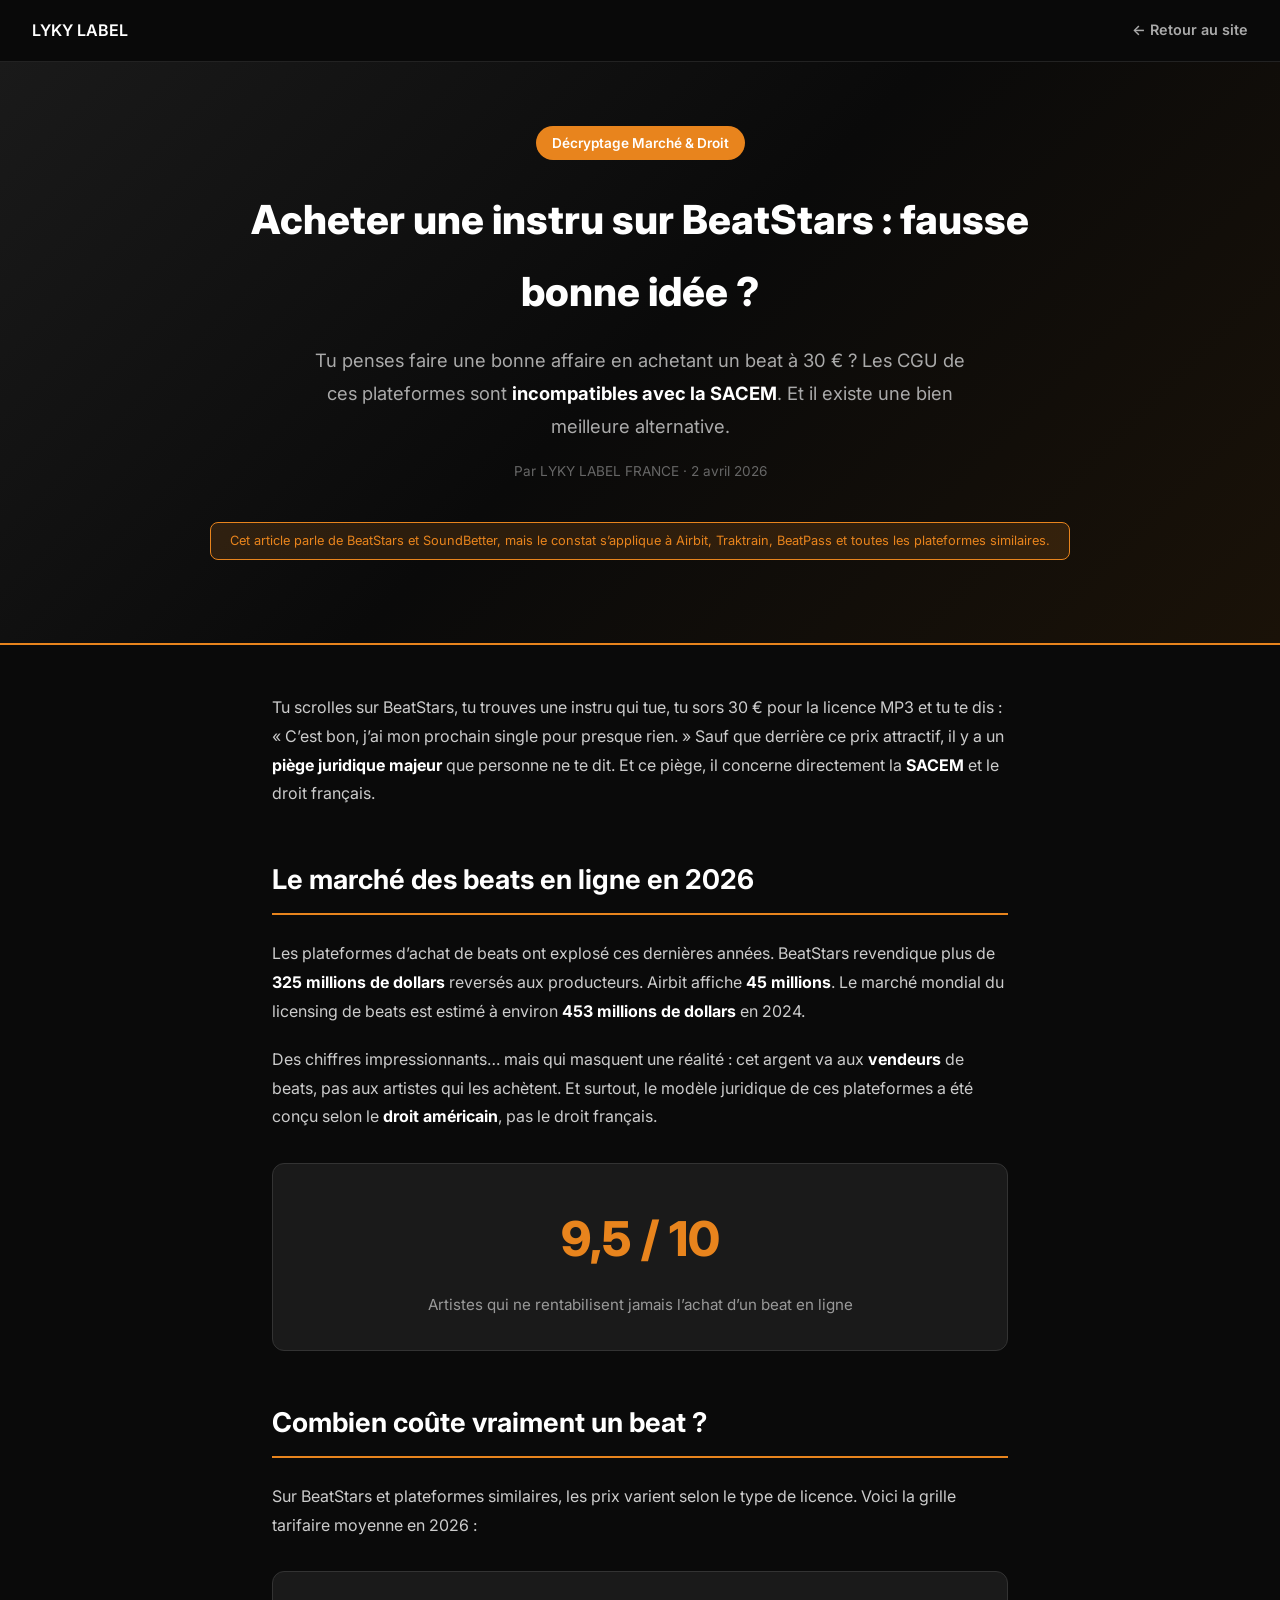
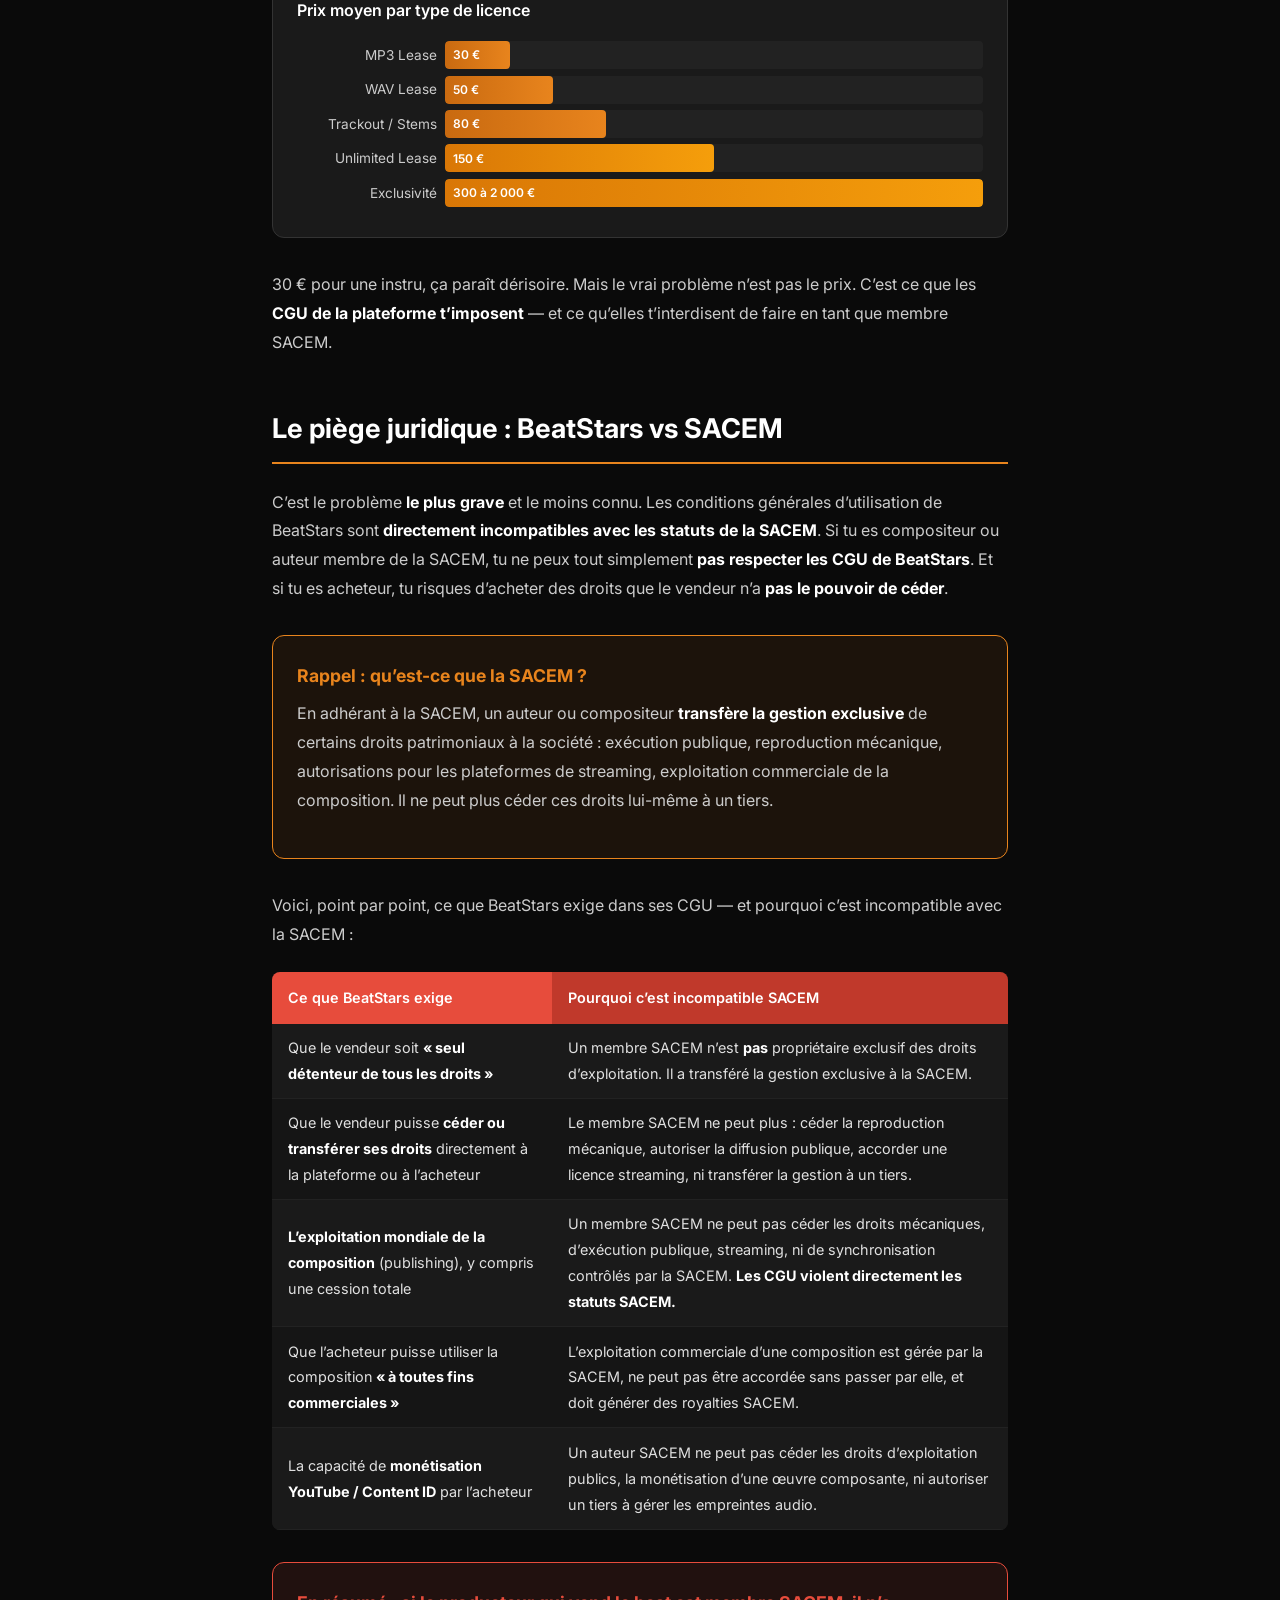
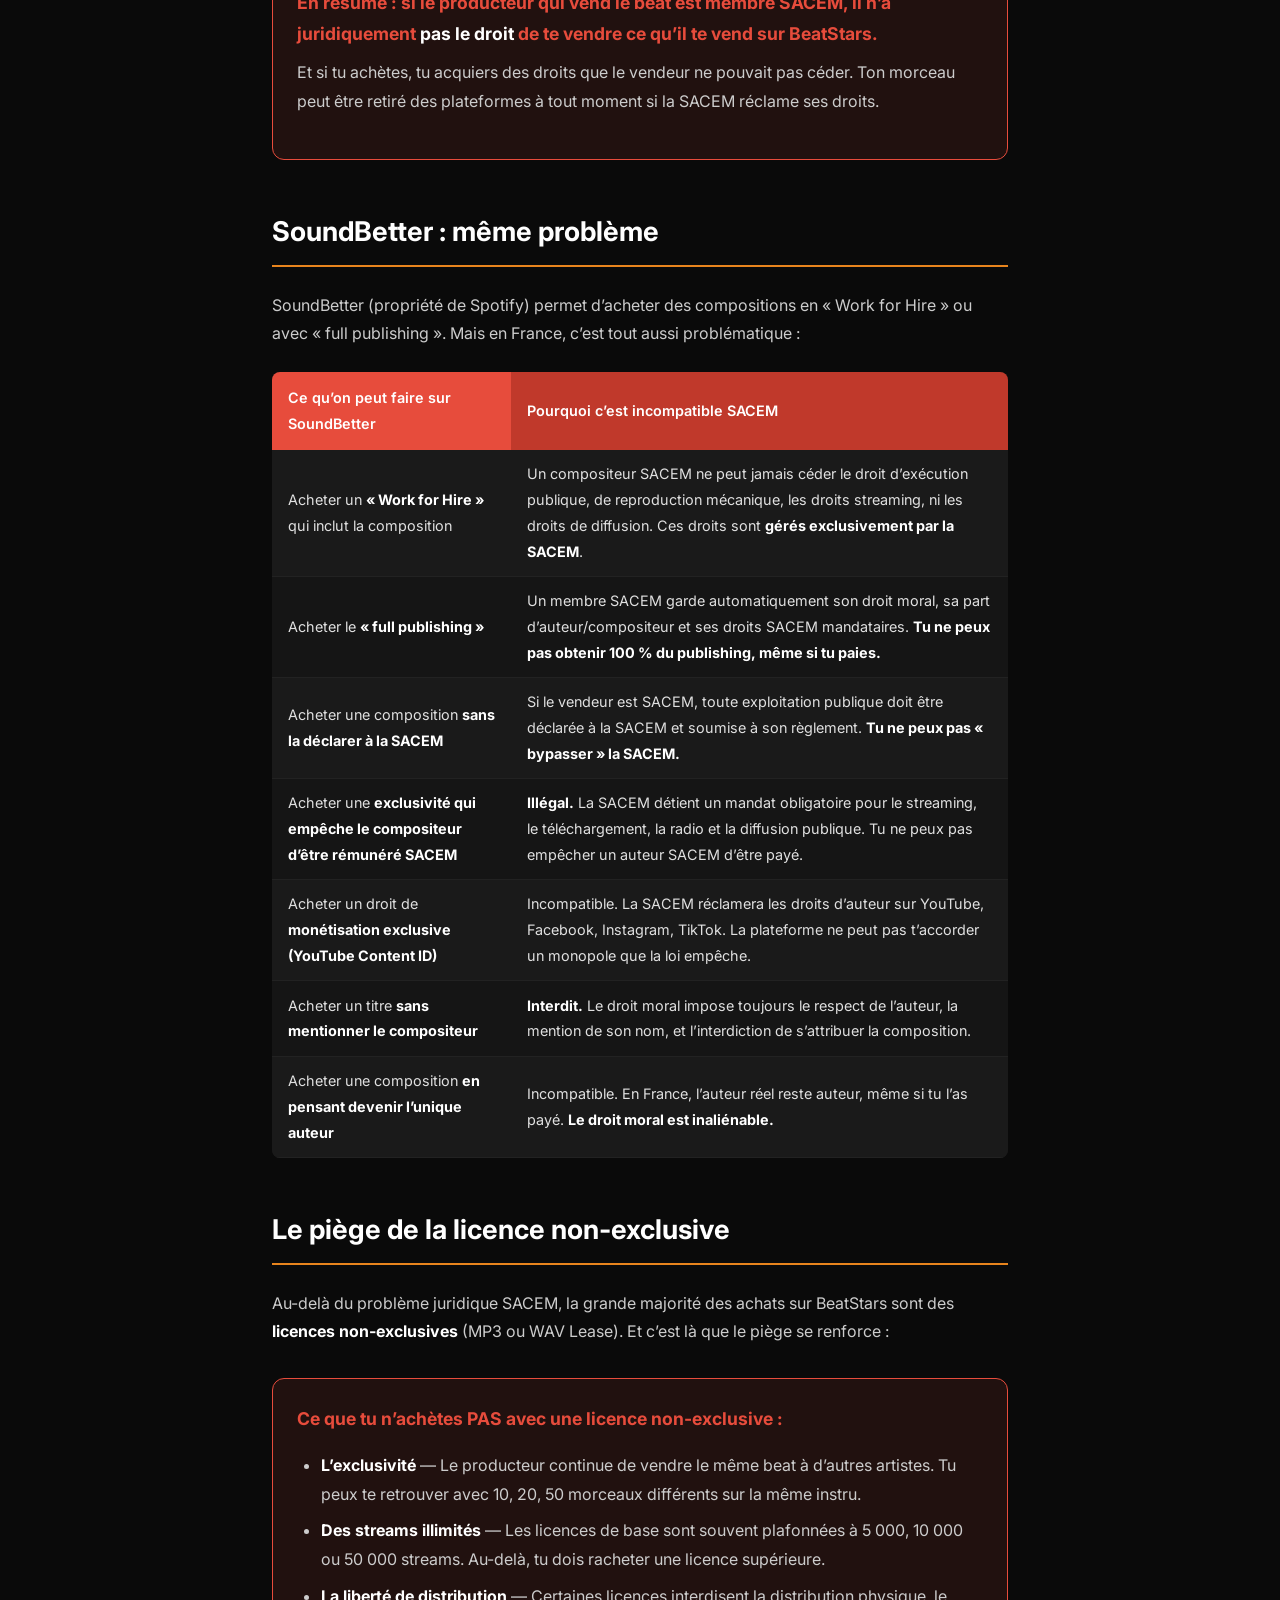
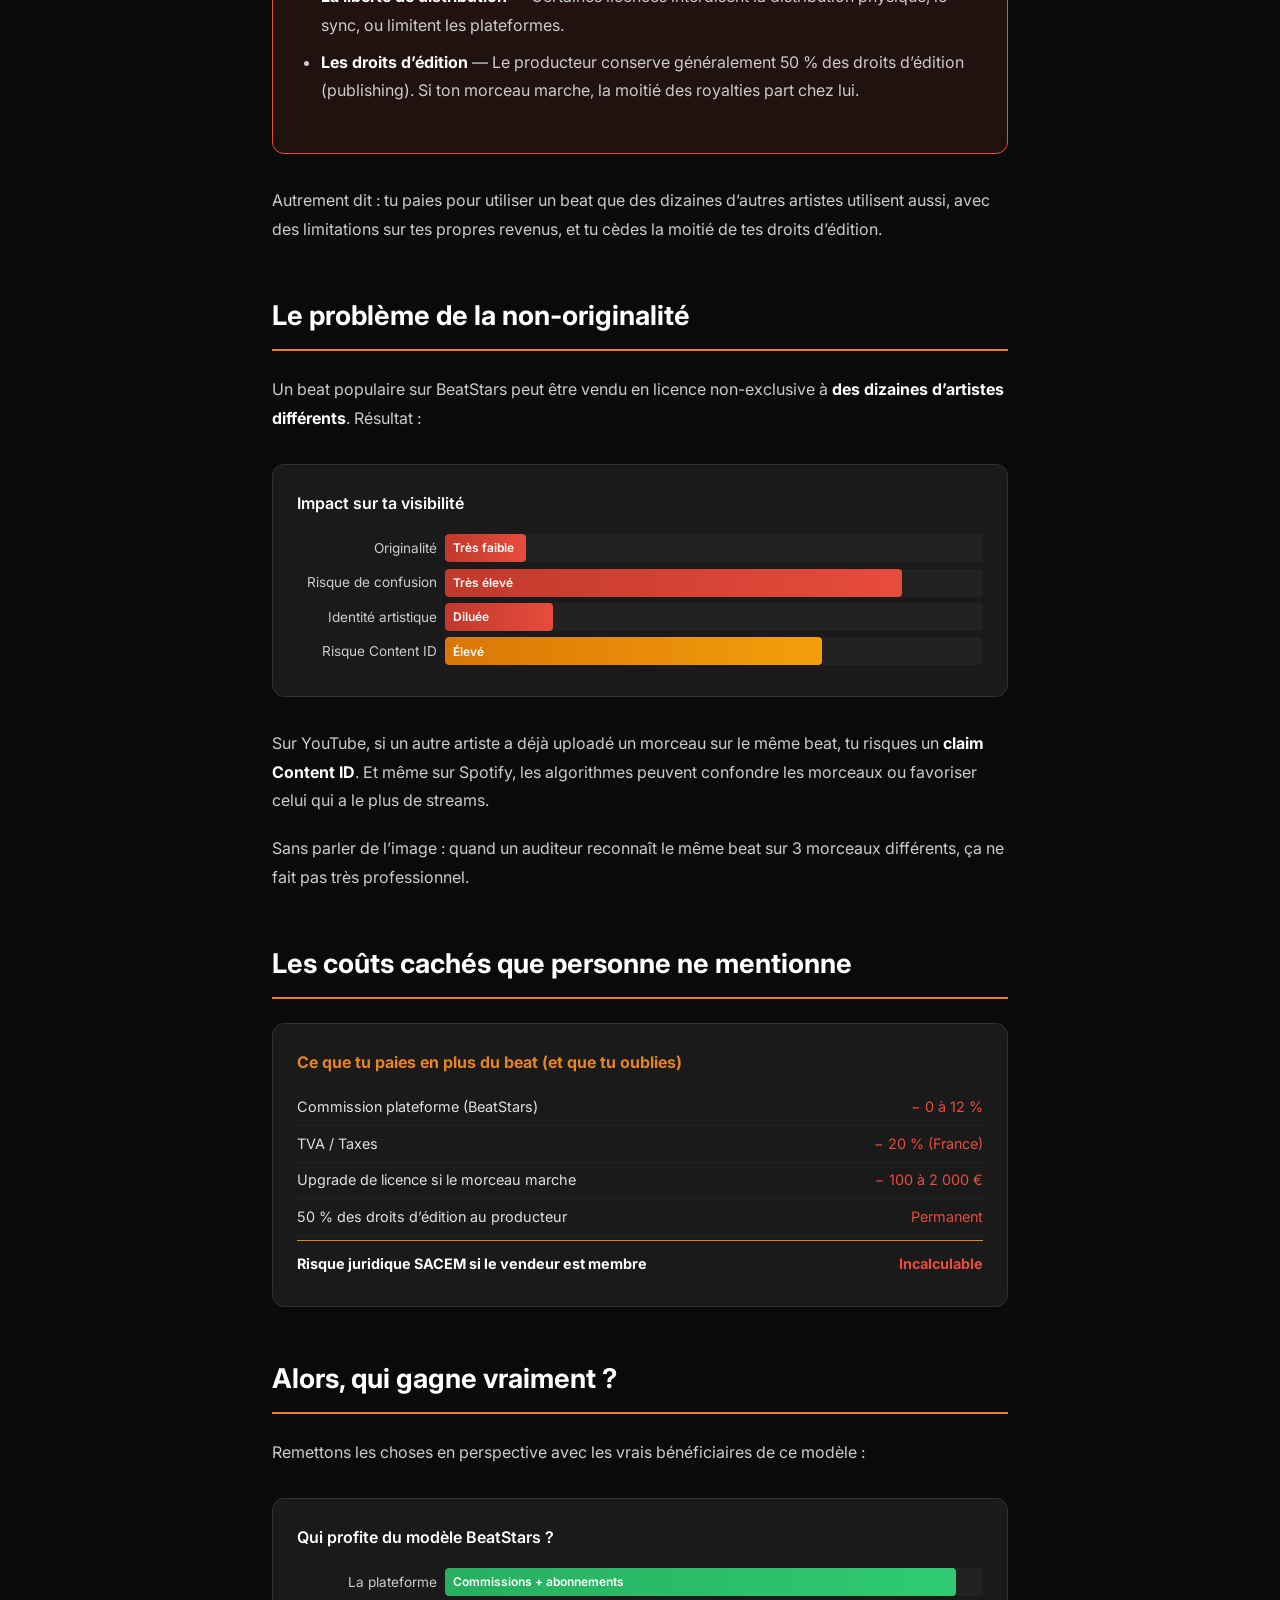
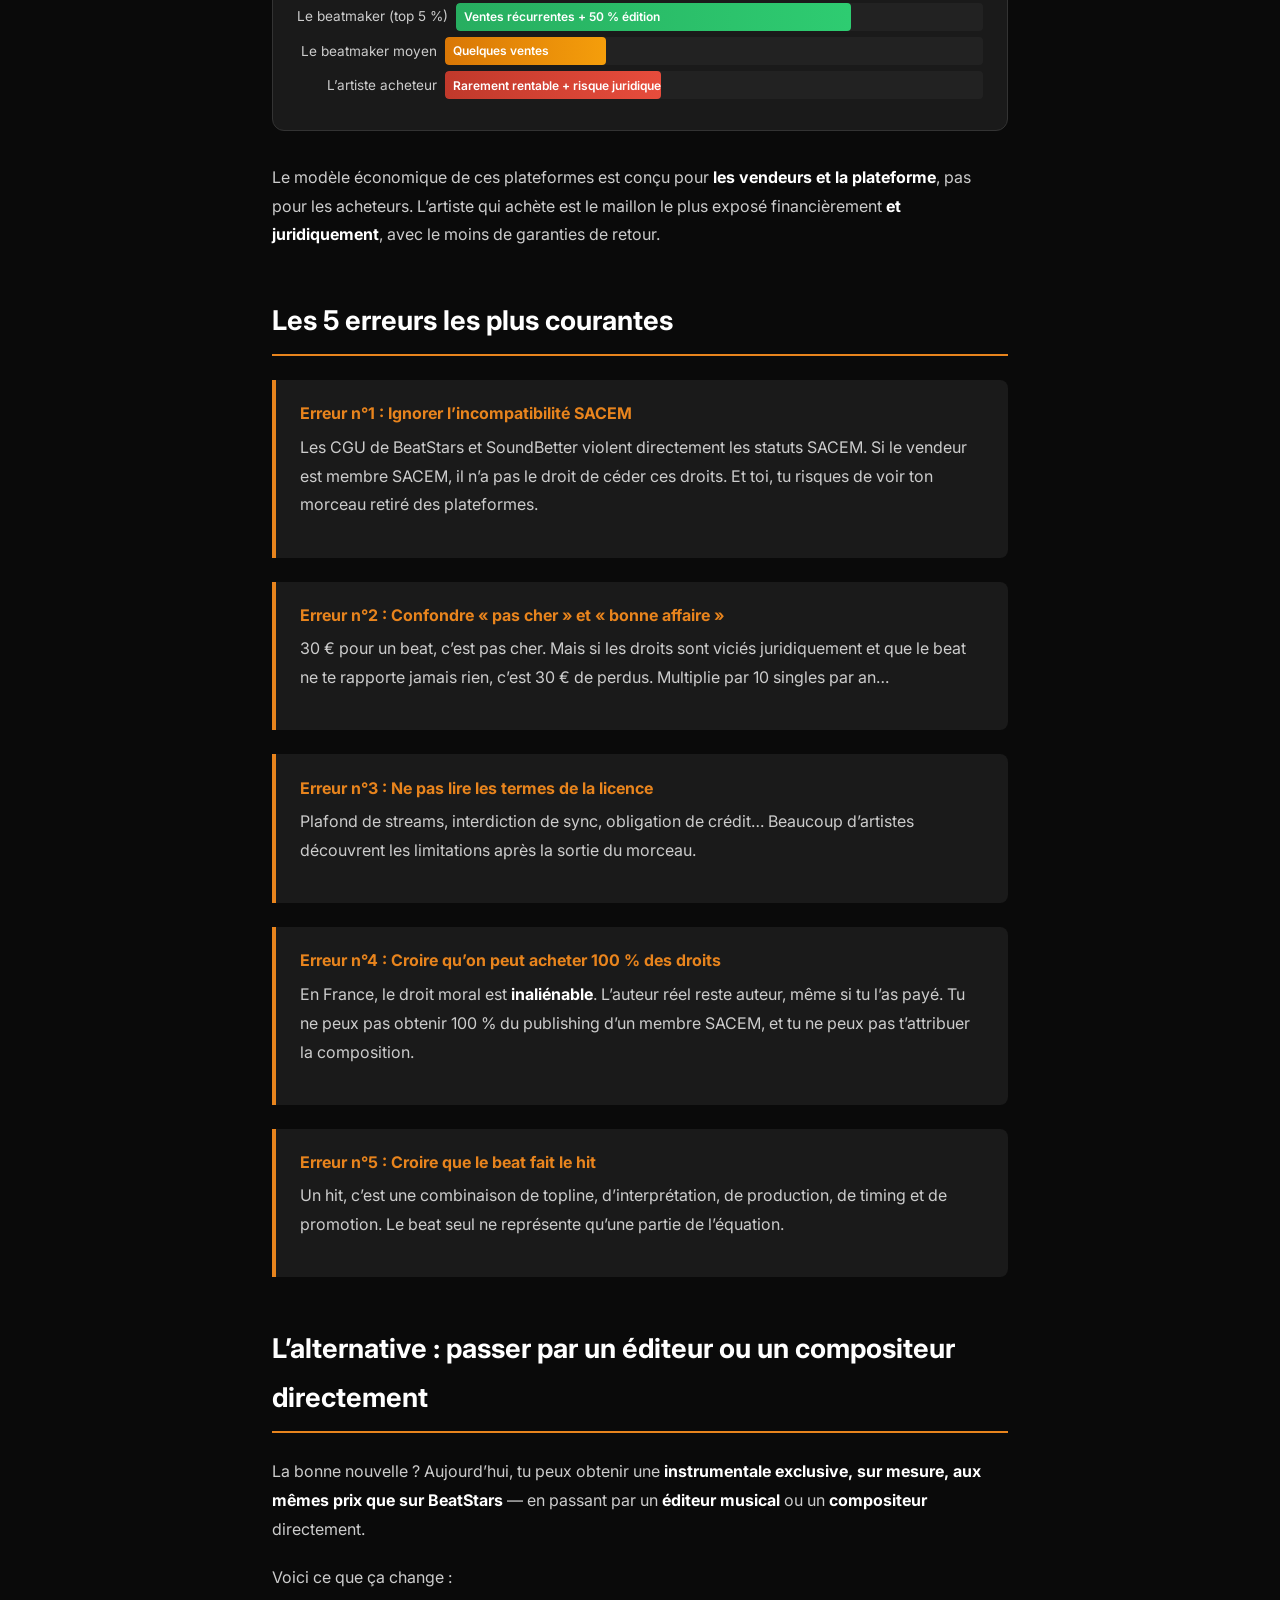
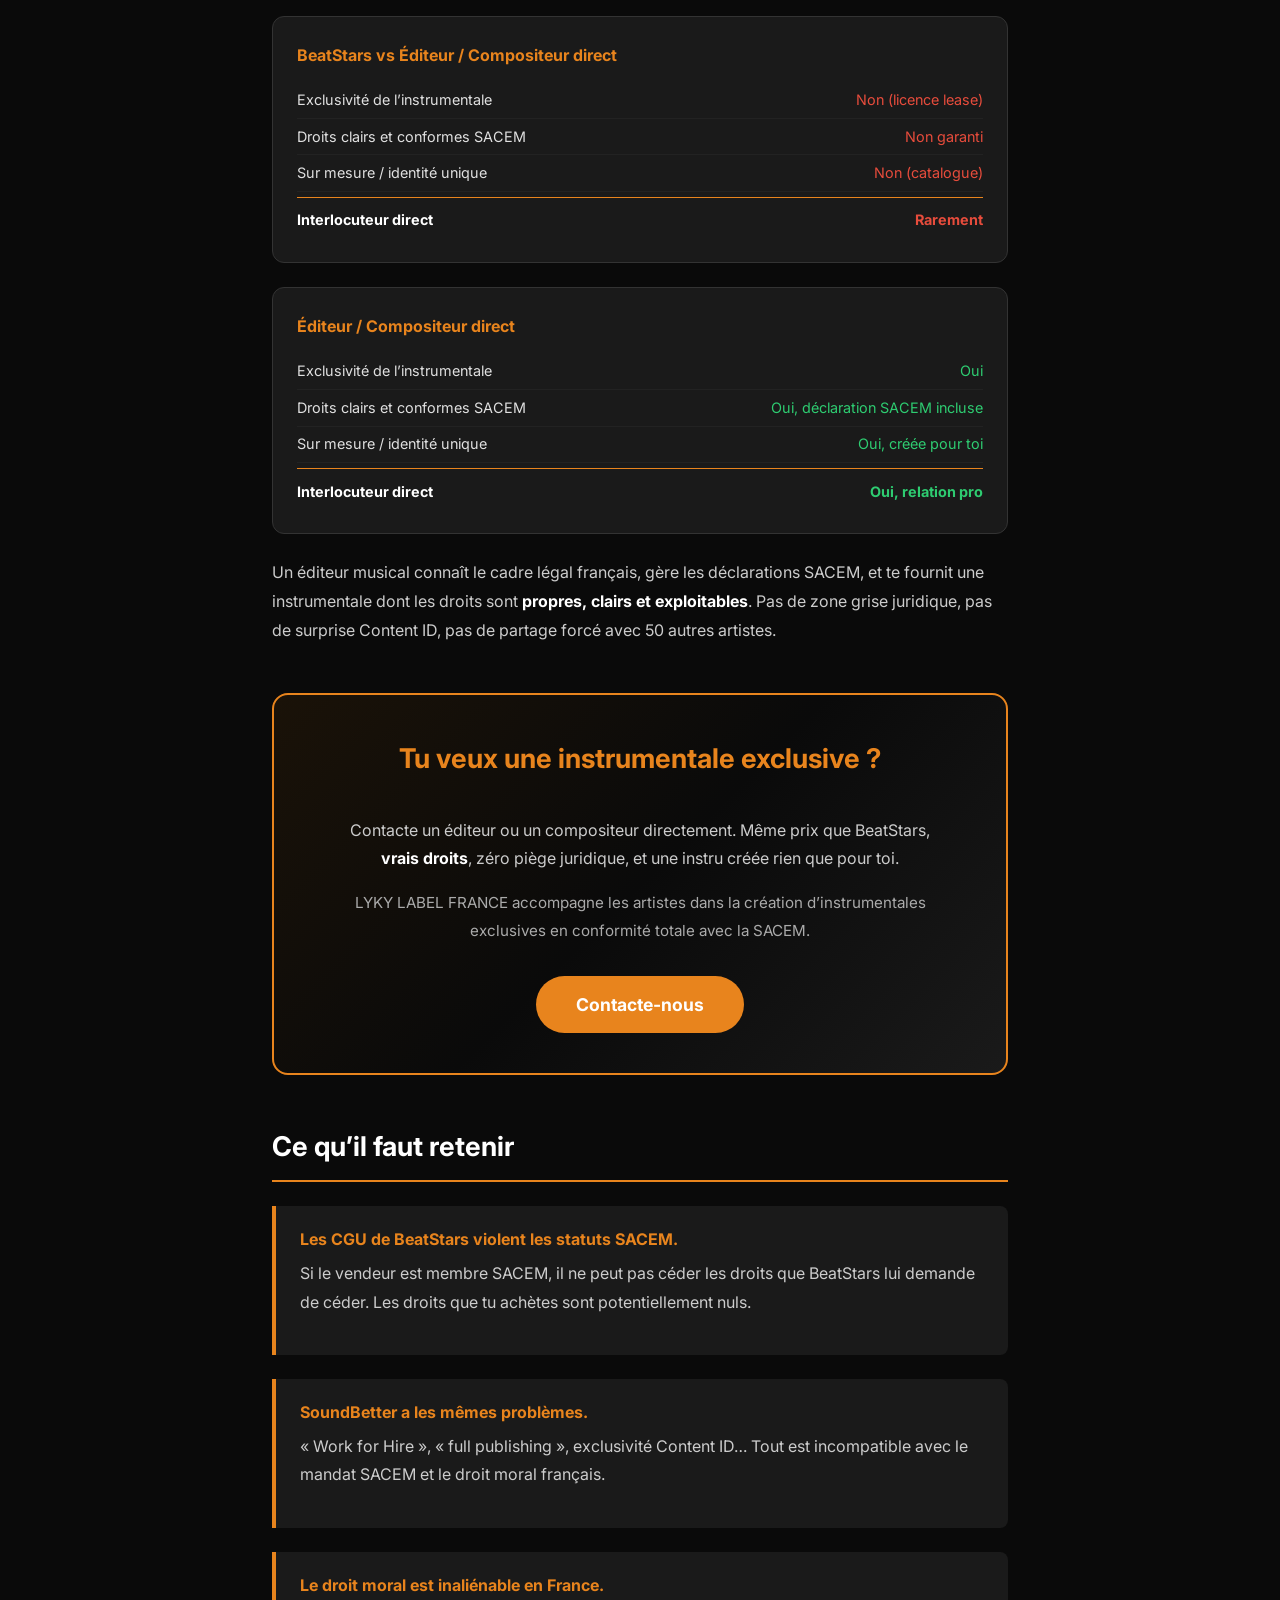
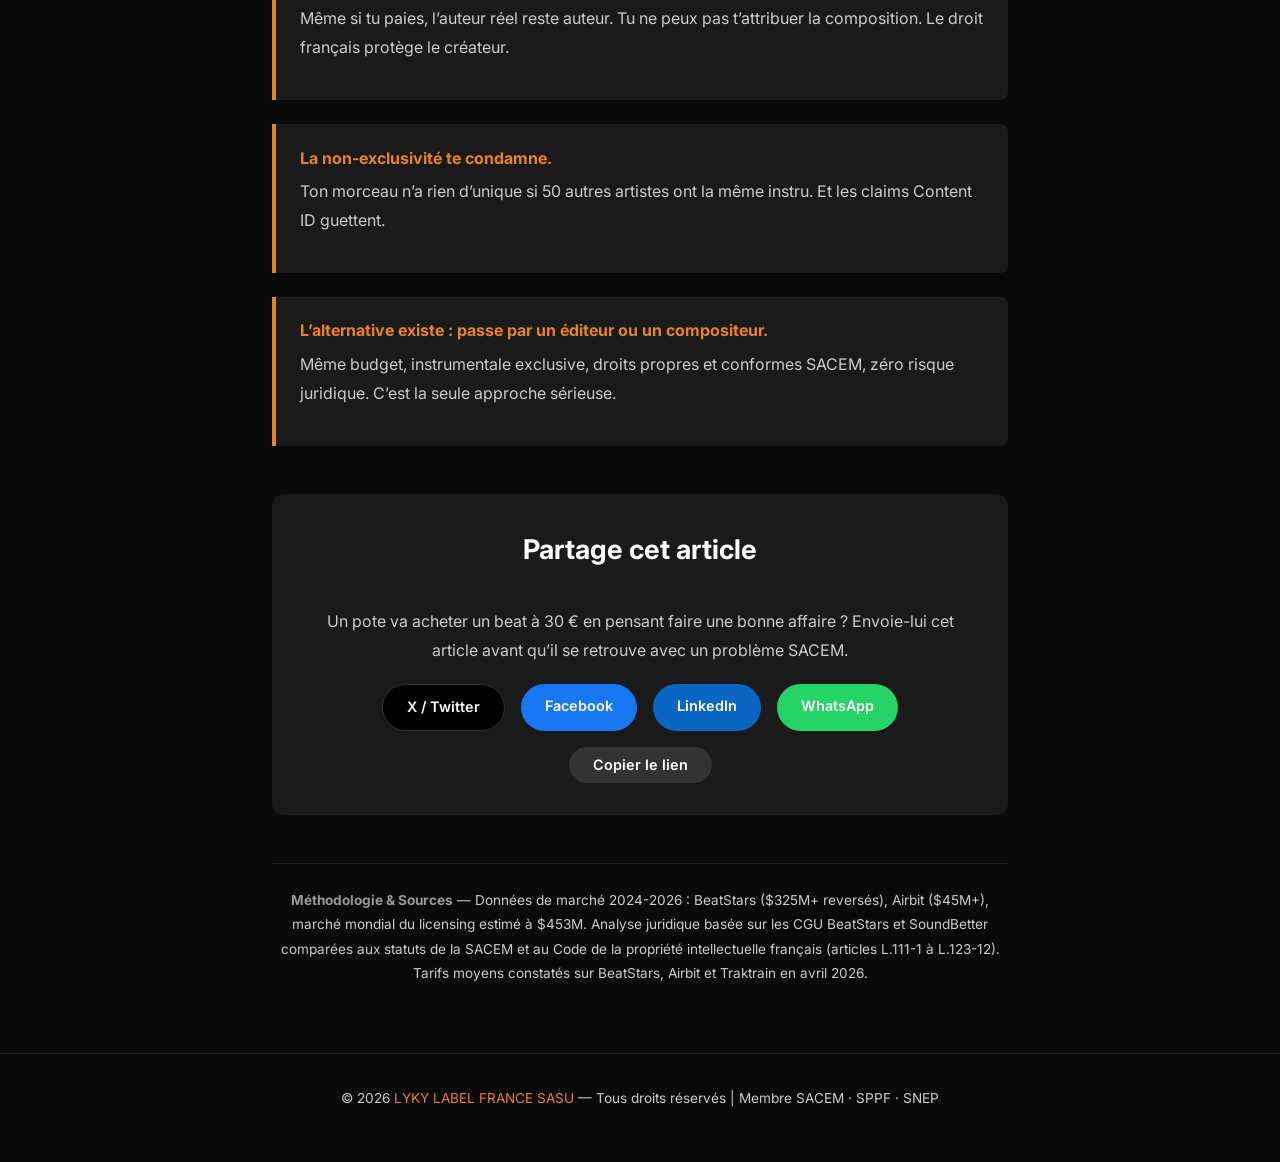
==== commit ad6a95d6: "Refonte article BeatStars : ajout incompatibilité SACEM + CTA éditeur Suppression sections coût tota" ====
--- a/blog/beatstars-fausse-bonne-idee.html
+++ b/blog/beatstars-fausse-bonne-idee.html
@@ -4,26 +4,26 @@
     <meta charset="UTF-8">
     <meta name="viewport" content="width=device-width, initial-scale=1.0">
     <title>BeatStars : fausse bonne id&#233;e ? | LYKY LABEL FRANCE</title>
-    <meta name="description" content="Acheter une instrumentale sur BeatStars semble &#234;tre une bonne affaire. Dans 9,5 cas sur 10, c&#8217;est l&#8217;inverse. On vous explique pourquoi avec les vrais chiffres.">
-    <meta name="keywords" content="beatstars avis, acheter instru beatstars, acheter beat en ligne, airbit traktrain, instrumentale rap, lease beat arnaque">
+    <meta name="description" content="Acheter une instrumentale sur BeatStars semble &#234;tre une bonne affaire. Mais les CGU de ces plateformes sont incompatibles avec la SACEM. On vous explique pourquoi.">
+    <meta name="keywords" content="beatstars avis, acheter instru beatstars, beatstars sacem, soundbetter sacem, acheter beat en ligne, airbit traktrain, instrumentale rap, lease beat arnaque, editeur musical, compositeur">
     <meta name="author" content="LYKY LABEL FRANCE">
     <meta name="robots" content="index, follow">
     <link rel="canonical" href="https://lykylabelfrance.github.io/blog/beatstars-fausse-bonne-idee.html">
     <meta property="og:type" content="article">
-    <meta property="og:title" content="BeatStars : fausse bonne id&#233;e ? Les vrais chiffres du march&#233; des instrumentales">
-    <meta property="og:description" content="Acheter un beat &#224; 30 &#8364; pour sortir un hit ? On d&#233;cortique le vrai ROI avec les donn&#233;es du march&#233;.">
+    <meta property="og:title" content="BeatStars : fausse bonne id&#233;e ? CGU incompatibles avec la SACEM">
+    <meta property="og:description" content="Acheter un beat &#224; 30 &#8364; pour sortir un hit ? Les CGU de BeatStars violent les statuts SACEM. On d&#233;cortique le pi&#232;ge juridique.">
     <meta property="og:url" content="https://lykylabelfrance.github.io/blog/beatstars-fausse-bonne-idee.html">
     <meta property="og:site_name" content="LYKY LABEL FRANCE">
     <meta property="og:locale" content="fr_FR">
     <meta name="twitter:card" content="summary_large_image">
     <meta name="twitter:title" content="BeatStars : fausse bonne id&#233;e ?">
-    <meta name="twitter:description" content="9,5 cas sur 10, acheter une instru en ligne ne rapporte rien. Voici pourquoi.">
+    <meta name="twitter:description" content="Les CGU de BeatStars et SoundBetter sont incompatibles avec la SACEM. Voici pourquoi, et la meilleure alternative.">
     <script type="application/ld+json">
     {
         "@context": "https://schema.org",
         "@type": "Article",
-        "headline": "BeatStars : fausse bonne id&#233;e ? Les vrais chiffres du march&#233; des instrumentales",
-        "description": "Analyse du ROI r&#233;el de l&#8217;achat d&#8217;instrumentales sur les plateformes type BeatStars, Airbit, Traktrain",
+        "headline": "BeatStars : fausse bonne id&#233;e ? CGU incompatibles avec la SACEM",
+        "description": "Analyse juridique de l&#8217;incompatibilit&#233; entre les CGU de BeatStars/SoundBetter et les statuts SACEM en France",
         "author": {"@type": "Organization", "name": "LYKY LABEL FRANCE", "url": "https://lykylabelfrance.github.io"},
         "publisher": {"@type": "Organization", "name": "LYKY LABEL FRANCE"},
         "datePublished": "2026-04-02",
@@ -82,6 +82,20 @@
         .takeaway .title{font-weight:700;color:#e8841d;margin-bottom:.3rem}
         .warning-box{background:rgba(231,76,60,.1);border:1px solid #e74c3c;border-radius:12px;padding:1.5rem;margin:2rem 0}
         .warning-box .warning-title{color:#e74c3c;font-weight:700;font-size:1.1rem;margin-bottom:.5rem}
+        .sacem-box{background:rgba(232,132,29,.08);border:1px solid #e8841d;border-radius:12px;padding:1.5rem;margin:2rem 0}
+        .sacem-box .sacem-title{color:#e8841d;font-weight:700;font-size:1.1rem;margin-bottom:.5rem}
+        .compare-table{width:100%;border-collapse:collapse;margin:1.5rem 0;border-radius:8px;overflow:hidden}
+        .compare-table th{padding:.8rem 1rem;font-weight:600;font-size:.9rem}
+        .compare-table th:first-child{background:#e74c3c;color:#fff}
+        .compare-table th:last-child{background:#c0392b;color:#fff}
+        .compare-table td{padding:.7rem 1rem;border-bottom:1px solid #222;font-size:.9rem}
+        .compare-table tr:nth-child(even){background:#1a1a1a}
+        .compare-table tr:nth-child(odd){background:#151515}
+        .cta-section{background:linear-gradient(135deg,#1a1208 0%,#0a0a0a 50%,#1a1a1a 100%);border:2px solid #e8841d;border-radius:16px;padding:2.5rem;margin:3rem 0;text-align:center}
+        .cta-section h2{border:none;margin-top:0;color:#e8841d}
+        .cta-section p{color:#ccc;max-width:600px;margin:0 auto 1rem}
+        .cta-button{display:inline-block;background:#e8841d;color:#fff;padding:.8rem 2.5rem;border-radius:30px;text-decoration:none;font-weight:700;font-size:1.1rem;margin-top:1rem;transition:all .3s}
+        .cta-button:hover{background:#d47518;transform:scale(1.05)}
         .share-section{text-align:center;margin:3rem 0;padding:2rem;background:#1a1a1a;border-radius:12px}
         .share-section h2{border:none;margin-top:0}
         .share-buttons{display:flex;gap:1rem;justify-content:center;flex-wrap:wrap;margin-top:1rem}
@@ -101,7 +115,7 @@
         .scenario .scenario-line:last-child{border:none;font-weight:700;color:#fff;padding-top:.6rem;margin-top:.3rem;border-top:1px solid #e8841d}
         .scenario .scenario-line .neg{color:#e74c3c}
         .scenario .scenario-line .pos{color:#2ecc71}
-        @media(max-width:600px){.hero h1{font-size:1.6rem}.stat-card .number{font-size:2.2rem}article{padding:2rem 1rem}.bar-label{min-width:100px;font-size:.75rem}.vs-container{flex-direction:column;gap:1rem}}
+        @media(max-width:600px){.hero h1{font-size:1.6rem}.stat-card .number{font-size:2.2rem}article{padding:2rem 1rem}.bar-label{min-width:100px;font-size:.75rem}.vs-container{flex-direction:column;gap:1rem}.compare-table{font-size:.8rem}.compare-table td,.compare-table th{padding:.5rem}}
     </style>
 </head>
 <body>
@@ -110,18 +124,18 @@
         <a href="https://lykylabelfrance.github.io/#blog" class="back">&#8592; Retour au site</a>
     </nav>
     <header class="hero">
-        <div class="tag">D&#233;cryptage March&#233;</div>
+        <div class="tag">D&#233;cryptage March&#233; &amp; Droit</div>
         <h1>Acheter une instru sur BeatStars : fausse bonne id&#233;e ?</h1>
-        <p class="subtitle">Tu penses faire une bonne affaire en achetant un beat &#224; 30 &#8364; ? Dans 9,5 cas sur 10, tu perds de l&#8217;argent. On t&#8217;explique pourquoi, chiffres &#224; l&#8217;appui.</p>
+        <p class="subtitle">Tu penses faire une bonne affaire en achetant un beat &#224; 30 &#8364; ? Les CGU de ces plateformes sont <strong>incompatibles avec la SACEM</strong>. Et il existe une bien meilleure alternative.</p>
         <p class="meta">Par LYKY LABEL FRANCE &#183; 2 avril 2026</p>
-        <p class="disclaimer">Cet article parle de BeatStars, mais le constat est le m&#234;me sur Airbit, Traktrain, BeatPass et toutes les plateformes similaires.</p>
+        <p class="disclaimer">Cet article parle de BeatStars et SoundBetter, mais le constat s&#8217;applique &#224; Airbit, Traktrain, BeatPass et toutes les plateformes similaires.</p>
     </header>
     <article>
-        <p>Tu scrolles sur BeatStars, tu trouves une instru qui tue, tu sors 30 &#8364; pour la licence MP3 et tu te dis : &#171; C&#8217;est bon, j&#8217;ai mon prochain single pour presque rien. &#187; Sauf que derri&#232;re ce prix attractif, la r&#233;alit&#233; &#233;conomique est brutale. On va te montrer pourquoi <strong>dans la grande majorit&#233; des cas</strong>, acheter une instrumentale en ligne est un mauvais investissement.</p>
+        <p>Tu scrolles sur BeatStars, tu trouves une instru qui tue, tu sors 30 &#8364; pour la licence MP3 et tu te dis : &#171; C&#8217;est bon, j&#8217;ai mon prochain single pour presque rien. &#187; Sauf que derri&#232;re ce prix attractif, il y a un <strong>pi&#232;ge juridique majeur</strong> que personne ne te dit. Et ce pi&#232;ge, il concerne directement la <strong>SACEM</strong> et le droit fran&#231;ais.</p>
 
         <h2>Le march&#233; des beats en ligne en 2026</h2>
         <p>Les plateformes d&#8217;achat de beats ont explos&#233; ces derni&#232;res ann&#233;es. BeatStars revendique plus de <strong>325 millions de dollars</strong> revers&#233;s aux producteurs. Airbit affiche <strong>45 millions</strong>. Le march&#233; mondial du licensing de beats est estim&#233; &#224; environ <strong>453 millions de dollars</strong> en 2024.</p>
-        <p>Des chiffres impressionnants&#8230; mais qui masquent une r&#233;alit&#233; : cet argent va aux <strong>vendeurs</strong> de beats, pas aux artistes qui les ach&#232;tent. Et c&#8217;est l&#224; que le probl&#232;me commence.</p>
+        <p>Des chiffres impressionnants&#8230; mais qui masquent une r&#233;alit&#233; : cet argent va aux <strong>vendeurs</strong> de beats, pas aux artistes qui les ach&#232;tent. Et surtout, le mod&#232;le juridique de ces plateformes a &#233;t&#233; con&#231;u selon le <strong>droit am&#233;ricain</strong>, pas le droit fran&#231;ais.</p>
 
         <div class="stat-card">
             <div class="number">9,5 / 10</div>
@@ -138,43 +152,48 @@
             <div class="bar-row"><span class="bar-label">Unlimited Lease</span><div class="bar-container"><div class="bar bar-amber" style="width:50%">150 &#8364;</div></div></div>
             <div class="bar-row"><span class="bar-label">Exclusivit&#233;</span><div class="bar-container"><div class="bar bar-amber" style="width:100%">300 &#224; 2 000 &#8364;</div></div></div>
         </div>
-        <p>30 &#8364; pour une instru, &#231;a para&#238;t d&#233;risoire. Mais c&#8217;est justement ce prix bas qui cr&#233;e l&#8217;illusion. Parce que le beat, ce n&#8217;est que <strong>le d&#233;but des d&#233;penses</strong>.</p>
-
-        <h2>Le vrai co&#251;t total d&#8217;un morceau</h2>
-        <p>Acheter un beat, c&#8217;est comme acheter un terrain sans maison. Il faut encore tout construire dessus. Voici ce que co&#251;te r&#233;ellement la sortie d&#8217;un single :</p>
-        <div class="scenario">
-            <div class="scenario-title">Sc&#233;nario r&#233;aliste : sortie d&#8217;un single avec beat achet&#233;</div>
-            <div class="scenario-line"><span>Beat (licence WAV)</span><span class="neg">&#8722; 50 &#8364;</span></div>
-            <div class="scenario-line"><span>Enregistrement (studio ou home)</span><span class="neg">&#8722; 50 &#224; 200 &#8364;</span></div>
-            <div class="scenario-line"><span>Mixage</span><span class="neg">&#8722; 100 &#224; 300 &#8364;</span></div>
-            <div class="scenario-line"><span>Mastering</span><span class="neg">&#8722; 50 &#224; 100 &#8364;</span></div>
-            <div class="scenario-line"><span>Distribution (DistroKid, TuneCore&#8230;)</span><span class="neg">&#8722; 20 &#224; 50 &#8364;/an</span></div>
-            <div class="scenario-line"><span>Promotion (ads, playlist pitching&#8230;)</span><span class="neg">&#8722; 50 &#224; 500 &#8364;</span></div>
-            <div class="scenario-line"><span>Cover / artwork</span><span class="neg">&#8722; 20 &#224; 100 &#8364;</span></div>
-            <div class="scenario-line"><span>Co&#251;t total estim&#233;</span><span class="neg">&#8722; 340 &#224; 1 300 &#8364;</span></div>
-        </div>
-        <p>M&#234;me en prenant le sc&#233;nario le plus &#233;conomique, tu investis minimum <strong>340 &#8364;</strong> dans un single. Et maintenant, voyons combien il te faut de streams pour rentabiliser&#8230;</p>
-
-        <h2>Le ROI : combien de streams pour rentabiliser ?</h2>
-        <p>En prenant le taux moyen d&#8217;un stream Spotify en France &#224; <strong>0,0035 &#8364;</strong> (voir notre <a href="https://lykylabelfrance.github.io/blog/combien-rapporte-un-stream-spotify.html" style="color:#e8841d">article d&#233;taill&#233; sur les revenus Spotify</a>), voici la r&#233;alit&#233; :</p>
-        <div class="chart">
-            <div class="chart-title">Streams n&#233;cessaires pour rentabiliser (Spotify France, 0,0035 &#8364;/stream)</div>
-            <div class="bar-row"><span class="bar-label">Beat seul (30 &#8364;)</span><div class="bar-container"><div class="bar bar-orange" style="width:10%">8 571</div></div></div>
-            <div class="bar-row"><span class="bar-label">Beat seul (50 &#8364;)</span><div class="bar-container"><div class="bar bar-orange" style="width:15%">14 286</div></div></div>
-            <div class="bar-row"><span class="bar-label">Sc&#233;nario &#233;co (340 &#8364;)</span><div class="bar-container"><div class="bar bar-amber" style="width:55%">97 143</div></div></div>
-            <div class="bar-row"><span class="bar-label">Sc&#233;nario moyen (700 &#8364;)</span><div class="bar-container"><div class="bar bar-red" style="width:80%">200 000</div></div></div>
-            <div class="bar-row"><span class="bar-label">Sc&#233;nario complet (1 300 &#8364;)</span><div class="bar-container"><div class="bar bar-red" style="width:100%">371 429</div></div></div>
-        </div>
-
-        <div class="vs-container">
-            <div class="vs-card vs-bad"><div class="num">97 143</div><div class="lab">Streams minimum pour rentabiliser (sc&#233;nario &#233;conomique)</div></div>
-            <div class="vs-card vs-bad"><div class="num">1 000 &#224; 5 000</div><div class="lab">Streams moyens d&#8217;un artiste ind&#233;pendant sur un single</div></div>
-        </div>
-
-        <p>Tu vois le probl&#232;me ? Un artiste ind&#233;pendant sans base de fans &#233;tablie g&#233;n&#232;re en moyenne entre <strong>1 000 et 5 000 streams</strong> sur un single. Il lui en faudrait au minimum <strong>97 000</strong> juste pour rentabiliser le sc&#233;nario le plus &#233;conomique. Et encore, c&#8217;est uniquement en comptant Spotify &#8212; sans la r&#233;partition label/distributeur/&#233;diteur.</p>
+        <p>30 &#8364; pour une instru, &#231;a para&#238;t d&#233;risoire. Mais le vrai probl&#232;me n&#8217;est pas le prix. C&#8217;est ce que les <strong>CGU de la plateforme t&#8217;imposent</strong> &#8212; et ce qu&#8217;elles t&#8217;interdisent de faire en tant que membre SACEM.</p>
+
+        <h2>Le pi&#232;ge juridique : BeatStars vs SACEM</h2>
+        <p>C&#8217;est le probl&#232;me <strong>le plus grave</strong> et le moins connu. Les conditions g&#233;n&#233;rales d&#8217;utilisation de BeatStars sont <strong>directement incompatibles avec les statuts de la SACEM</strong>. Si tu es compositeur ou auteur membre de la SACEM, tu ne peux tout simplement <strong>pas respecter les CGU de BeatStars</strong>. Et si tu es acheteur, tu risques d&#8217;acheter des droits que le vendeur n&#8217;a <strong>pas le pouvoir de c&#233;der</strong>.</p>
+
+        <div class="sacem-box">
+            <div class="sacem-title">Rappel : qu&#8217;est-ce que la SACEM ?</div>
+            <p>En adh&#233;rant &#224; la SACEM, un auteur ou compositeur <strong>transf&#232;re la gestion exclusive</strong> de certains droits patrimoniaux &#224; la soci&#233;t&#233; : ex&#233;cution publique, reproduction m&#233;canique, autorisations pour les plateformes de streaming, exploitation commerciale de la composition. Il ne peut plus c&#233;der ces droits lui-m&#234;me &#224; un tiers.</p>
+        </div>
+
+        <p>Voici, point par point, ce que BeatStars exige dans ses CGU &#8212; et pourquoi c&#8217;est incompatible avec la SACEM :</p>
+
+        <table class="compare-table">
+            <tr><th>Ce que BeatStars exige</th><th>Pourquoi c&#8217;est incompatible SACEM</th></tr>
+            <tr><td>Que le vendeur soit <strong>&#171; seul d&#233;tenteur de tous les droits &#187;</strong></td><td>Un membre SACEM n&#8217;est <strong>pas</strong> propri&#233;taire exclusif des droits d&#8217;exploitation. Il a transf&#233;r&#233; la gestion exclusive &#224; la SACEM.</td></tr>
+            <tr><td>Que le vendeur puisse <strong>c&#233;der ou transf&#233;rer ses droits</strong> directement &#224; la plateforme ou &#224; l&#8217;acheteur</td><td>Le membre SACEM ne peut plus : c&#233;der la reproduction m&#233;canique, autoriser la diffusion publique, accorder une licence streaming, ni transf&#233;rer la gestion &#224; un tiers.</td></tr>
+            <tr><td><strong>L&#8217;exploitation mondiale de la composition</strong> (publishing), y compris une cession totale</td><td>Un membre SACEM ne peut pas c&#233;der les droits m&#233;caniques, d&#8217;ex&#233;cution publique, streaming, ni de synchronisation contr&#244;l&#233;s par la SACEM. <strong>Les CGU violent directement les statuts SACEM.</strong></td></tr>
+            <tr><td>Que l&#8217;acheteur puisse utiliser la composition <strong>&#171; &#224; toutes fins commerciales &#187;</strong></td><td>L&#8217;exploitation commerciale d&#8217;une composition est g&#233;r&#233;e par la SACEM, ne peut pas &#234;tre accord&#233;e sans passer par elle, et doit g&#233;n&#233;rer des royalties SACEM.</td></tr>
+            <tr><td>La capacit&#233; de <strong>mon&#233;tisation YouTube / Content ID</strong> par l&#8217;acheteur</td><td>Un auteur SACEM ne peut pas c&#233;der les droits d&#8217;exploitation publics, la mon&#233;tisation d&#8217;une &#339;uvre composante, ni autoriser un tiers &#224; g&#233;rer les empreintes audio.</td></tr>
+        </table>
+
+        <div class="warning-box">
+            <div class="warning-title">En r&#233;sum&#233; : si le producteur qui vend le beat est membre SACEM, il n&#8217;a juridiquement <strong>pas le droit</strong> de te vendre ce qu&#8217;il te vend sur BeatStars.</div>
+            <p>Et si tu ach&#232;tes, tu acquiers des droits que le vendeur ne pouvait pas c&#233;der. Ton morceau peut &#234;tre retir&#233; des plateformes &#224; tout moment si la SACEM r&#233;clame ses droits.</p>
+        </div>
+
+        <h2>SoundBetter : m&#234;me probl&#232;me</h2>
+        <p>SoundBetter (propri&#233;t&#233; de Spotify) permet d&#8217;acheter des compositions en &#171; Work for Hire &#187; ou avec &#171; full publishing &#187;. Mais en France, c&#8217;est tout aussi probl&#233;matique :</p>
+
+        <table class="compare-table">
+            <tr><th>Ce qu&#8217;on peut faire sur SoundBetter</th><th>Pourquoi c&#8217;est incompatible SACEM</th></tr>
+            <tr><td>Acheter un <strong>&#171; Work for Hire &#187;</strong> qui inclut la composition</td><td>Un compositeur SACEM ne peut jamais c&#233;der le droit d&#8217;ex&#233;cution publique, de reproduction m&#233;canique, les droits streaming, ni les droits de diffusion. Ces droits sont <strong>g&#233;r&#233;s exclusivement par la SACEM</strong>.</td></tr>
+            <tr><td>Acheter le <strong>&#171; full publishing &#187;</strong></td><td>Un membre SACEM garde automatiquement son droit moral, sa part d&#8217;auteur/compositeur et ses droits SACEM mandataires. <strong>Tu ne peux pas obtenir 100 % du publishing, m&#234;me si tu paies.</strong></td></tr>
+            <tr><td>Acheter une composition <strong>sans la d&#233;clarer &#224; la SACEM</strong></td><td>Si le vendeur est SACEM, toute exploitation publique doit &#234;tre d&#233;clar&#233;e &#224; la SACEM et soumise &#224; son r&#232;glement. <strong>Tu ne peux pas &#171; bypasser &#187; la SACEM.</strong></td></tr>
+            <tr><td>Acheter une <strong>exclusivit&#233; qui emp&#234;che le compositeur d&#8217;&#234;tre r&#233;mun&#233;r&#233; SACEM</strong></td><td><strong>Ill&#233;gal.</strong> La SACEM d&#233;tient un mandat obligatoire pour le streaming, le t&#233;l&#233;chargement, la radio et la diffusion publique. Tu ne peux pas emp&#234;cher un auteur SACEM d&#8217;&#234;tre pay&#233;.</td></tr>
+            <tr><td>Acheter un droit de <strong>mon&#233;tisation exclusive (YouTube Content ID)</strong></td><td>Incompatible. La SACEM r&#233;clamera les droits d&#8217;auteur sur YouTube, Facebook, Instagram, TikTok. La plateforme ne peut pas t&#8217;accorder un monopole que la loi emp&#234;che.</td></tr>
+            <tr><td>Acheter un titre <strong>sans mentionner le compositeur</strong></td><td><strong>Interdit.</strong> Le droit moral impose toujours le respect de l&#8217;auteur, la mention de son nom, et l&#8217;interdiction de s&#8217;attribuer la composition.</td></tr>
+            <tr><td>Acheter une composition <strong>en pensant devenir l&#8217;unique auteur</strong></td><td>Incompatible. En France, l&#8217;auteur r&#233;el reste auteur, m&#234;me si tu l&#8217;as pay&#233;. <strong>Le droit moral est inali&#233;nable.</strong></td></tr>
+        </table>
 
         <h2>Le pi&#232;ge de la licence non-exclusive</h2>
-        <p>La grande majorit&#233; des achats sur BeatStars sont des <strong>licences non-exclusives</strong> (MP3 ou WAV Lease). Et c&#8217;est l&#224; que le pi&#232;ge se referme :</p>
+        <p>Au-del&#224; du probl&#232;me juridique SACEM, la grande majorit&#233; des achats sur BeatStars sont des <strong>licences non-exclusives</strong> (MP3 ou WAV Lease). Et c&#8217;est l&#224; que le pi&#232;ge se renforce :</p>
         <div class="warning-box">
             <div class="warning-title">Ce que tu n&#8217;ach&#232;tes PAS avec une licence non-exclusive :</div>
             <ul>
@@ -205,7 +224,7 @@
             <div class="scenario-line"><span>TVA / Taxes</span><span class="neg">&#8722; 20 % (France)</span></div>
             <div class="scenario-line"><span>Upgrade de licence si le morceau marche</span><span class="neg">&#8722; 100 &#224; 2 000 &#8364;</span></div>
             <div class="scenario-line"><span>50 % des droits d&#8217;&#233;dition au producteur</span><span class="neg">Permanent</span></div>
-            <div class="scenario-line"><span>Temps pass&#233; &#224; chercher le bon beat</span><span class="neg">Inestimable</span></div>
+            <div class="scenario-line"><span>Risque juridique SACEM si le vendeur est membre</span><span class="neg">Incalculable</span></div>
         </div>
 
         <h2>Alors, qui gagne vraiment ?</h2>
@@ -215,48 +234,63 @@
             <div class="bar-row"><span class="bar-label">La plateforme</span><div class="bar-container"><div class="bar bar-green" style="width:95%">Commissions + abonnements</div></div></div>
             <div class="bar-row"><span class="bar-label">Le beatmaker (top 5 %)</span><div class="bar-container"><div class="bar bar-green" style="width:75%">Ventes r&#233;currentes + 50 % &#233;dition</div></div></div>
             <div class="bar-row"><span class="bar-label">Le beatmaker moyen</span><div class="bar-container"><div class="bar bar-amber" style="width:30%">Quelques ventes</div></div></div>
-            <div class="bar-row"><span class="bar-label">L&#8217;artiste acheteur</span><div class="bar-container"><div class="bar bar-red" style="width:8%">Rarement rentable</div></div></div>
-        </div>
-        <p>Le mod&#232;le &#233;conomique de ces plateformes est con&#231;u pour <strong>les vendeurs et la plateforme</strong>, pas pour les acheteurs. L&#8217;artiste qui ach&#232;te est le maillon le plus expos&#233; financi&#232;rement, avec le moins de garanties de retour.</p>
+            <div class="bar-row"><span class="bar-label">L&#8217;artiste acheteur</span><div class="bar-container"><div class="bar bar-red" style="width:8%">Rarement rentable + risque juridique</div></div></div>
+        </div>
+        <p>Le mod&#232;le &#233;conomique de ces plateformes est con&#231;u pour <strong>les vendeurs et la plateforme</strong>, pas pour les acheteurs. L&#8217;artiste qui ach&#232;te est le maillon le plus expos&#233; financi&#232;rement <strong>et juridiquement</strong>, avec le moins de garanties de retour.</p>
 
         <h2>Les 5 erreurs les plus courantes</h2>
-        <div class="takeaway"><div class="title">Erreur n&#176;1 : Confondre &#171; pas cher &#187; et &#171; bonne affaire &#187;</div><p>30 &#8364; pour un beat, c&#8217;est pas cher. Mais si ce beat ne te rapporte jamais rien, c&#8217;est 30 &#8364; de perdus. Multiplie par 10 singles par an, et tu as 300 &#8364; en fum&#233;e.</p></div>
-        <div class="takeaway"><div class="title">Erreur n&#176;2 : Ne pas lire les termes de la licence</div><p>Plafond de streams, interdiction de sync, obligation de cr&#233;dit&#8230; Beaucoup d&#8217;artistes d&#233;couvrent les limitations apr&#232;s la sortie du morceau.</p></div>
-        <div class="takeaway"><div class="title">Erreur n&#176;3 : Oublier les droits d&#8217;&#233;dition</div><p>En France, les droits d&#8217;&#233;dition passent par la SACEM. Si le producteur est dans un autre pays et a ses propres &#233;diteurs, la r&#233;partition devient un casse-t&#234;te administratif &#8212; et 50 % partent quand m&#234;me.</p></div>
-        <div class="takeaway"><div class="title">Erreur n&#176;4 : Ne pas budg&#233;tiser le projet complet</div><p>Le beat n&#8217;est que 10 &#224; 15 % du budget total d&#8217;un single. Si tu n&#8217;as pas le budget pour le mixage, le mastering et la promo, le beat ne sert &#224; rien.</p></div>
+        <div class="takeaway"><div class="title">Erreur n&#176;1 : Ignorer l&#8217;incompatibilit&#233; SACEM</div><p>Les CGU de BeatStars et SoundBetter violent directement les statuts SACEM. Si le vendeur est membre SACEM, il n&#8217;a pas le droit de c&#233;der ces droits. Et toi, tu risques de voir ton morceau retir&#233; des plateformes.</p></div>
+        <div class="takeaway"><div class="title">Erreur n&#176;2 : Confondre &#171; pas cher &#187; et &#171; bonne affaire &#187;</div><p>30 &#8364; pour un beat, c&#8217;est pas cher. Mais si les droits sont vici&#233;s juridiquement et que le beat ne te rapporte jamais rien, c&#8217;est 30 &#8364; de perdus. Multiplie par 10 singles par an&#8230;</p></div>
+        <div class="takeaway"><div class="title">Erreur n&#176;3 : Ne pas lire les termes de la licence</div><p>Plafond de streams, interdiction de sync, obligation de cr&#233;dit&#8230; Beaucoup d&#8217;artistes d&#233;couvrent les limitations apr&#232;s la sortie du morceau.</p></div>
+        <div class="takeaway"><div class="title">Erreur n&#176;4 : Croire qu&#8217;on peut acheter 100 % des droits</div><p>En France, le droit moral est <strong>inali&#233;nable</strong>. L&#8217;auteur r&#233;el reste auteur, m&#234;me si tu l&#8217;as pay&#233;. Tu ne peux pas obtenir 100 % du publishing d&#8217;un membre SACEM, et tu ne peux pas t&#8217;attribuer la composition.</p></div>
         <div class="takeaway"><div class="title">Erreur n&#176;5 : Croire que le beat fait le hit</div><p>Un hit, c&#8217;est une combinaison de topline, d&#8217;interpr&#233;tation, de production, de timing et de promotion. Le beat seul ne repr&#233;sente qu&#8217;une partie de l&#8217;&#233;quation.</p></div>
 
-        <h2>Les alternatives &#224; consid&#233;rer</h2>
-        <p>Plut&#244;t que d&#8217;acheter des beats &#224; la cha&#238;ne, voici des strat&#233;gies qui ont un meilleur ROI :</p>
+        <h2>L&#8217;alternative : passer par un &#233;diteur ou un compositeur directement</h2>
+        <p>La bonne nouvelle ? Aujourd&#8217;hui, tu peux obtenir une <strong>instrumentale exclusive, sur mesure, aux m&#234;mes prix que sur BeatStars</strong> &#8212; en passant par un <strong>&#233;diteur musical</strong> ou un <strong>compositeur</strong> directement.</p>
+        <p>Voici ce que &#231;a change :</p>
         <div class="scenario">
-            <div class="scenario-title">Alternatives avec un meilleur retour sur investissement</div>
-            <div class="scenario-line"><span>Collaborer avec un beatmaker local (split 50/50)</span><span class="pos">0 &#8364; + motivation partag&#233;e</span></div>
-            <div class="scenario-line"><span>Apprendre &#224; produire toi-m&#234;me (FL Studio, Ableton)</span><span class="pos">199 &#8364; one-shot</span></div>
-            <div class="scenario-line"><span>Int&#233;grer un label qui finance la production</span><span class="pos">0 &#8364; avance</span></div>
-            <div class="scenario-line"><span>N&#233;gocier un deal sur-mesure avec un producteur</span><span class="pos">Adapt&#233; &#224; ton budget</span></div>
-        </div>
-        <p>La collaboration en split avec un beatmaker est souvent la meilleure option : z&#233;ro co&#251;t initial, motivation partag&#233;e des deux c&#244;t&#233;s, et une identit&#233; artistique unique. En France, la SACEM permet de d&#233;clarer facilement les co-auteurs.</p>
+            <div class="scenario-title">BeatStars vs &#201;diteur / Compositeur direct</div>
+            <div class="scenario-line"><span>Exclusivit&#233; de l&#8217;instrumentale</span><span class="neg">Non (licence lease)</span></div>
+            <div class="scenario-line"><span>Droits clairs et conformes SACEM</span><span class="neg">Non garanti</span></div>
+            <div class="scenario-line"><span>Sur mesure / identit&#233; unique</span><span class="neg">Non (catalogue)</span></div>
+            <div class="scenario-line"><span>Interlocuteur direct</span><span class="neg">Rarement</span></div>
+        </div>
+        <div class="scenario">
+            <div class="scenario-title">&#201;diteur / Compositeur direct</div>
+            <div class="scenario-line"><span>Exclusivit&#233; de l&#8217;instrumentale</span><span class="pos">Oui</span></div>
+            <div class="scenario-line"><span>Droits clairs et conformes SACEM</span><span class="pos">Oui, d&#233;claration SACEM incluse</span></div>
+            <div class="scenario-line"><span>Sur mesure / identit&#233; unique</span><span class="pos">Oui, cr&#233;&#233;e pour toi</span></div>
+            <div class="scenario-line"><span>Interlocuteur direct</span><span class="pos">Oui, relation pro</span></div>
+        </div>
+        <p>Un &#233;diteur musical conna&#238;t le cadre l&#233;gal fran&#231;ais, g&#232;re les d&#233;clarations SACEM, et te fournit une instrumentale dont les droits sont <strong>propres, clairs et exploitables</strong>. Pas de zone grise juridique, pas de surprise Content ID, pas de partage forc&#233; avec 50 autres artistes.</p>
+
+        <div class="cta-section">
+            <h2>Tu veux une instrumentale exclusive ?</h2>
+            <p>Contacte un &#233;diteur ou un compositeur directement. M&#234;me prix que BeatStars, <strong>vrais droits</strong>, z&#233;ro pi&#232;ge juridique, et une instru cr&#233;&#233;e rien que pour toi.</p>
+            <p style="font-size:.95rem;color:#aaa">LYKY LABEL FRANCE accompagne les artistes dans la cr&#233;ation d&#8217;instrumentales exclusives en conformit&#233; totale avec la SACEM.</p>
+            <a href="mailto:lykylabelfrance@gmail.com?subject=Demande%20instrumentale%20exclusive" class="cta-button">Contacte-nous</a>
+        </div>
 
         <h2>Ce qu&#8217;il faut retenir</h2>
-        <div class="takeaway"><div class="title">Le prix bas est un leurre.</div><p>30 &#8364; pour un beat, mais 340 &#224; 1 300 &#8364; pour le projet complet. Et quasi aucune chance de rentabiliser en streaming.</p></div>
+        <div class="takeaway"><div class="title">Les CGU de BeatStars violent les statuts SACEM.</div><p>Si le vendeur est membre SACEM, il ne peut pas c&#233;der les droits que BeatStars lui demande de c&#233;der. Les droits que tu ach&#232;tes sont potentiellement nuls.</p></div>
+        <div class="takeaway"><div class="title">SoundBetter a les m&#234;mes probl&#232;mes.</div><p>&#171; Work for Hire &#187;, &#171; full publishing &#187;, exclusivit&#233; Content ID&#8230; Tout est incompatible avec le mandat SACEM et le droit moral fran&#231;ais.</p></div>
+        <div class="takeaway"><div class="title">Le droit moral est inali&#233;nable en France.</div><p>M&#234;me si tu paies, l&#8217;auteur r&#233;el reste auteur. Tu ne peux pas t&#8217;attribuer la composition. Le droit fran&#231;ais prot&#232;ge le cr&#233;ateur.</p></div>
         <div class="takeaway"><div class="title">La non-exclusivit&#233; te condamne.</div><p>Ton morceau n&#8217;a rien d&#8217;unique si 50 autres artistes ont la m&#234;me instru. Et les claims Content ID guettent.</p></div>
-        <div class="takeaway"><div class="title">Le producteur gagne, pas toi.</div><p>Il vend le m&#234;me beat en boucle ET garde 50 % de tes droits d&#8217;&#233;dition. Le mod&#232;le est fait pour lui.</p></div>
-        <div class="takeaway"><div class="title">C&#8217;est pareil partout.</div><p>BeatStars, Airbit, Traktrain, BeatPass&#8230; Le mod&#232;le &#233;conomique est le m&#234;me. Les probl&#232;mes aussi.</p></div>
-        <div class="takeaway"><div class="title">Privil&#233;gie la collaboration.</div><p>Un split 50/50 avec un beatmaker co&#251;te 0 &#8364; et cr&#233;e une vraie identit&#233; artistique.</p></div>
+        <div class="takeaway"><div class="title">L&#8217;alternative existe : passe par un &#233;diteur ou un compositeur.</div><p>M&#234;me budget, instrumentale exclusive, droits propres et conformes SACEM, z&#233;ro risque juridique. C&#8217;est la seule approche s&#233;rieuse.</p></div>
 
         <div class="share-section">
             <h2>Partage cet article</h2>
-            <p>Un pote va acheter un beat &#224; 30 &#8364; en pensant faire une bonne affaire ? Envoie-lui cet article.</p>
+            <p>Un pote va acheter un beat &#224; 30 &#8364; en pensant faire une bonne affaire ? Envoie-lui cet article avant qu&#8217;il se retrouve avec un probl&#232;me SACEM.</p>
             <div class="share-buttons">
-                <a href="https://twitter.com/intent/tweet?text=Acheter%20une%20instru%20sur%20BeatStars%20%3A%20fausse%20bonne%20id%C3%A9e%20%3F&url=https://lykylabelfrance.github.io/blog/beatstars-fausse-bonne-idee.html" target="_blank" class="btn-x">X / Twitter</a>
+                <a href="https://twitter.com/intent/tweet?text=BeatStars%20%3A%20les%20CGU%20sont%20incompatibles%20avec%20la%20SACEM.%20Voici%20pourquoi.&url=https://lykylabelfrance.github.io/blog/beatstars-fausse-bonne-idee.html" target="_blank" class="btn-x">X / Twitter</a>
                 <a href="https://www.facebook.com/sharer/sharer.php?u=https://lykylabelfrance.github.io/blog/beatstars-fausse-bonne-idee.html" target="_blank" class="btn-fb">Facebook</a>
                 <a href="https://www.linkedin.com/sharing/share-offsite/?url=https://lykylabelfrance.github.io/blog/beatstars-fausse-bonne-idee.html" target="_blank" class="btn-li">LinkedIn</a>
-                <a href="https://wa.me/?text=Acheter%20une%20instru%20sur%20BeatStars%20%3A%20fausse%20bonne%20id%C3%A9e%20%3F%20https://lykylabelfrance.github.io/blog/beatstars-fausse-bonne-idee.html" target="_blank" class="btn-wa">WhatsApp</a>
+                <a href="https://wa.me/?text=BeatStars%20et%20la%20SACEM%20%3A%20pourquoi%20c%27est%20incompatible%20https://lykylabelfrance.github.io/blog/beatstars-fausse-bonne-idee.html" target="_blank" class="btn-wa">WhatsApp</a>
                 <button class="btn-copy" onclick="navigator.clipboard.writeText(window.location.href).then(()=>this.textContent='Copi&#233; !')">Copier le lien</button>
             </div>
         </div>
         <div class="methodology">
-            <p><strong>M&#233;thodologie</strong> &#8212; Donn&#233;es de march&#233; 2024-2026 : BeatStars ($325M+ revers&#233;s), Airbit ($45M+), march&#233; mondial du licensing estim&#233; &#224; $453M. Taux Spotify France : 0,0035 &#8364;/stream (donn&#233;es LYKY LABEL FRANCE). Tarifs moyens constat&#233;s sur BeatStars, Airbit et Traktrain en avril 2026.</p>
+            <p><strong>M&#233;thodologie &amp; Sources</strong> &#8212; Donn&#233;es de march&#233; 2024-2026 : BeatStars ($325M+ revers&#233;s), Airbit ($45M+), march&#233; mondial du licensing estim&#233; &#224; $453M. Analyse juridique bas&#233;e sur les CGU BeatStars et SoundBetter compar&#233;es aux statuts de la SACEM et au Code de la propri&#233;t&#233; intellectuelle fran&#231;ais (articles L.111-1 &#224; L.123-12). Tarifs moyens constat&#233;s sur BeatStars, Airbit et Traktrain en avril 2026.</p>
         </div>
     </article>
     <footer>
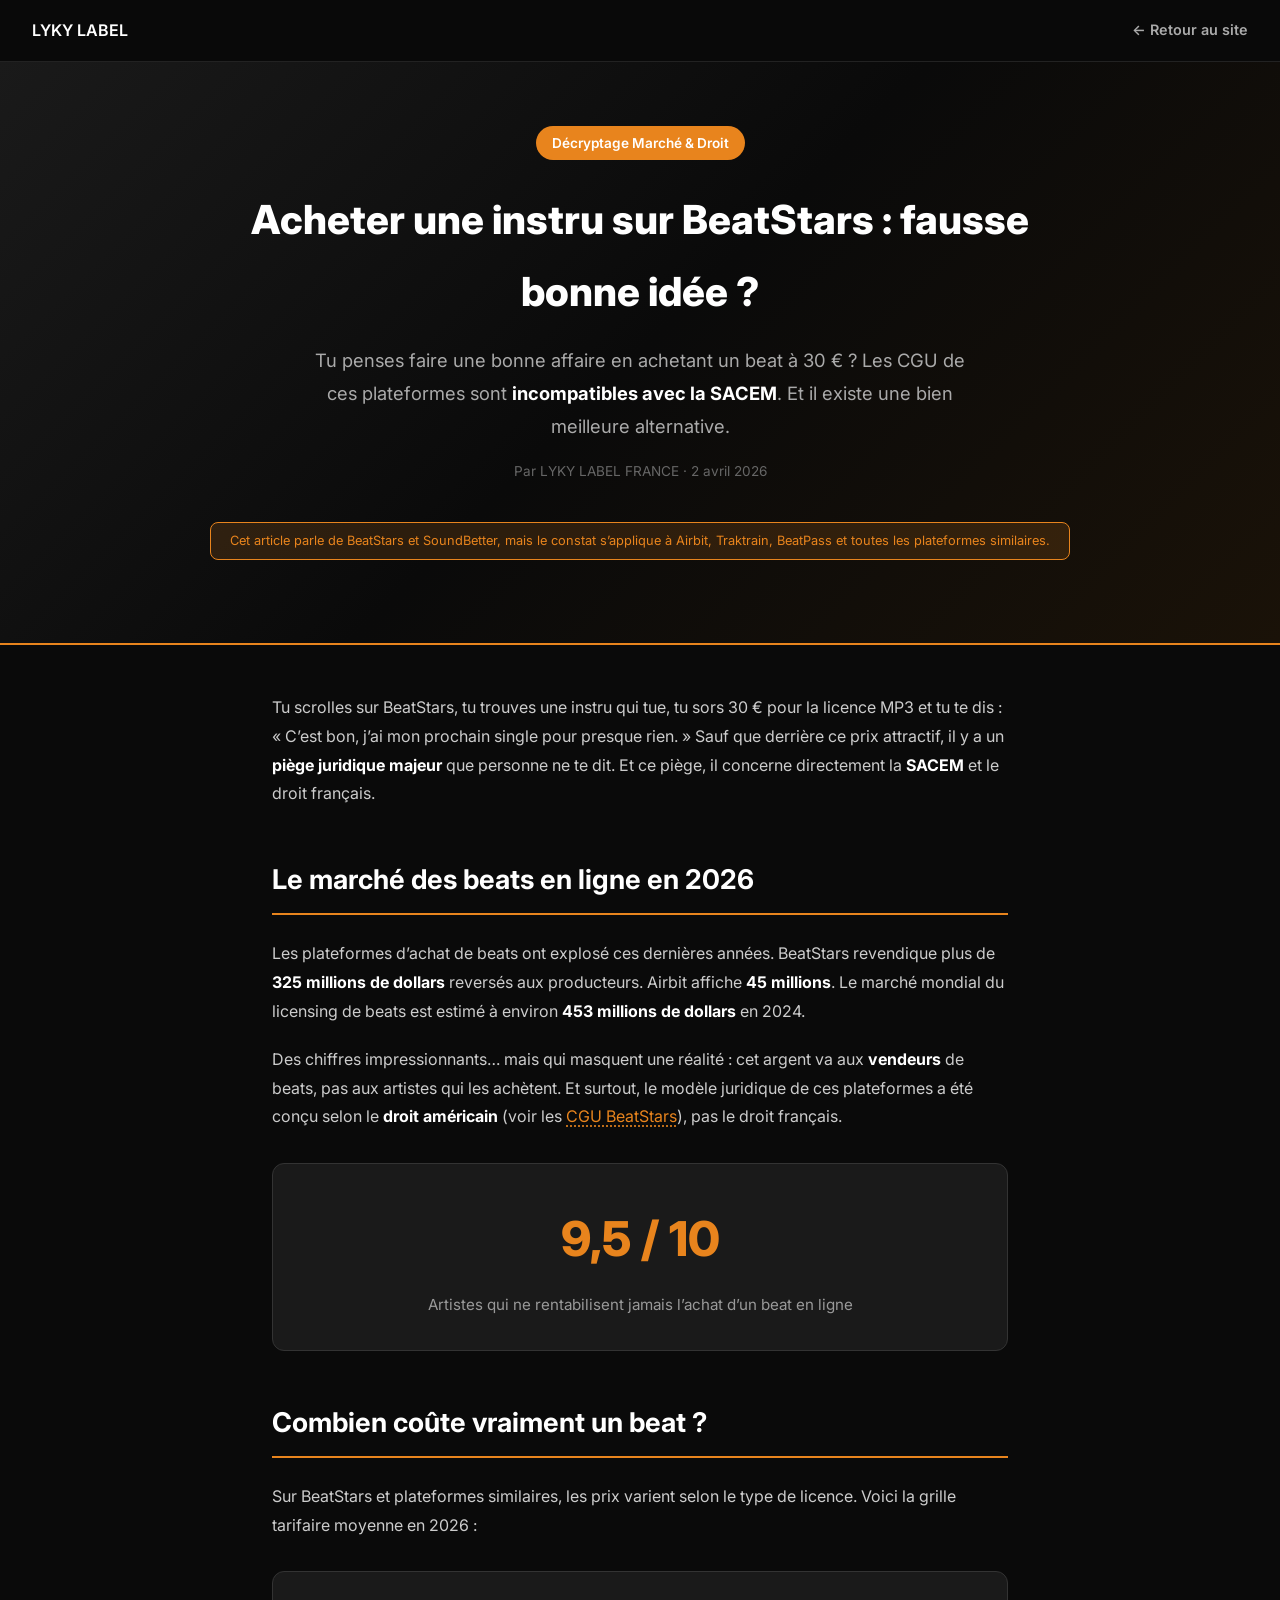
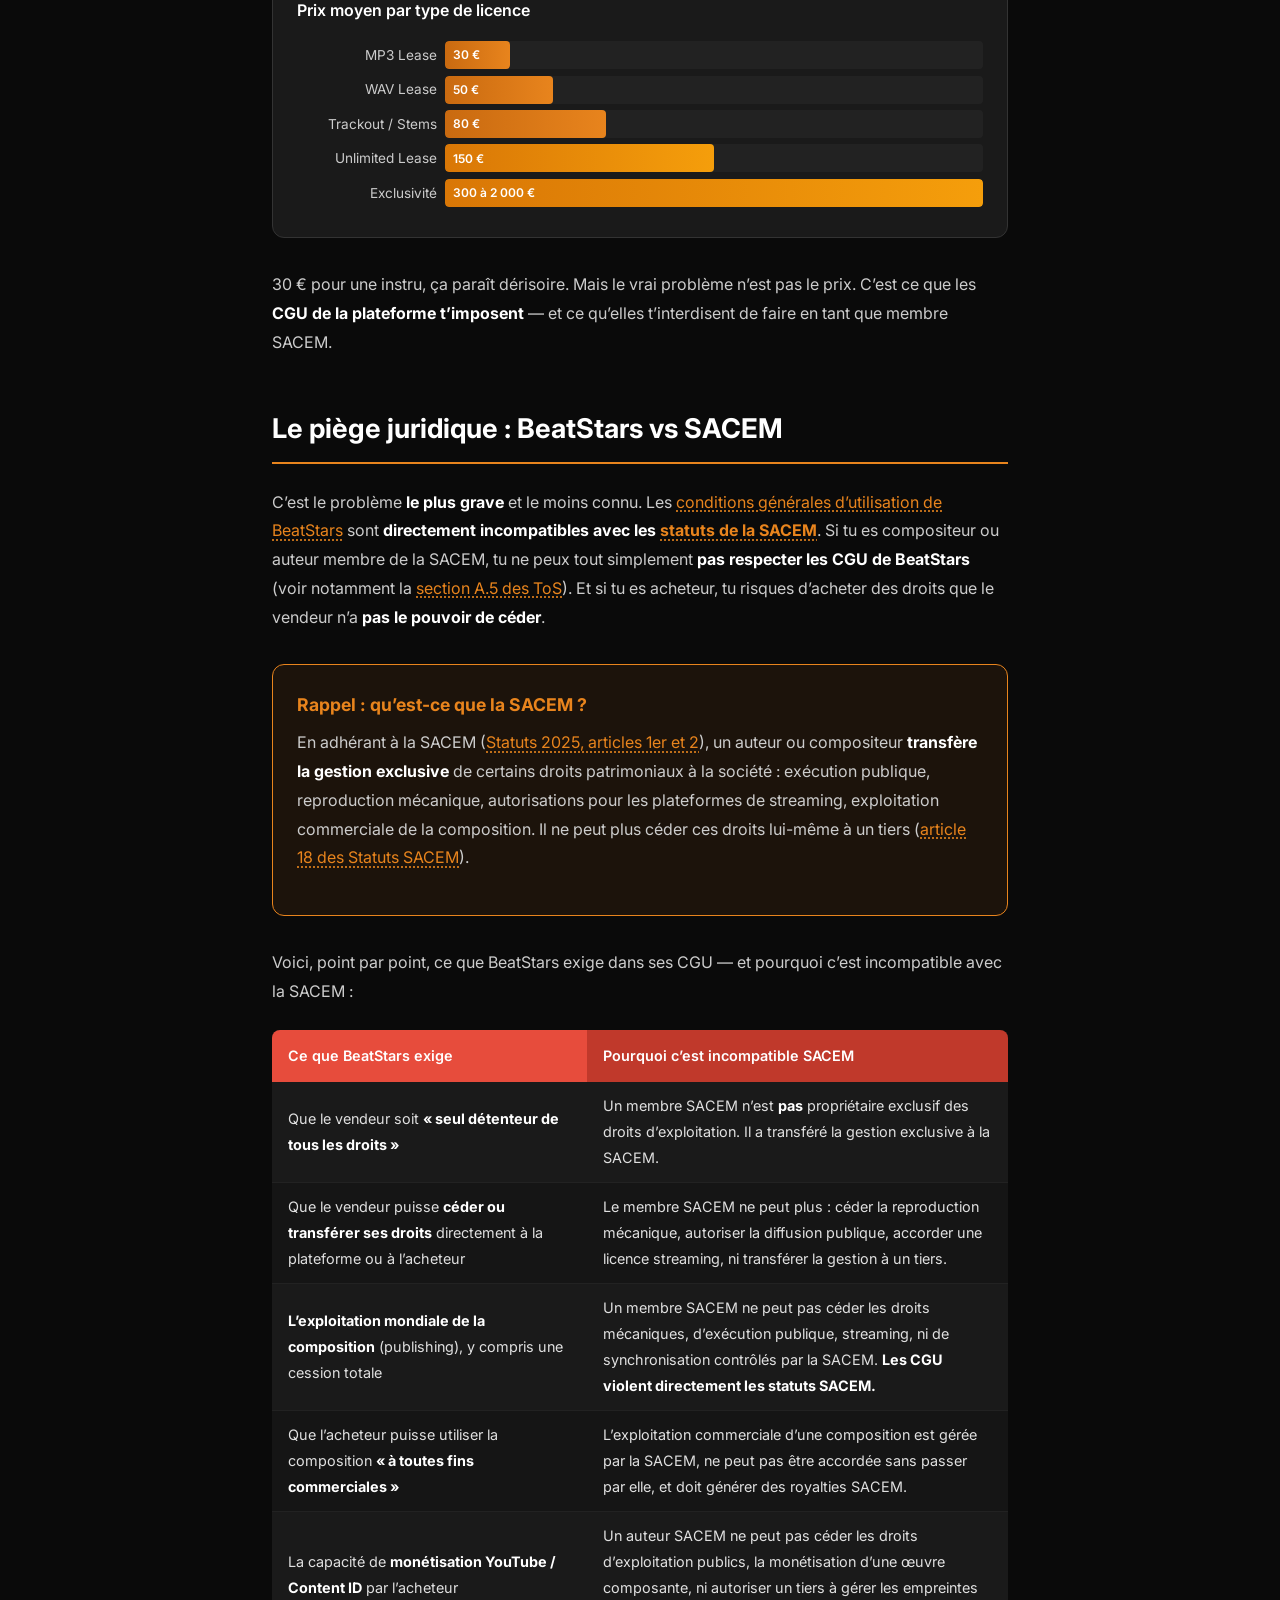
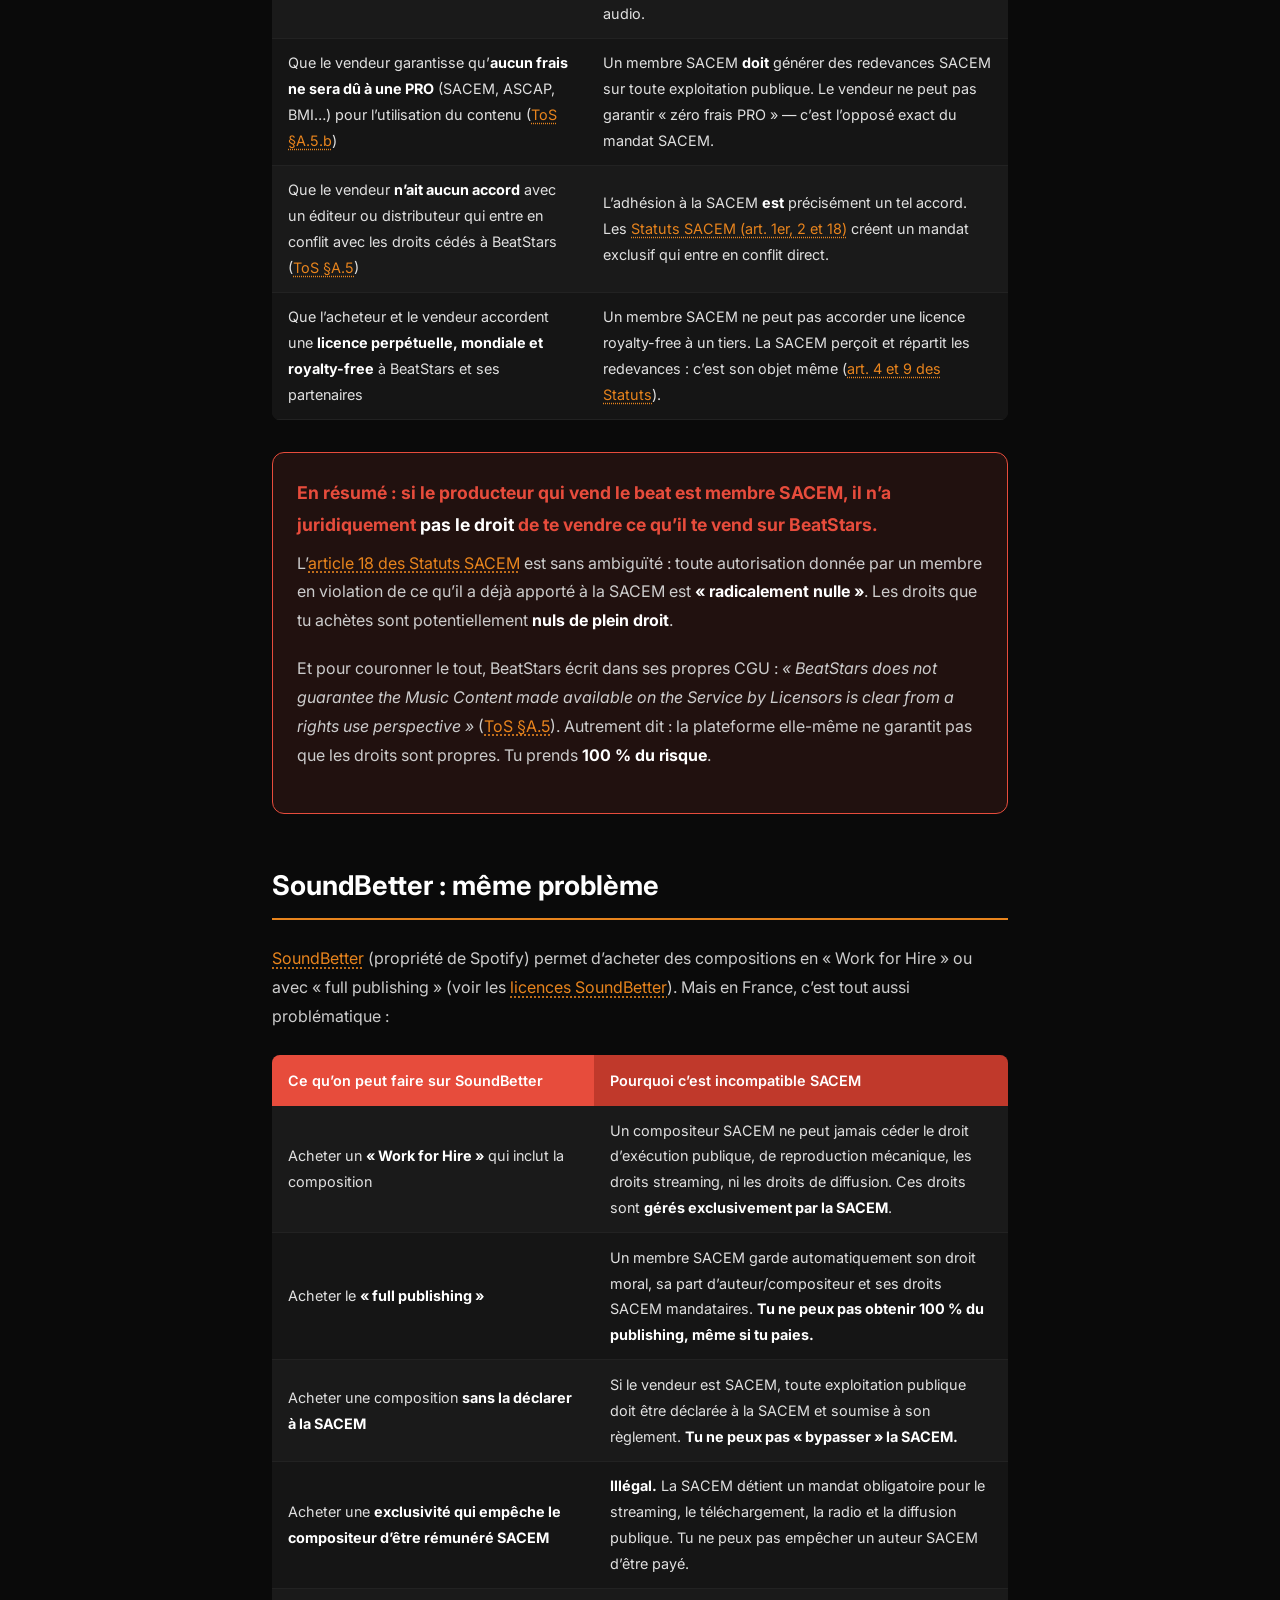
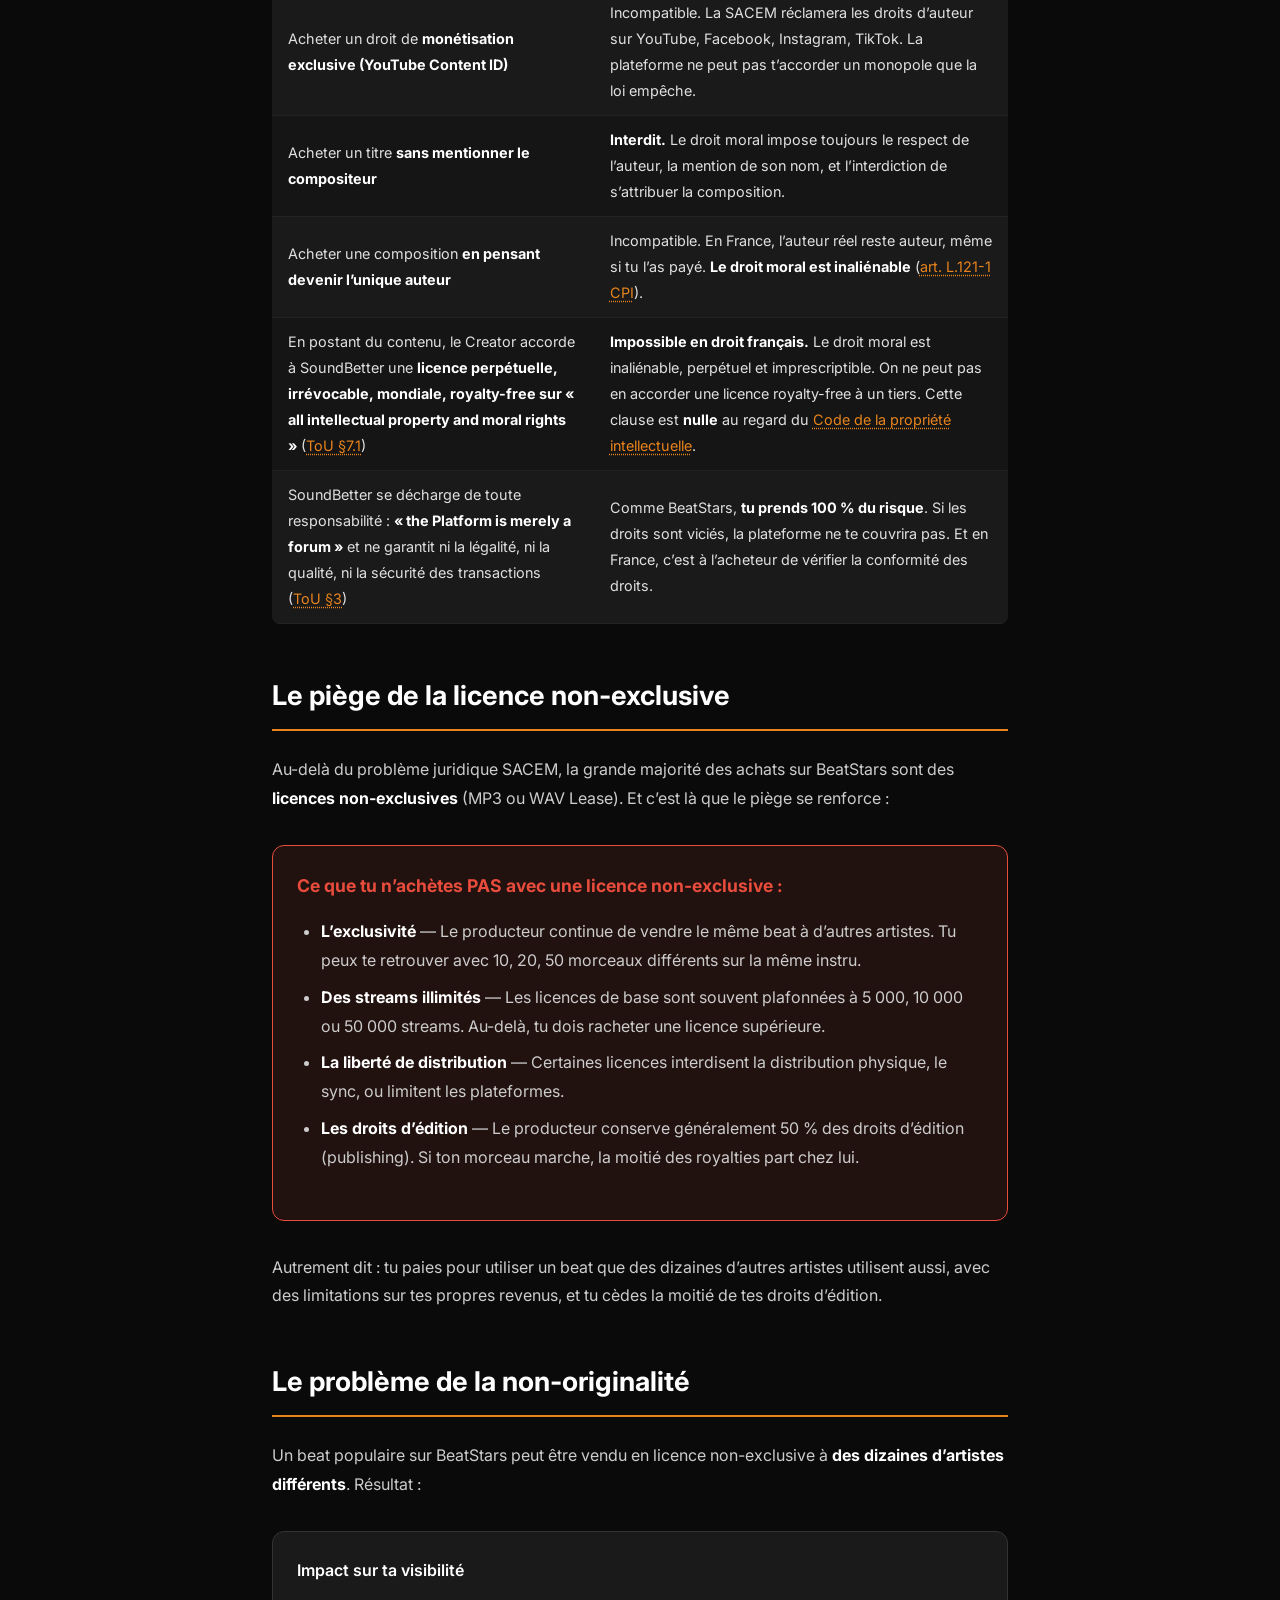
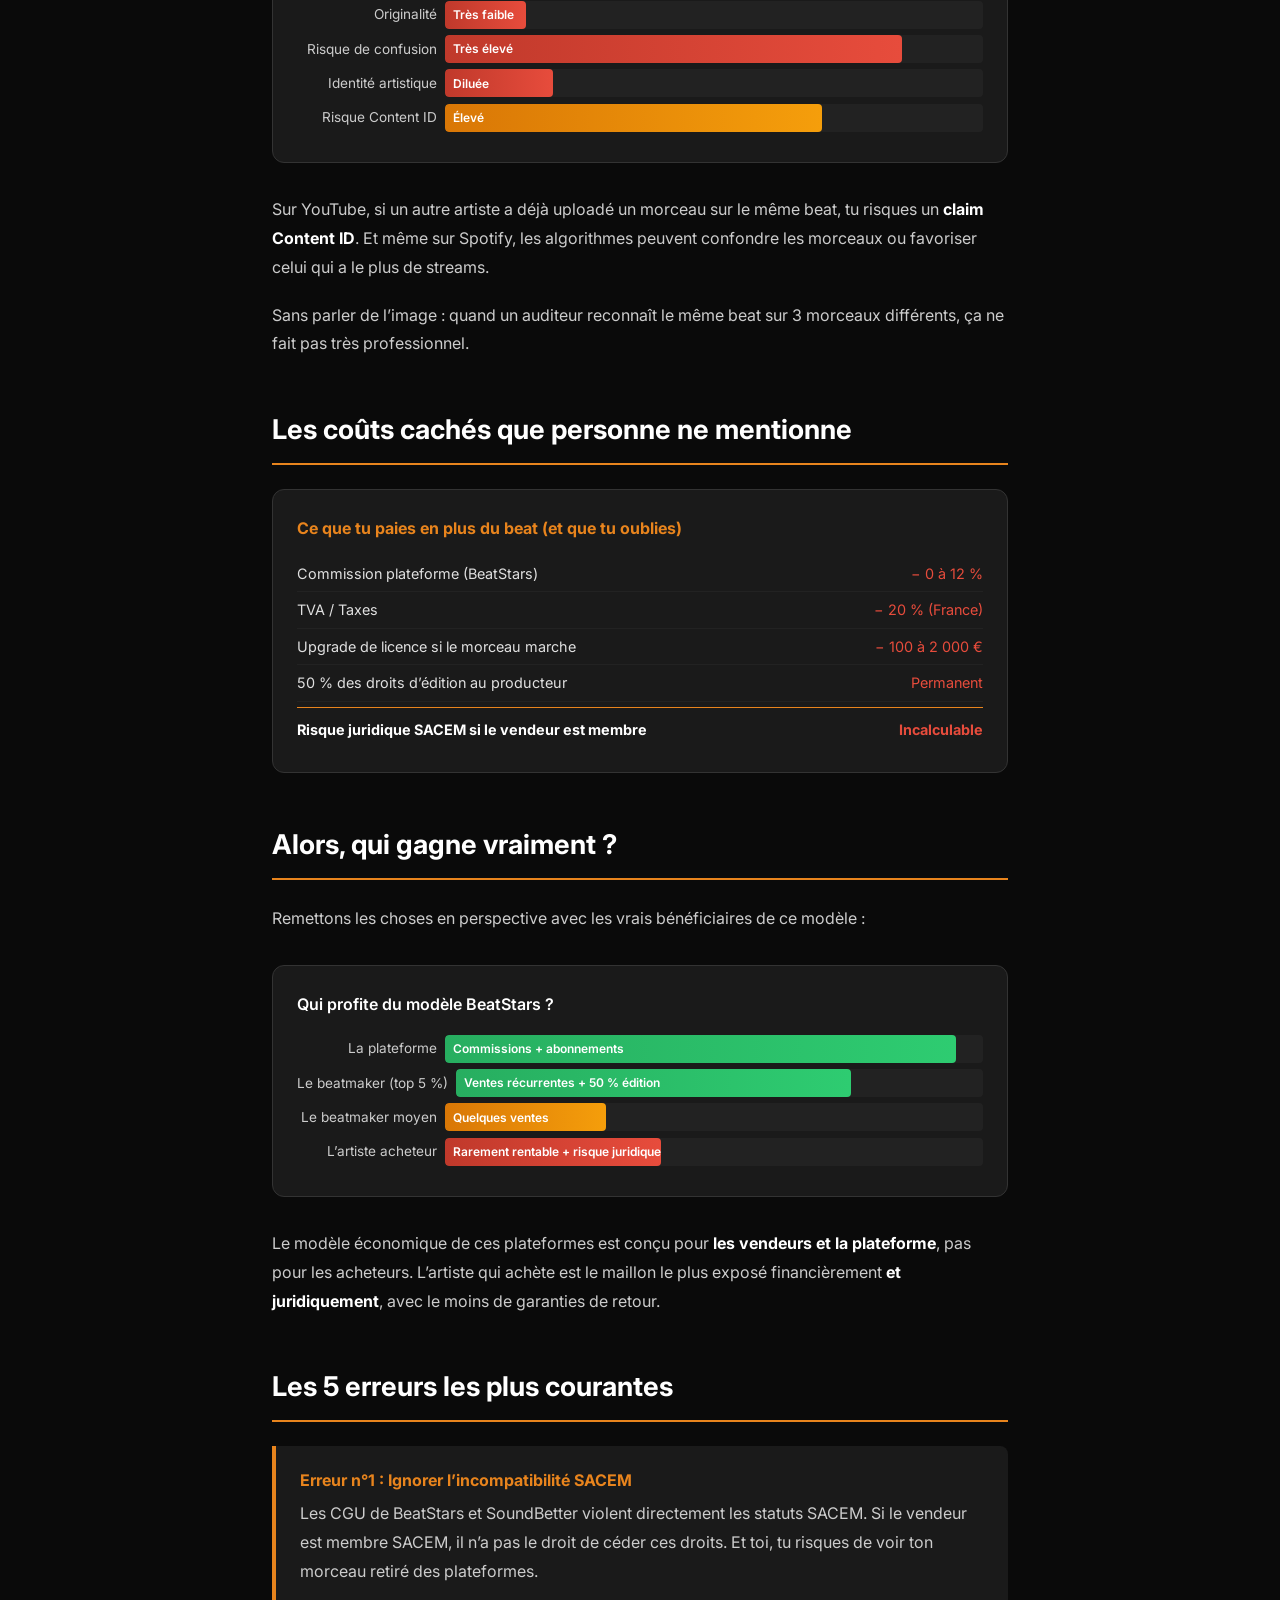
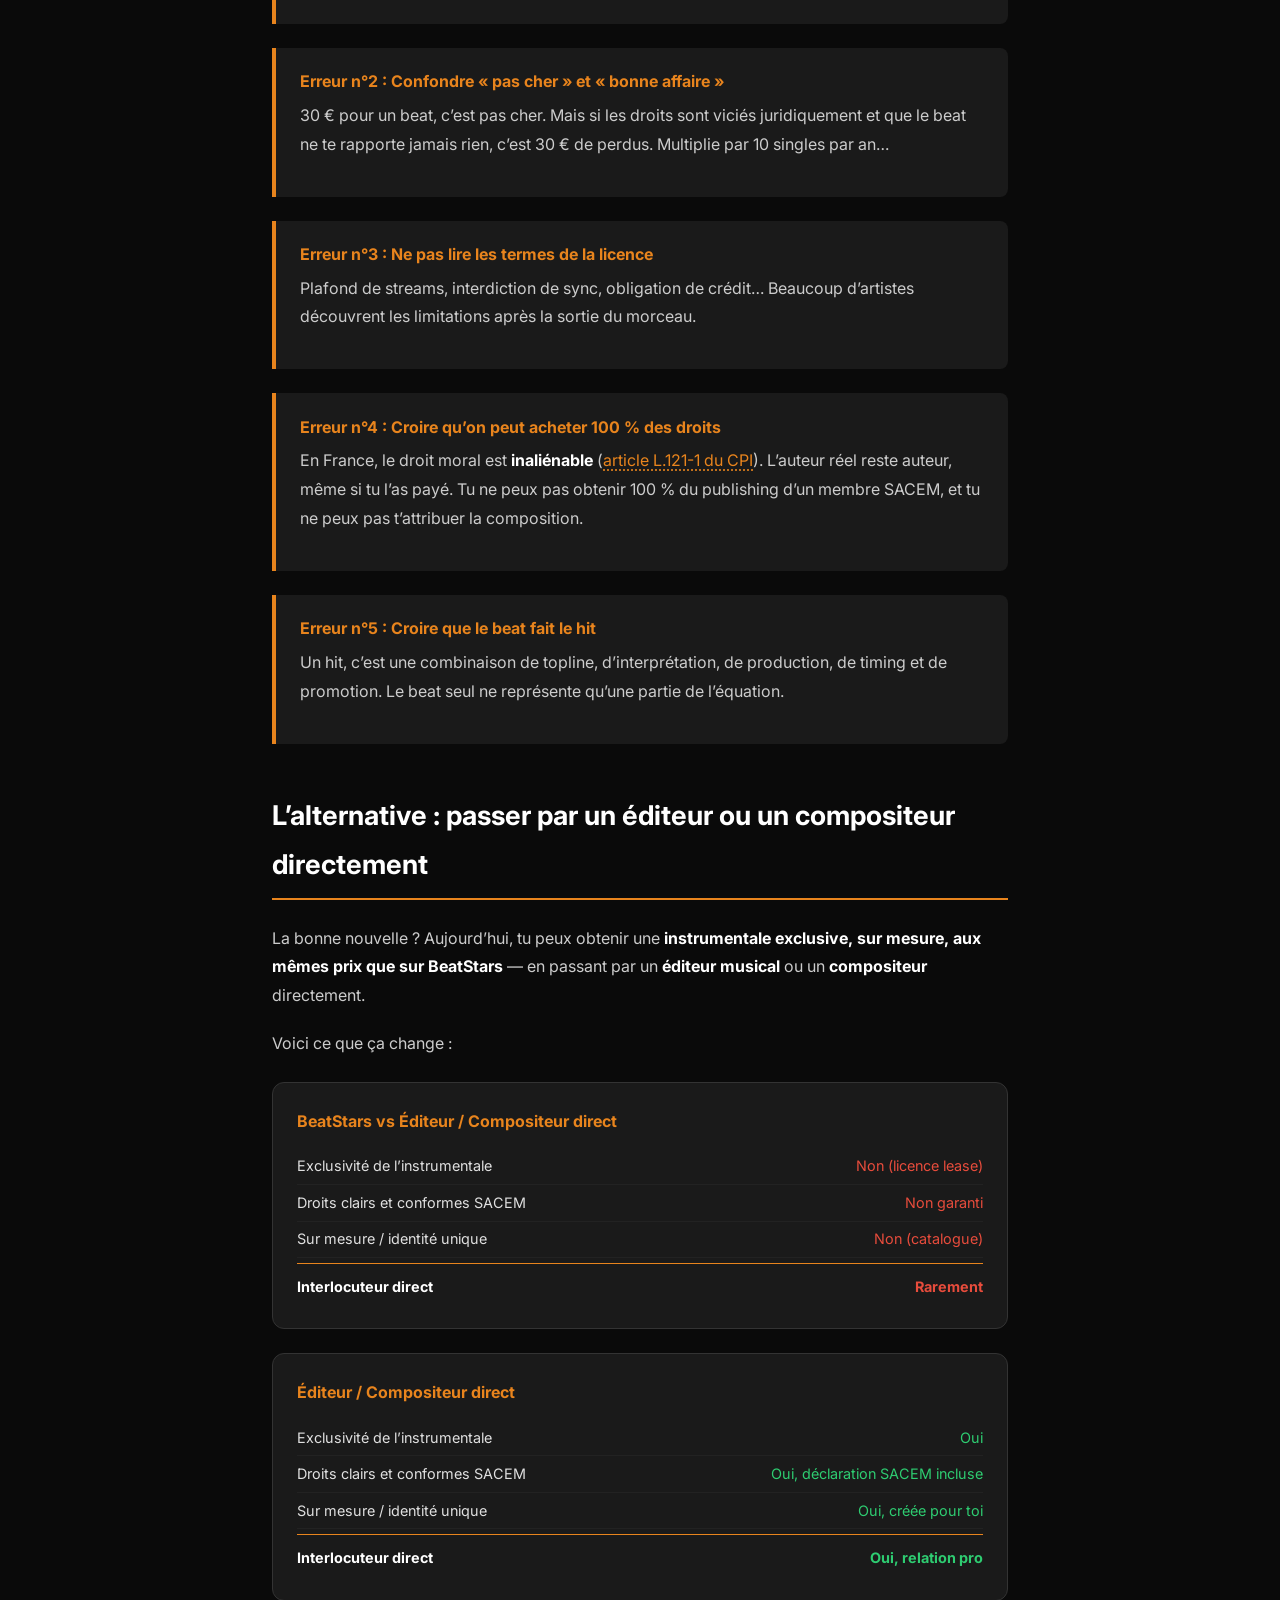
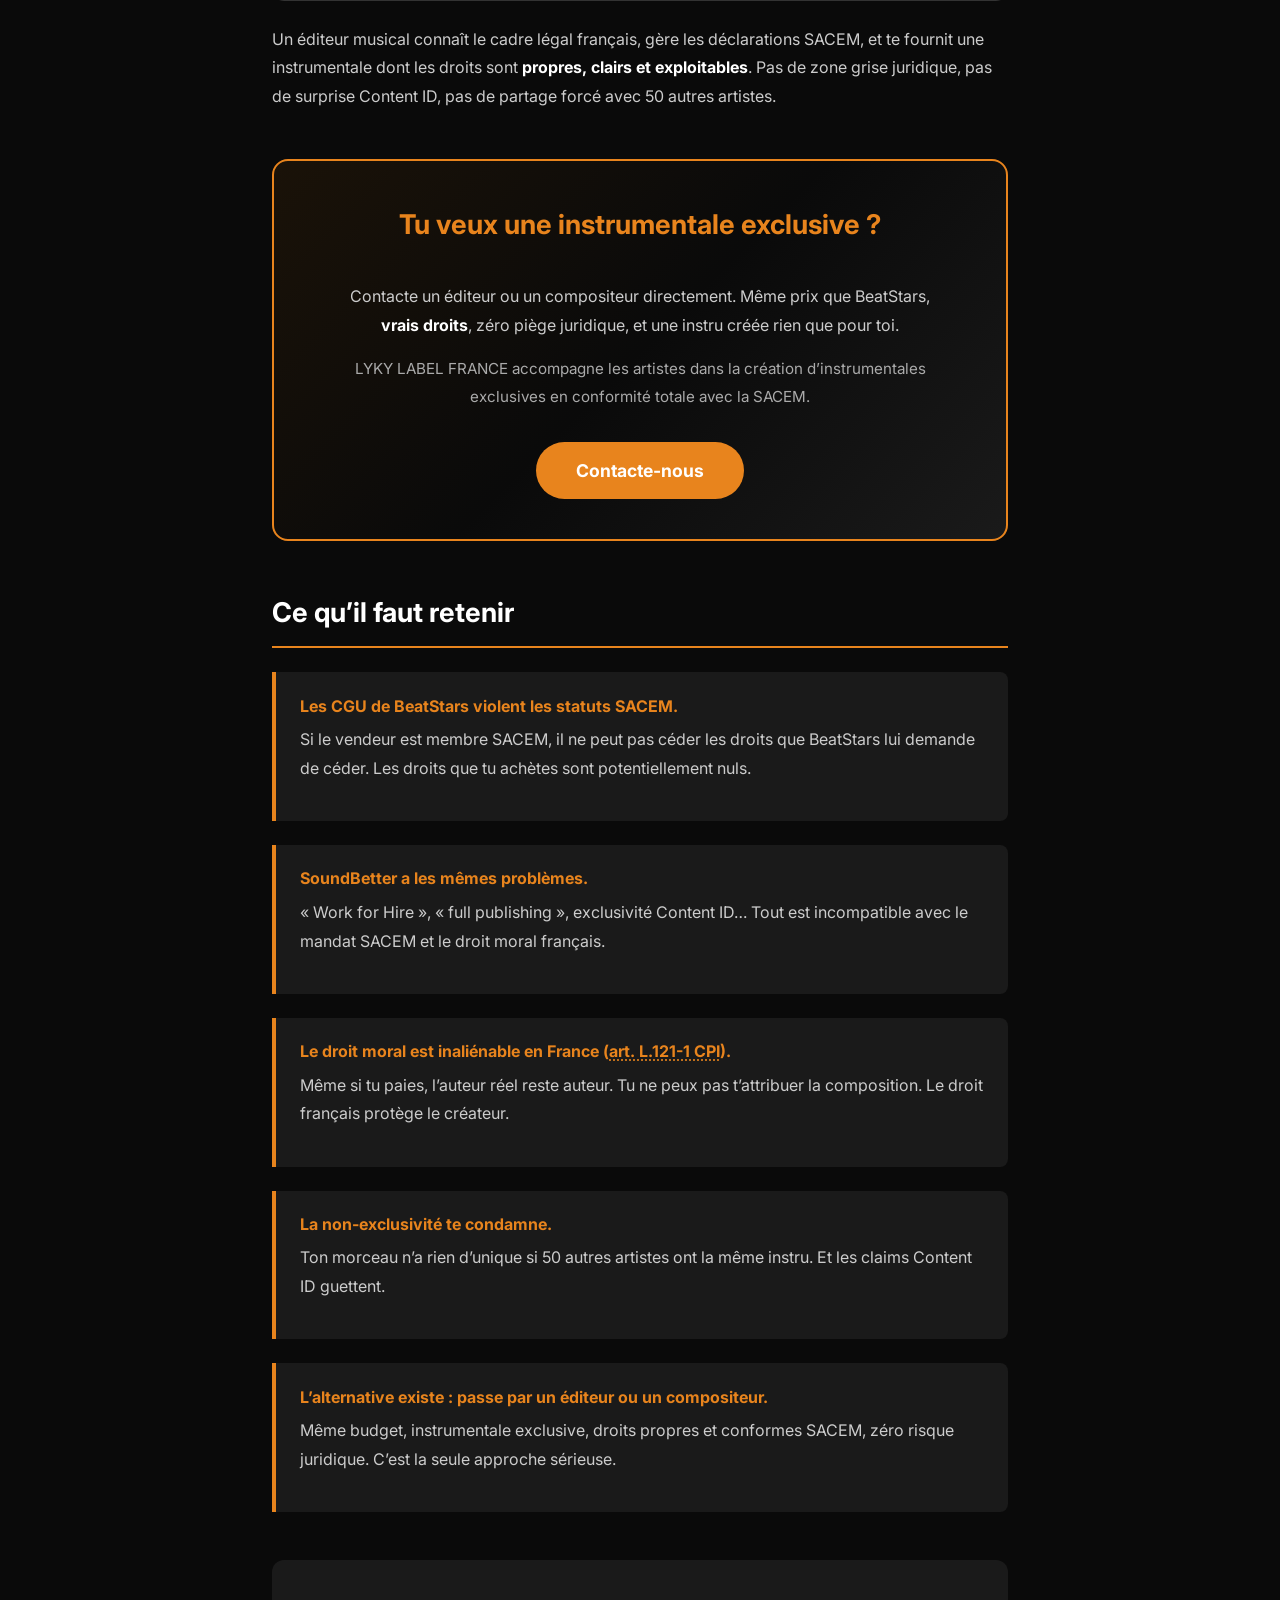
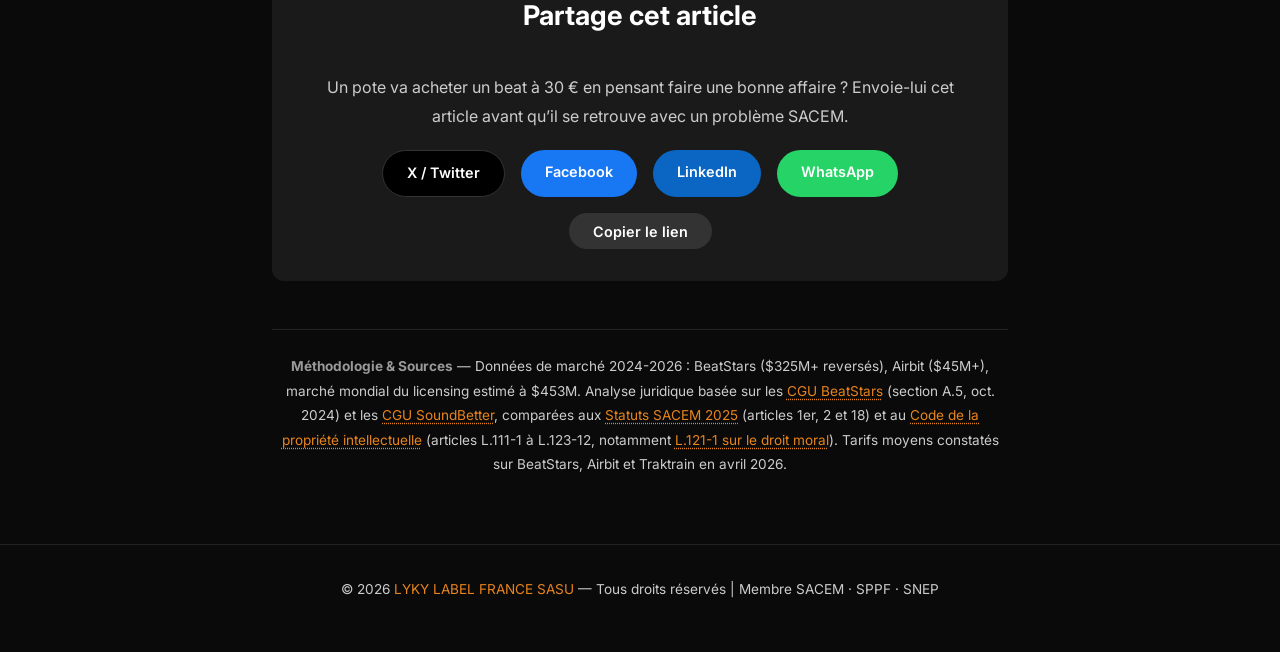
==== commit 007f81b6: "Ajout liens sources (SACEM, BeatStars, Légifrance, SoundBetter) + contradictions supplémentaires" ====
--- a/blog/beatstars-fausse-bonne-idee.html
+++ b/blog/beatstars-fausse-bonne-idee.html
@@ -109,6 +109,8 @@
         .methodology strong{color:#999}
         footer{text-align:center;padding:2rem;border-top:1px solid #222;color:#555;font-size:.85rem}
         footer a{color:#e8841d;text-decoration:none}
+        a.source-link{color:#e8841d;text-decoration:underline;text-decoration-style:dotted;text-underline-offset:3px}
+        a.source-link:hover{color:#f59e0b;text-decoration-style:solid}
         .scenario{background:#1a1a1a;border:1px solid #333;border-radius:12px;padding:1.5rem;margin:1.5rem 0}
         .scenario .scenario-title{color:#e8841d;font-weight:700;font-size:1rem;margin-bottom:.8rem}
         .scenario .scenario-line{display:flex;justify-content:space-between;padding:.3rem 0;border-bottom:1px solid #222;font-size:.9rem}
@@ -135,7 +137,7 @@
 
         <h2>Le march&#233; des beats en ligne en 2026</h2>
         <p>Les plateformes d&#8217;achat de beats ont explos&#233; ces derni&#232;res ann&#233;es. BeatStars revendique plus de <strong>325 millions de dollars</strong> revers&#233;s aux producteurs. Airbit affiche <strong>45 millions</strong>. Le march&#233; mondial du licensing de beats est estim&#233; &#224; environ <strong>453 millions de dollars</strong> en 2024.</p>
-        <p>Des chiffres impressionnants&#8230; mais qui masquent une r&#233;alit&#233; : cet argent va aux <strong>vendeurs</strong> de beats, pas aux artistes qui les ach&#232;tent. Et surtout, le mod&#232;le juridique de ces plateformes a &#233;t&#233; con&#231;u selon le <strong>droit am&#233;ricain</strong>, pas le droit fran&#231;ais.</p>
+        <p>Des chiffres impressionnants&#8230; mais qui masquent une r&#233;alit&#233; : cet argent va aux <strong>vendeurs</strong> de beats, pas aux artistes qui les ach&#232;tent. Et surtout, le mod&#232;le juridique de ces plateformes a &#233;t&#233; con&#231;u selon le <strong>droit am&#233;ricain</strong> (voir les <a href="https://www.beatstars.com/terms-of-service" target="_blank" rel="noopener" class="source-link">CGU BeatStars</a>), pas le droit fran&#231;ais.</p>
 
         <div class="stat-card">
             <div class="number">9,5 / 10</div>
@@ -155,11 +157,11 @@
         <p>30 &#8364; pour une instru, &#231;a para&#238;t d&#233;risoire. Mais le vrai probl&#232;me n&#8217;est pas le prix. C&#8217;est ce que les <strong>CGU de la plateforme t&#8217;imposent</strong> &#8212; et ce qu&#8217;elles t&#8217;interdisent de faire en tant que membre SACEM.</p>
 
         <h2>Le pi&#232;ge juridique : BeatStars vs SACEM</h2>
-        <p>C&#8217;est le probl&#232;me <strong>le plus grave</strong> et le moins connu. Les conditions g&#233;n&#233;rales d&#8217;utilisation de BeatStars sont <strong>directement incompatibles avec les statuts de la SACEM</strong>. Si tu es compositeur ou auteur membre de la SACEM, tu ne peux tout simplement <strong>pas respecter les CGU de BeatStars</strong>. Et si tu es acheteur, tu risques d&#8217;acheter des droits que le vendeur n&#8217;a <strong>pas le pouvoir de c&#233;der</strong>.</p>
+        <p>C&#8217;est le probl&#232;me <strong>le plus grave</strong> et le moins connu. Les <a href="https://www.beatstars.com/terms-of-service" target="_blank" rel="noopener" class="source-link">conditions g&#233;n&#233;rales d&#8217;utilisation de BeatStars</a> sont <strong>directement incompatibles avec les <a href="https://www.sacem.fr/la-sacem/fonctionnement/statuts-reglement-general" target="_blank" rel="noopener" class="source-link">statuts de la SACEM</a></strong>. Si tu es compositeur ou auteur membre de la SACEM, tu ne peux tout simplement <strong>pas respecter les CGU de BeatStars</strong> (voir notamment la <a href="https://www.beatstars.com/terms-of-service" target="_blank" rel="noopener" class="source-link">section A.5 des ToS</a>). Et si tu es acheteur, tu risques d&#8217;acheter des droits que le vendeur n&#8217;a <strong>pas le pouvoir de c&#233;der</strong>.</p>
 
         <div class="sacem-box">
             <div class="sacem-title">Rappel : qu&#8217;est-ce que la SACEM ?</div>
-            <p>En adh&#233;rant &#224; la SACEM, un auteur ou compositeur <strong>transf&#232;re la gestion exclusive</strong> de certains droits patrimoniaux &#224; la soci&#233;t&#233; : ex&#233;cution publique, reproduction m&#233;canique, autorisations pour les plateformes de streaming, exploitation commerciale de la composition. Il ne peut plus c&#233;der ces droits lui-m&#234;me &#224; un tiers.</p>
+            <p>En adh&#233;rant &#224; la SACEM (<a href="https://www.sacem.fr/la-sacem/fonctionnement/statuts-reglement-general" target="_blank" rel="noopener" class="source-link">Statuts 2025, articles 1er et 2</a>), un auteur ou compositeur <strong>transf&#232;re la gestion exclusive</strong> de certains droits patrimoniaux &#224; la soci&#233;t&#233; : ex&#233;cution publique, reproduction m&#233;canique, autorisations pour les plateformes de streaming, exploitation commerciale de la composition. Il ne peut plus c&#233;der ces droits lui-m&#234;me &#224; un tiers (<a href="https://www.sacem.fr/la-sacem/fonctionnement/statuts-reglement-general" target="_blank" rel="noopener" class="source-link">article 18 des Statuts SACEM</a>).</p>
         </div>
 
         <p>Voici, point par point, ce que BeatStars exige dans ses CGU &#8212; et pourquoi c&#8217;est incompatible avec la SACEM :</p>
@@ -171,15 +173,19 @@
             <tr><td><strong>L&#8217;exploitation mondiale de la composition</strong> (publishing), y compris une cession totale</td><td>Un membre SACEM ne peut pas c&#233;der les droits m&#233;caniques, d&#8217;ex&#233;cution publique, streaming, ni de synchronisation contr&#244;l&#233;s par la SACEM. <strong>Les CGU violent directement les statuts SACEM.</strong></td></tr>
             <tr><td>Que l&#8217;acheteur puisse utiliser la composition <strong>&#171; &#224; toutes fins commerciales &#187;</strong></td><td>L&#8217;exploitation commerciale d&#8217;une composition est g&#233;r&#233;e par la SACEM, ne peut pas &#234;tre accord&#233;e sans passer par elle, et doit g&#233;n&#233;rer des royalties SACEM.</td></tr>
             <tr><td>La capacit&#233; de <strong>mon&#233;tisation YouTube / Content ID</strong> par l&#8217;acheteur</td><td>Un auteur SACEM ne peut pas c&#233;der les droits d&#8217;exploitation publics, la mon&#233;tisation d&#8217;une &#339;uvre composante, ni autoriser un tiers &#224; g&#233;rer les empreintes audio.</td></tr>
+            <tr><td>Que le vendeur garantisse qu&#8217;<strong>aucun frais ne sera d&#251; &#224; une PRO</strong> (SACEM, ASCAP, BMI&#8230;) pour l&#8217;utilisation du contenu (<a href="https://www.beatstars.com/terms-of-service" target="_blank" rel="noopener" class="source-link">ToS &#167;A.5.b</a>)</td><td>Un membre SACEM <strong>doit</strong> g&#233;n&#233;rer des redevances SACEM sur toute exploitation publique. Le vendeur ne peut pas garantir &#171; z&#233;ro frais PRO &#187; &#8212; c&#8217;est l&#8217;oppos&#233; exact du mandat SACEM.</td></tr>
+            <tr><td>Que le vendeur <strong>n&#8217;ait aucun accord</strong> avec un &#233;diteur ou distributeur qui entre en conflit avec les droits c&#233;d&#233;s &#224; BeatStars (<a href="https://www.beatstars.com/terms-of-service" target="_blank" rel="noopener" class="source-link">ToS &#167;A.5</a>)</td><td>L&#8217;adh&#233;sion &#224; la SACEM <strong>est</strong> pr&#233;cis&#233;ment un tel accord. Les <a href="https://www.sacem.fr/la-sacem/fonctionnement/statuts-reglement-general" target="_blank" rel="noopener" class="source-link">Statuts SACEM (art. 1er, 2 et 18)</a> cr&#233;ent un mandat exclusif qui entre en conflit direct.</td></tr>
+            <tr><td>Que l&#8217;acheteur et le vendeur accordent une <strong>licence perp&#233;tuelle, mondiale et royalty-free</strong> &#224; BeatStars et ses partenaires</td><td>Un membre SACEM ne peut pas accorder une licence royalty-free &#224; un tiers. La SACEM per&#231;oit et r&#233;partit les redevances : c&#8217;est son objet m&#234;me (<a href="https://www.sacem.fr/la-sacem/fonctionnement/statuts-reglement-general" target="_blank" rel="noopener" class="source-link">art. 4 et 9 des Statuts</a>).</td></tr>
         </table>
 
         <div class="warning-box">
             <div class="warning-title">En r&#233;sum&#233; : si le producteur qui vend le beat est membre SACEM, il n&#8217;a juridiquement <strong>pas le droit</strong> de te vendre ce qu&#8217;il te vend sur BeatStars.</div>
-            <p>Et si tu ach&#232;tes, tu acquiers des droits que le vendeur ne pouvait pas c&#233;der. Ton morceau peut &#234;tre retir&#233; des plateformes &#224; tout moment si la SACEM r&#233;clame ses droits.</p>
+            <p>L&#8217;<a href="https://www.sacem.fr/la-sacem/fonctionnement/statuts-reglement-general" target="_blank" rel="noopener" class="source-link">article 18 des Statuts SACEM</a> est sans ambigu&#239;t&#233; : toute autorisation donn&#233;e par un membre en violation de ce qu&#8217;il a d&#233;j&#224; apport&#233; &#224; la SACEM est <strong>&#171; radicalement nulle &#187;</strong>. Les droits que tu ach&#232;tes sont potentiellement <strong>nuls de plein droit</strong>.</p>
+            <p>Et pour couronner le tout, BeatStars &#233;crit dans ses propres CGU : <em>&#171; BeatStars does not guarantee the Music Content made available on the Service by Licensors is clear from a rights use perspective &#187;</em> (<a href="https://www.beatstars.com/terms-of-service" target="_blank" rel="noopener" class="source-link">ToS &#167;A.5</a>). Autrement dit : la plateforme elle-m&#234;me ne garantit pas que les droits sont propres. Tu prends <strong>100 % du risque</strong>.</p>
         </div>
 
         <h2>SoundBetter : m&#234;me probl&#232;me</h2>
-        <p>SoundBetter (propri&#233;t&#233; de Spotify) permet d&#8217;acheter des compositions en &#171; Work for Hire &#187; ou avec &#171; full publishing &#187;. Mais en France, c&#8217;est tout aussi probl&#233;matique :</p>
+        <p><a href="https://soundbetter.com/terms-of-use" target="_blank" rel="noopener" class="source-link">SoundBetter</a> (propri&#233;t&#233; de Spotify) permet d&#8217;acheter des compositions en &#171; Work for Hire &#187; ou avec &#171; full publishing &#187; (voir les <a href="https://soundbetter.com/site/licenses" target="_blank" rel="noopener" class="source-link">licences SoundBetter</a>). Mais en France, c&#8217;est tout aussi probl&#233;matique :</p>
 
         <table class="compare-table">
             <tr><th>Ce qu&#8217;on peut faire sur SoundBetter</th><th>Pourquoi c&#8217;est incompatible SACEM</th></tr>
@@ -189,7 +195,9 @@
             <tr><td>Acheter une <strong>exclusivit&#233; qui emp&#234;che le compositeur d&#8217;&#234;tre r&#233;mun&#233;r&#233; SACEM</strong></td><td><strong>Ill&#233;gal.</strong> La SACEM d&#233;tient un mandat obligatoire pour le streaming, le t&#233;l&#233;chargement, la radio et la diffusion publique. Tu ne peux pas emp&#234;cher un auteur SACEM d&#8217;&#234;tre pay&#233;.</td></tr>
             <tr><td>Acheter un droit de <strong>mon&#233;tisation exclusive (YouTube Content ID)</strong></td><td>Incompatible. La SACEM r&#233;clamera les droits d&#8217;auteur sur YouTube, Facebook, Instagram, TikTok. La plateforme ne peut pas t&#8217;accorder un monopole que la loi emp&#234;che.</td></tr>
             <tr><td>Acheter un titre <strong>sans mentionner le compositeur</strong></td><td><strong>Interdit.</strong> Le droit moral impose toujours le respect de l&#8217;auteur, la mention de son nom, et l&#8217;interdiction de s&#8217;attribuer la composition.</td></tr>
-            <tr><td>Acheter une composition <strong>en pensant devenir l&#8217;unique auteur</strong></td><td>Incompatible. En France, l&#8217;auteur r&#233;el reste auteur, m&#234;me si tu l&#8217;as pay&#233;. <strong>Le droit moral est inali&#233;nable.</strong></td></tr>
+            <tr><td>Acheter une composition <strong>en pensant devenir l&#8217;unique auteur</strong></td><td>Incompatible. En France, l&#8217;auteur r&#233;el reste auteur, m&#234;me si tu l&#8217;as pay&#233;. <strong>Le droit moral est inali&#233;nable</strong> (<a href="https://www.legifrance.gouv.fr/codes/article_lc/LEGIARTI000006278891/" target="_blank" rel="noopener" class="source-link">art. L.121-1 CPI</a>).</td></tr>
+            <tr><td>En postant du contenu, le Creator accorde &#224; SoundBetter une <strong>licence perp&#233;tuelle, irr&#233;vocable, mondiale, royalty-free sur &#171; all intellectual property and moral rights &#187;</strong> (<a href="https://soundbetter.com/terms-of-use" target="_blank" rel="noopener" class="source-link">ToU &#167;7.1</a>)</td><td><strong>Impossible en droit fran&#231;ais.</strong> Le droit moral est inali&#233;nable, perp&#233;tuel et imprescriptible. On ne peut pas en accorder une licence royalty-free &#224; un tiers. Cette clause est <strong>nulle</strong> au regard du <a href="https://www.legifrance.gouv.fr/codes/article_lc/LEGIARTI000006278891/" target="_blank" rel="noopener" class="source-link">Code de la propri&#233;t&#233; intellectuelle</a>.</td></tr>
+            <tr><td>SoundBetter se d&#233;charge de toute responsabilit&#233; : <strong>&#171; the Platform is merely a forum &#187;</strong> et ne garantit ni la l&#233;galit&#233;, ni la qualit&#233;, ni la s&#233;curit&#233; des transactions (<a href="https://soundbetter.com/terms-of-use" target="_blank" rel="noopener" class="source-link">ToU &#167;3</a>)</td><td>Comme BeatStars, <strong>tu prends 100 % du risque</strong>. Si les droits sont vici&#233;s, la plateforme ne te couvrira pas. Et en France, c&#8217;est &#224; l&#8217;acheteur de v&#233;rifier la conformit&#233; des droits.</td></tr>
         </table>
 
         <h2>Le pi&#232;ge de la licence non-exclusive</h2>
@@ -242,7 +250,7 @@
         <div class="takeaway"><div class="title">Erreur n&#176;1 : Ignorer l&#8217;incompatibilit&#233; SACEM</div><p>Les CGU de BeatStars et SoundBetter violent directement les statuts SACEM. Si le vendeur est membre SACEM, il n&#8217;a pas le droit de c&#233;der ces droits. Et toi, tu risques de voir ton morceau retir&#233; des plateformes.</p></div>
         <div class="takeaway"><div class="title">Erreur n&#176;2 : Confondre &#171; pas cher &#187; et &#171; bonne affaire &#187;</div><p>30 &#8364; pour un beat, c&#8217;est pas cher. Mais si les droits sont vici&#233;s juridiquement et que le beat ne te rapporte jamais rien, c&#8217;est 30 &#8364; de perdus. Multiplie par 10 singles par an&#8230;</p></div>
         <div class="takeaway"><div class="title">Erreur n&#176;3 : Ne pas lire les termes de la licence</div><p>Plafond de streams, interdiction de sync, obligation de cr&#233;dit&#8230; Beaucoup d&#8217;artistes d&#233;couvrent les limitations apr&#232;s la sortie du morceau.</p></div>
-        <div class="takeaway"><div class="title">Erreur n&#176;4 : Croire qu&#8217;on peut acheter 100 % des droits</div><p>En France, le droit moral est <strong>inali&#233;nable</strong>. L&#8217;auteur r&#233;el reste auteur, m&#234;me si tu l&#8217;as pay&#233;. Tu ne peux pas obtenir 100 % du publishing d&#8217;un membre SACEM, et tu ne peux pas t&#8217;attribuer la composition.</p></div>
+        <div class="takeaway"><div class="title">Erreur n&#176;4 : Croire qu&#8217;on peut acheter 100 % des droits</div><p>En France, le droit moral est <strong>inali&#233;nable</strong> (<a href="https://www.legifrance.gouv.fr/codes/article_lc/LEGIARTI000006278891/" target="_blank" rel="noopener" class="source-link">article L.121-1 du CPI</a>). L&#8217;auteur r&#233;el reste auteur, m&#234;me si tu l&#8217;as pay&#233;. Tu ne peux pas obtenir 100 % du publishing d&#8217;un membre SACEM, et tu ne peux pas t&#8217;attribuer la composition.</p></div>
         <div class="takeaway"><div class="title">Erreur n&#176;5 : Croire que le beat fait le hit</div><p>Un hit, c&#8217;est une combinaison de topline, d&#8217;interpr&#233;tation, de production, de timing et de promotion. Le beat seul ne repr&#233;sente qu&#8217;une partie de l&#8217;&#233;quation.</p></div>
 
         <h2>L&#8217;alternative : passer par un &#233;diteur ou un compositeur directement</h2>
@@ -274,7 +282,7 @@
         <h2>Ce qu&#8217;il faut retenir</h2>
         <div class="takeaway"><div class="title">Les CGU de BeatStars violent les statuts SACEM.</div><p>Si le vendeur est membre SACEM, il ne peut pas c&#233;der les droits que BeatStars lui demande de c&#233;der. Les droits que tu ach&#232;tes sont potentiellement nuls.</p></div>
         <div class="takeaway"><div class="title">SoundBetter a les m&#234;mes probl&#232;mes.</div><p>&#171; Work for Hire &#187;, &#171; full publishing &#187;, exclusivit&#233; Content ID&#8230; Tout est incompatible avec le mandat SACEM et le droit moral fran&#231;ais.</p></div>
-        <div class="takeaway"><div class="title">Le droit moral est inali&#233;nable en France.</div><p>M&#234;me si tu paies, l&#8217;auteur r&#233;el reste auteur. Tu ne peux pas t&#8217;attribuer la composition. Le droit fran&#231;ais prot&#232;ge le cr&#233;ateur.</p></div>
+        <div class="takeaway"><div class="title">Le droit moral est inali&#233;nable en France (<a href="https://www.legifrance.gouv.fr/codes/article_lc/LEGIARTI000006278891/" target="_blank" rel="noopener" class="source-link">art. L.121-1 CPI</a>).</div><p>M&#234;me si tu paies, l&#8217;auteur r&#233;el reste auteur. Tu ne peux pas t&#8217;attribuer la composition. Le droit fran&#231;ais prot&#232;ge le cr&#233;ateur.</p></div>
         <div class="takeaway"><div class="title">La non-exclusivit&#233; te condamne.</div><p>Ton morceau n&#8217;a rien d&#8217;unique si 50 autres artistes ont la m&#234;me instru. Et les claims Content ID guettent.</p></div>
         <div class="takeaway"><div class="title">L&#8217;alternative existe : passe par un &#233;diteur ou un compositeur.</div><p>M&#234;me budget, instrumentale exclusive, droits propres et conformes SACEM, z&#233;ro risque juridique. C&#8217;est la seule approche s&#233;rieuse.</p></div>
 
@@ -290,11 +298,11 @@
             </div>
         </div>
         <div class="methodology">
-            <p><strong>M&#233;thodologie &amp; Sources</strong> &#8212; Donn&#233;es de march&#233; 2024-2026 : BeatStars ($325M+ revers&#233;s), Airbit ($45M+), march&#233; mondial du licensing estim&#233; &#224; $453M. Analyse juridique bas&#233;e sur les CGU BeatStars et SoundBetter compar&#233;es aux statuts de la SACEM et au Code de la propri&#233;t&#233; intellectuelle fran&#231;ais (articles L.111-1 &#224; L.123-12). Tarifs moyens constat&#233;s sur BeatStars, Airbit et Traktrain en avril 2026.</p>
+            <p><strong>M&#233;thodologie &amp; Sources</strong> &#8212; Donn&#233;es de march&#233; 2024-2026 : BeatStars ($325M+ revers&#233;s), Airbit ($45M+), march&#233; mondial du licensing estim&#233; &#224; $453M. Analyse juridique bas&#233;e sur les <a href="https://www.beatstars.com/terms-of-service" target="_blank" rel="noopener" class="source-link">CGU BeatStars</a> (section A.5, oct. 2024) et les <a href="https://soundbetter.com/terms-of-use" target="_blank" rel="noopener" class="source-link">CGU SoundBetter</a>, compar&#233;es aux <a href="https://www.sacem.fr/la-sacem/fonctionnement/statuts-reglement-general" target="_blank" rel="noopener" class="source-link">Statuts SACEM 2025</a> (articles 1er, 2 et 18) et au <a href="https://www.legifrance.gouv.fr/codes/section_lc/LEGITEXT000006069414/LEGISCTA000006146349/" target="_blank" rel="noopener" class="source-link">Code de la propri&#233;t&#233; intellectuelle</a> (articles L.111-1 &#224; L.123-12, notamment <a href="https://www.legifrance.gouv.fr/codes/article_lc/LEGIARTI000006278891/" target="_blank" rel="noopener" class="source-link">L.121-1 sur le droit moral</a>). Tarifs moyens constat&#233;s sur BeatStars, Airbit et Traktrain en avril 2026.</p>
         </div>
     </article>
     <footer>
         <p>&#169; 2026 <a href="https://lykylabelfrance.github.io/">LYKY LABEL FRANCE SASU</a> &#8212; Tous droits r&#233;serv&#233;s | Membre SACEM &#183; SPPF &#183; SNEP</p>
     </footer>
 </body>
-</html>
+</html>
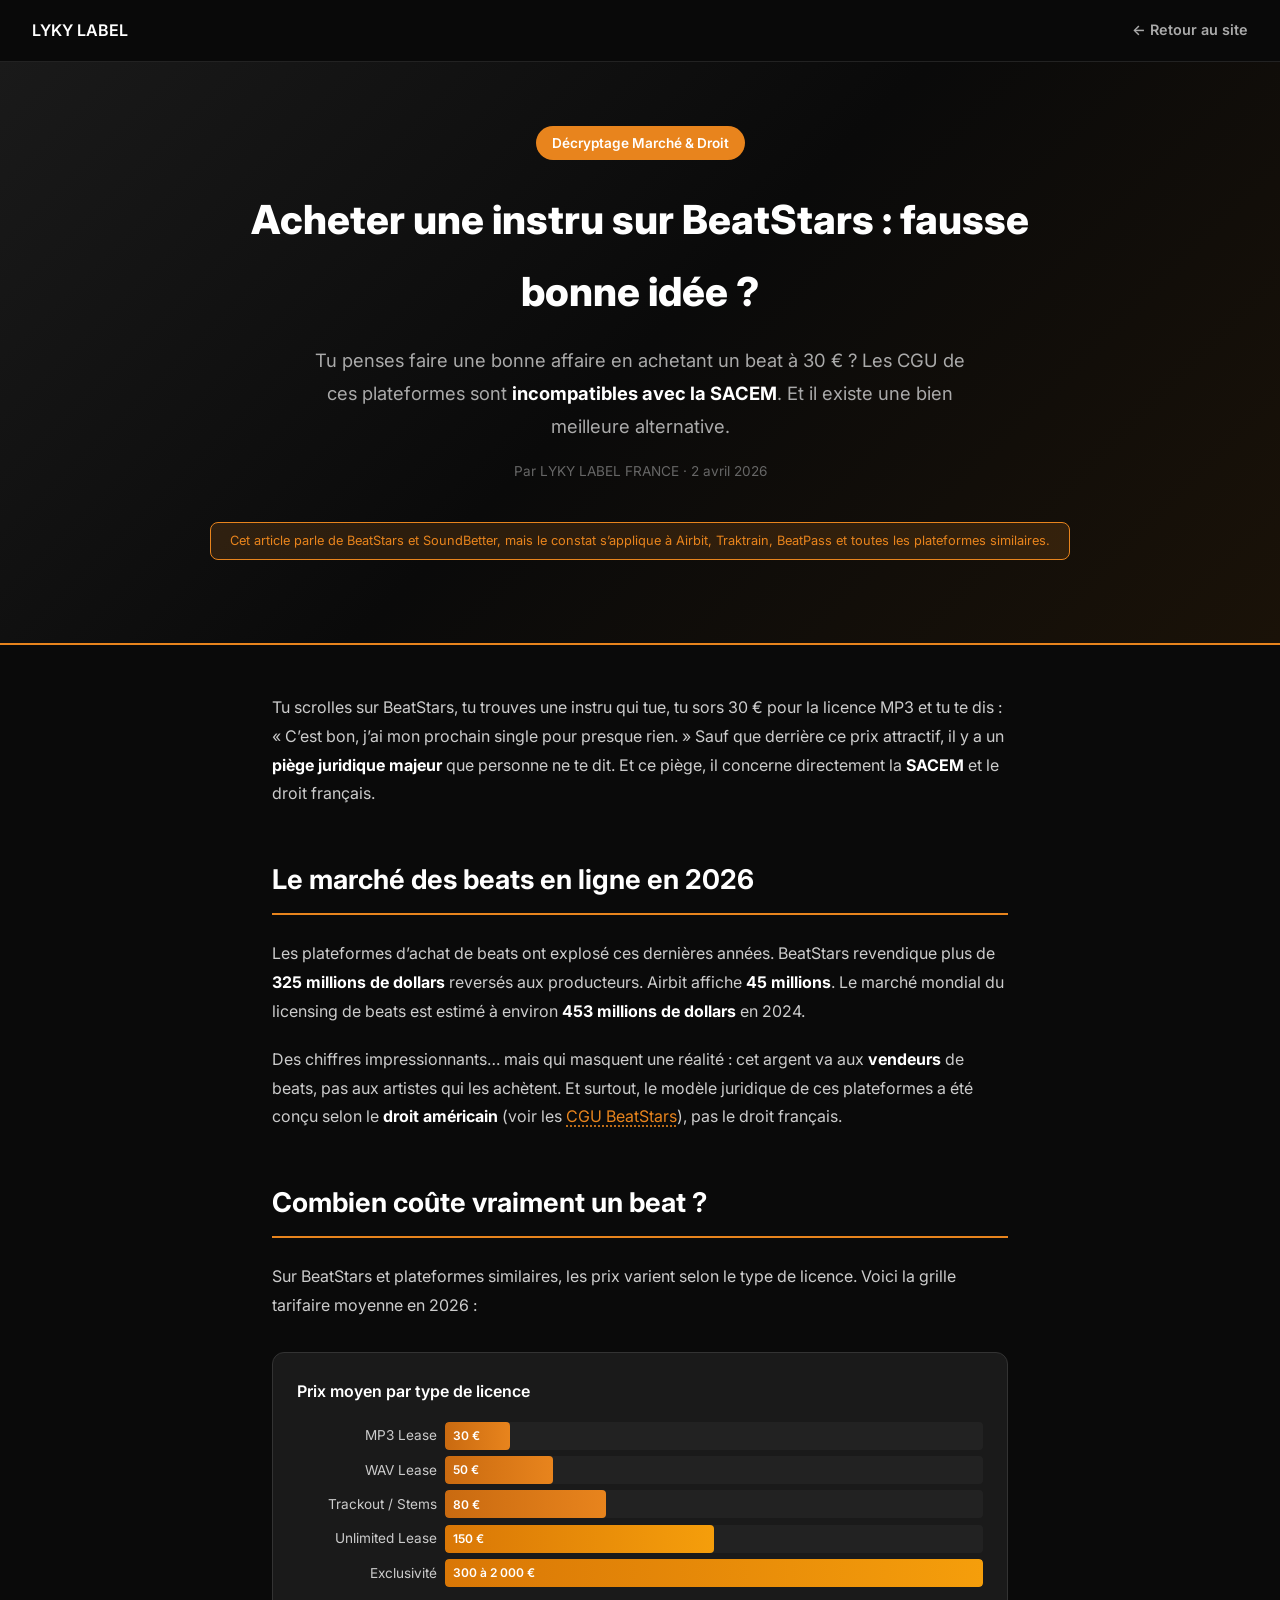
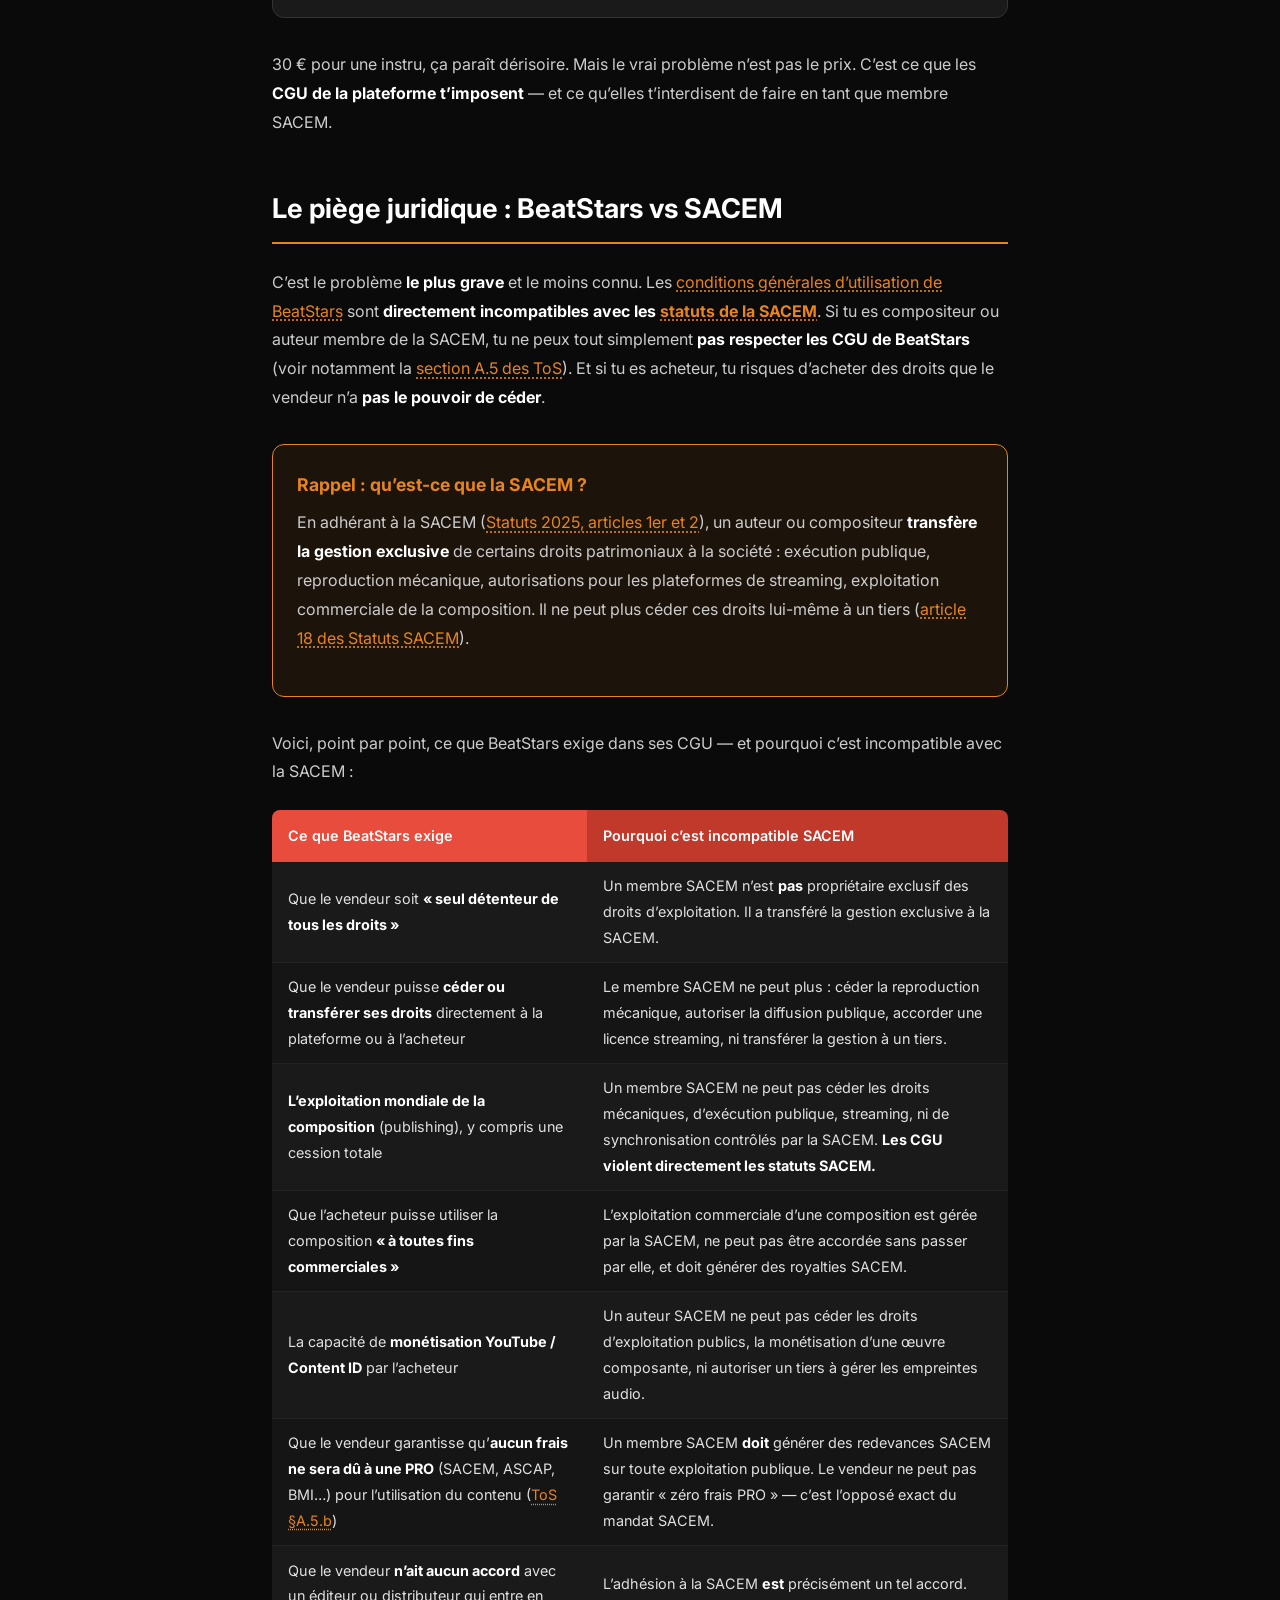
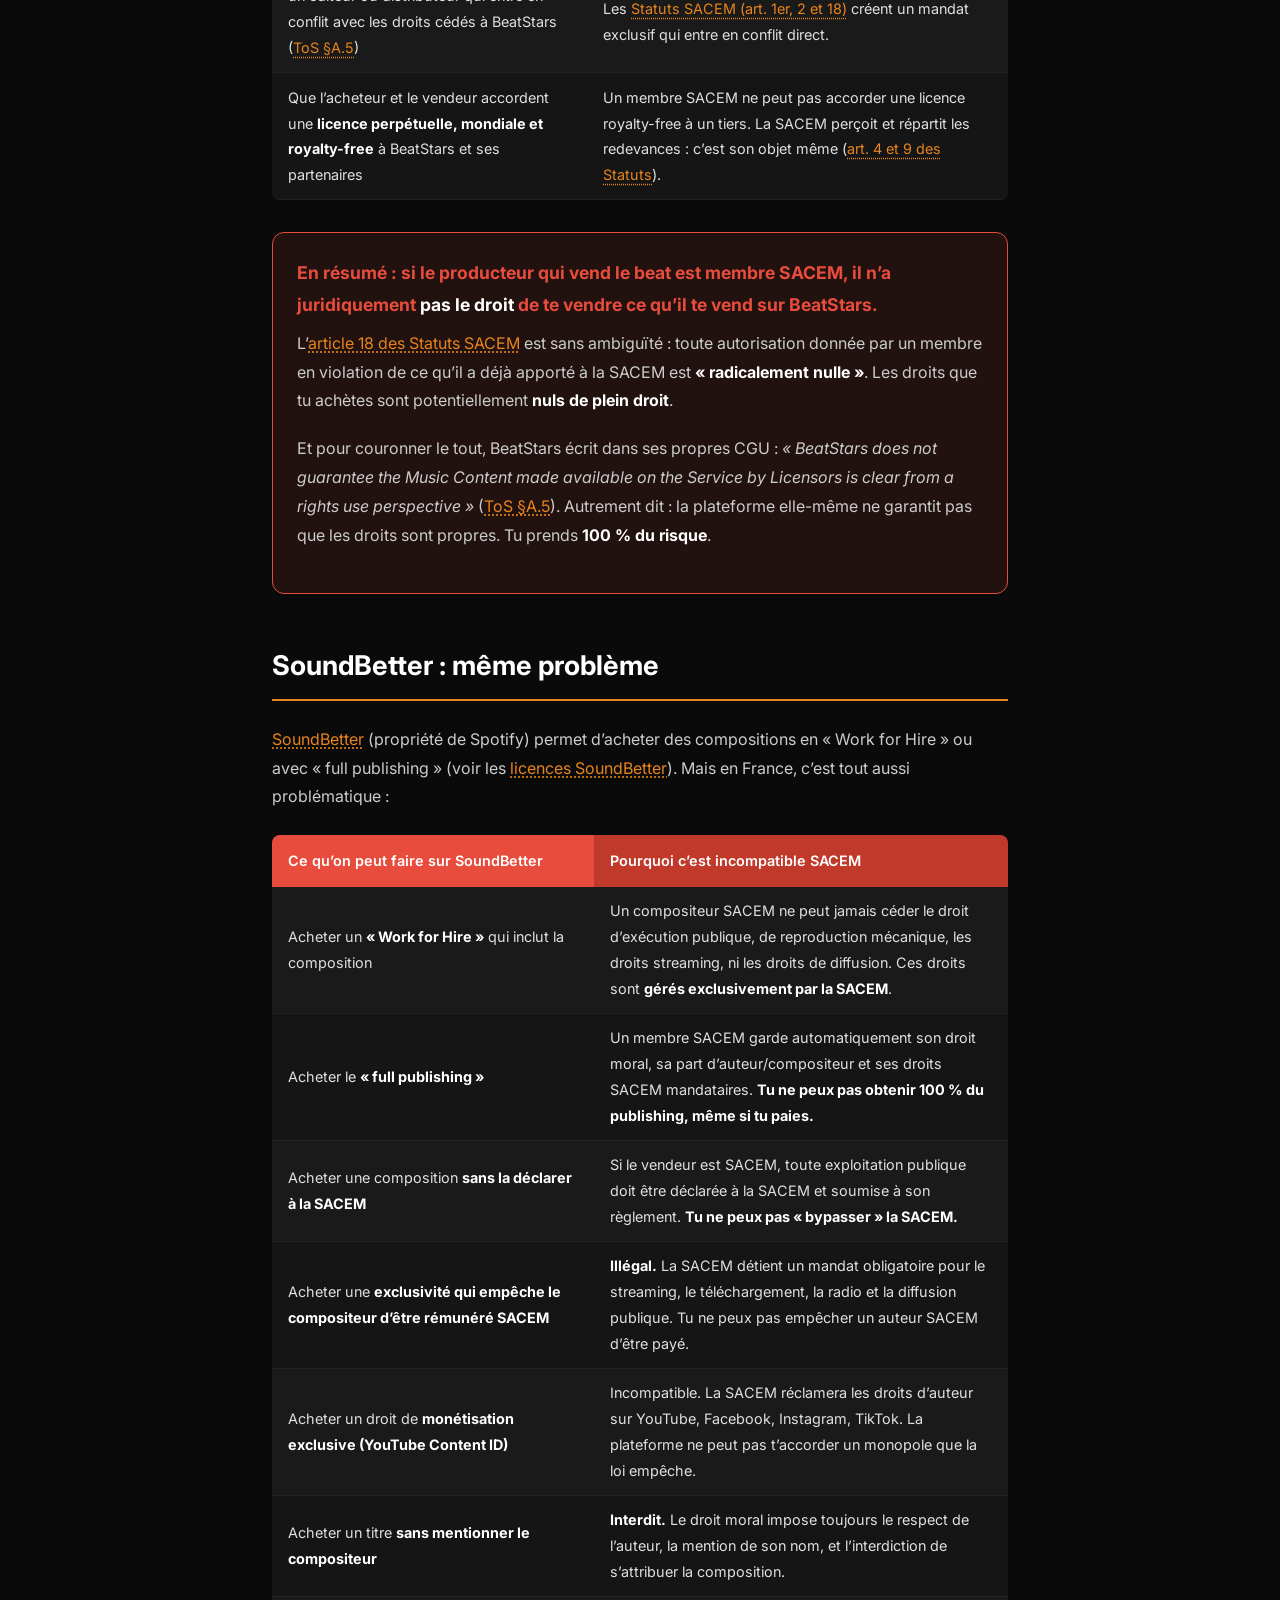
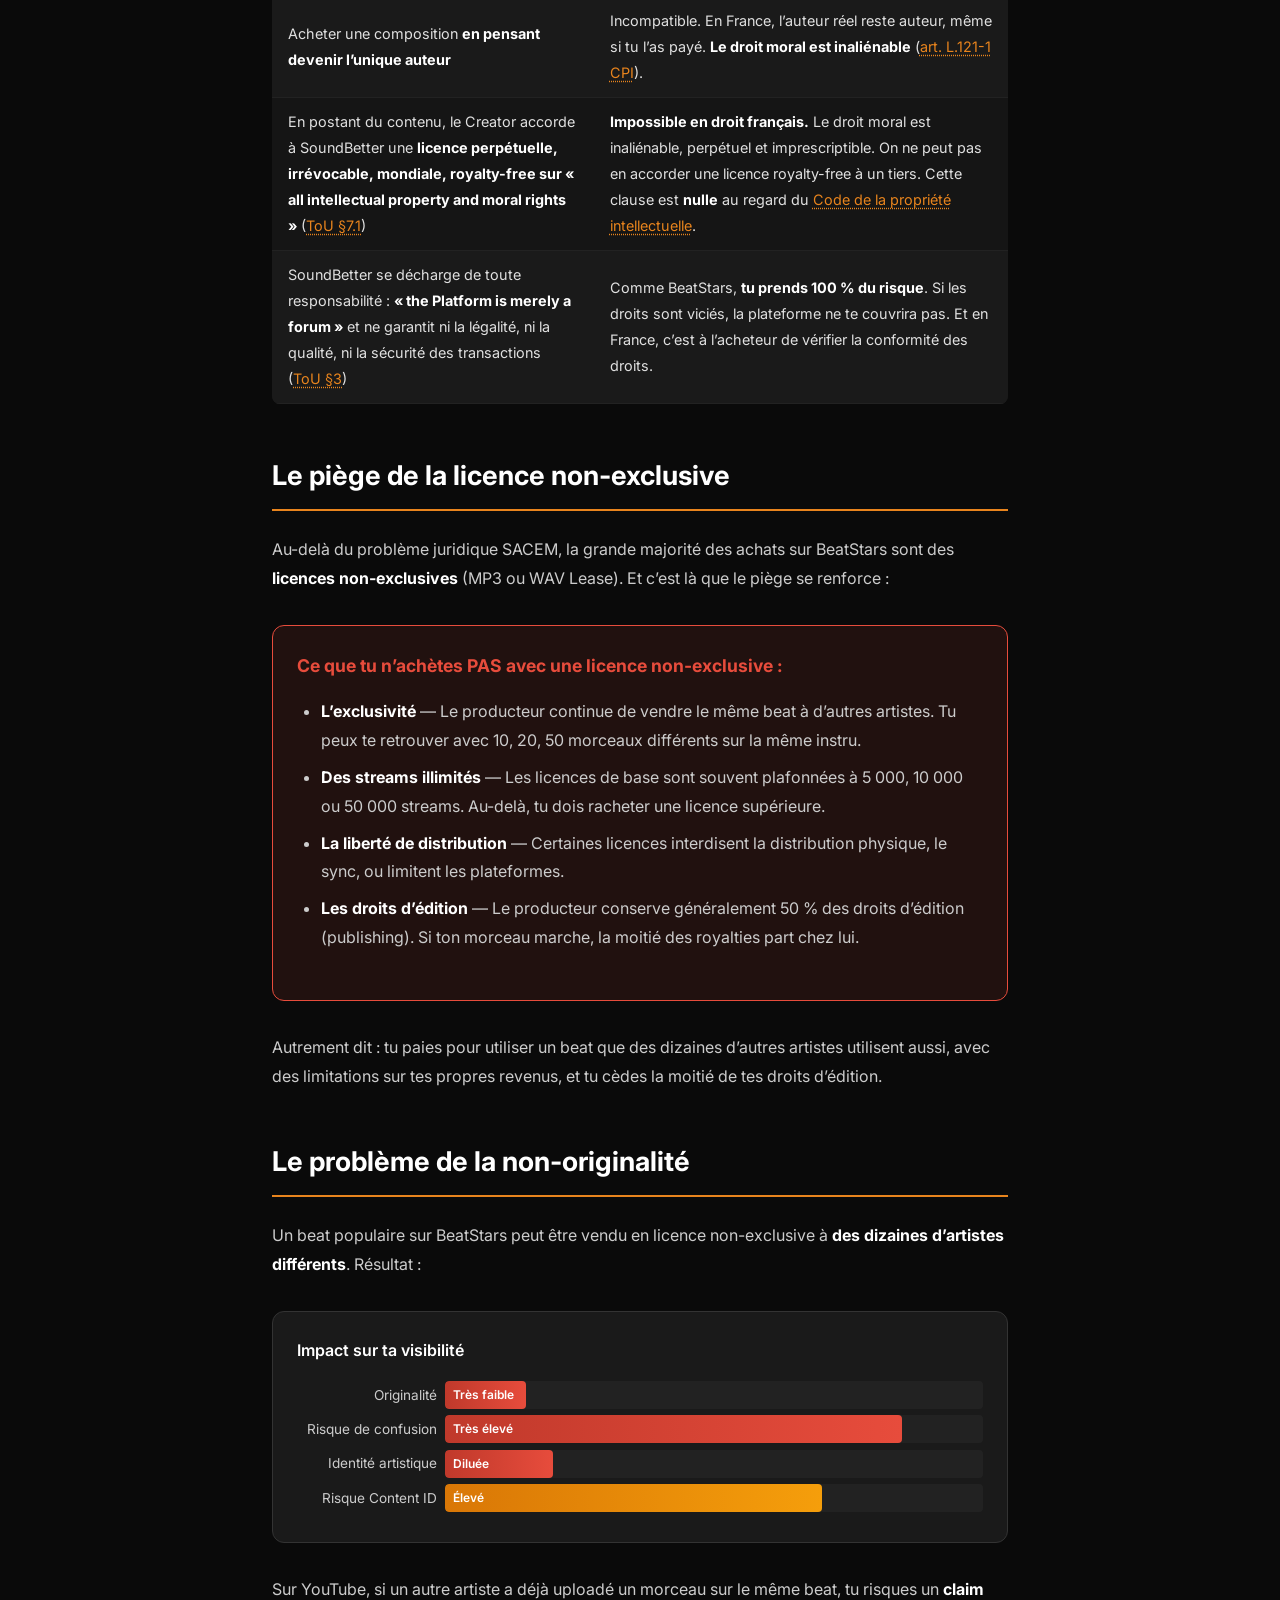
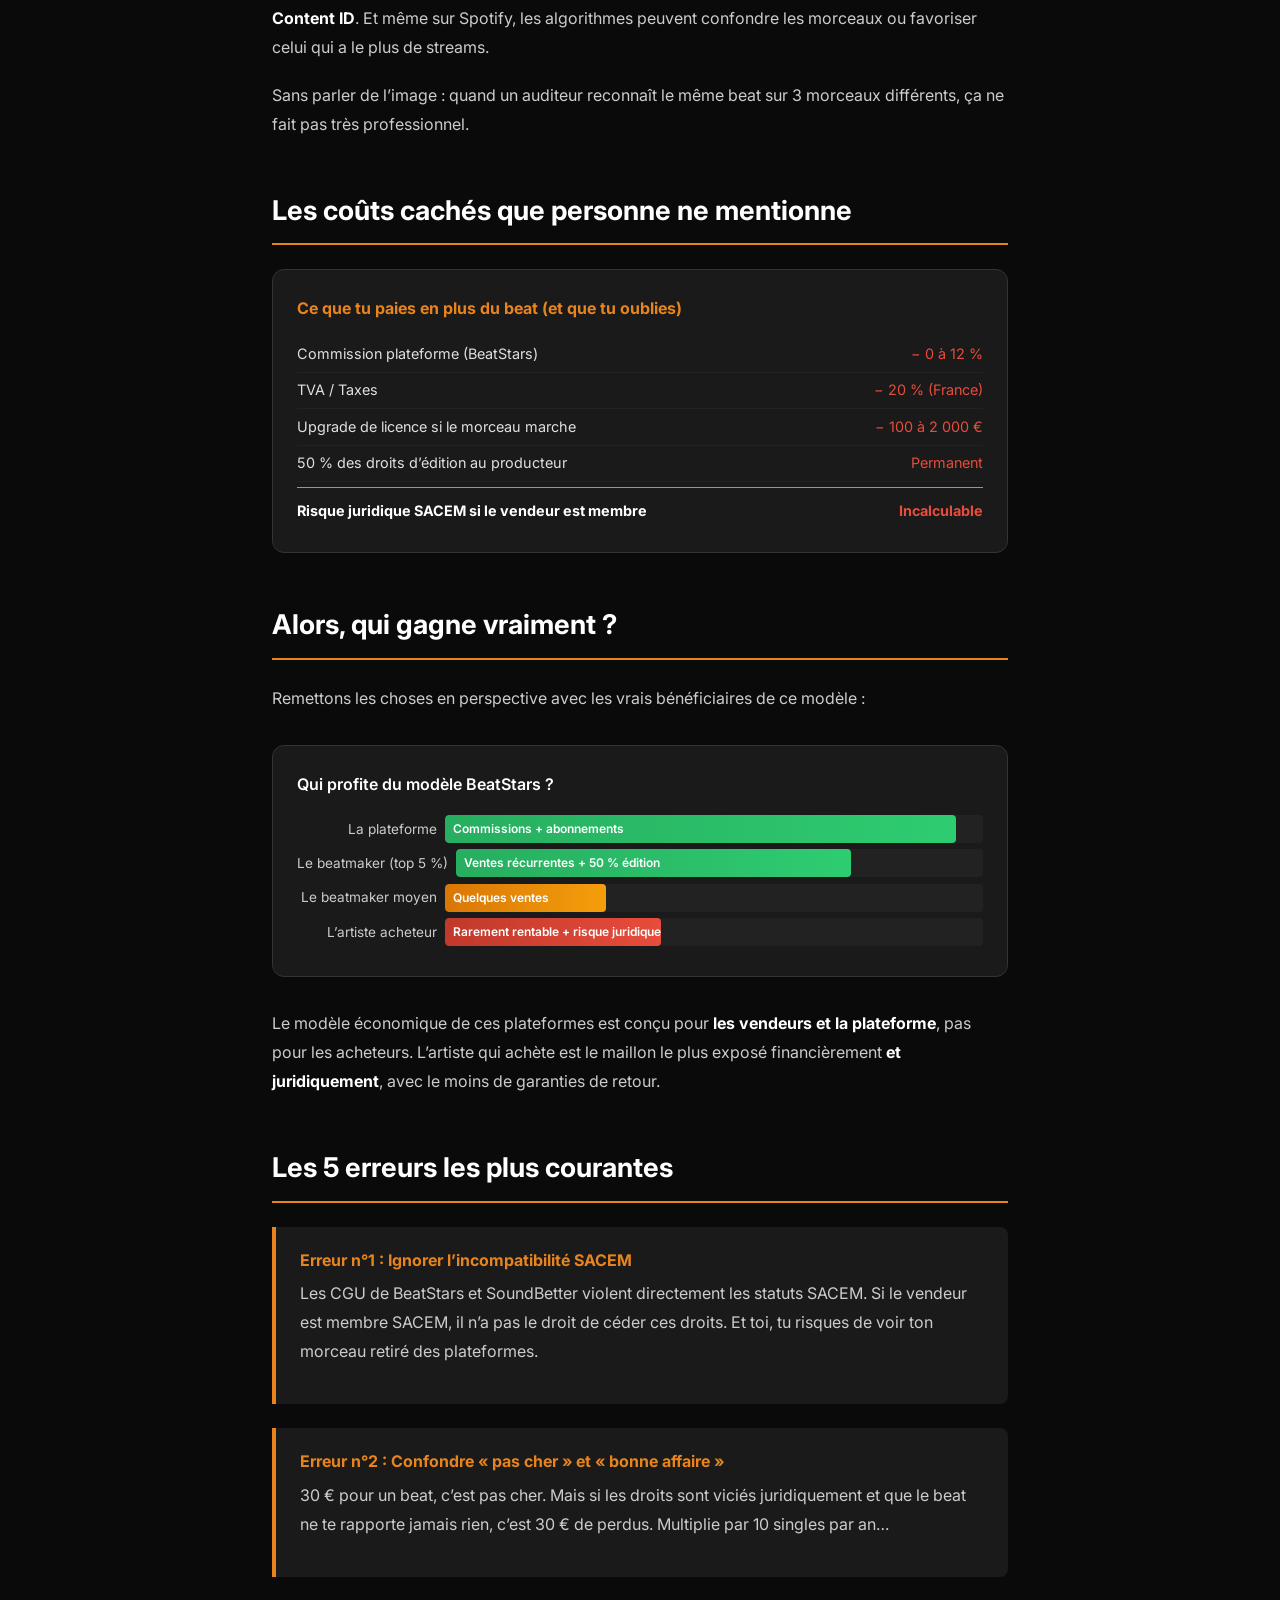
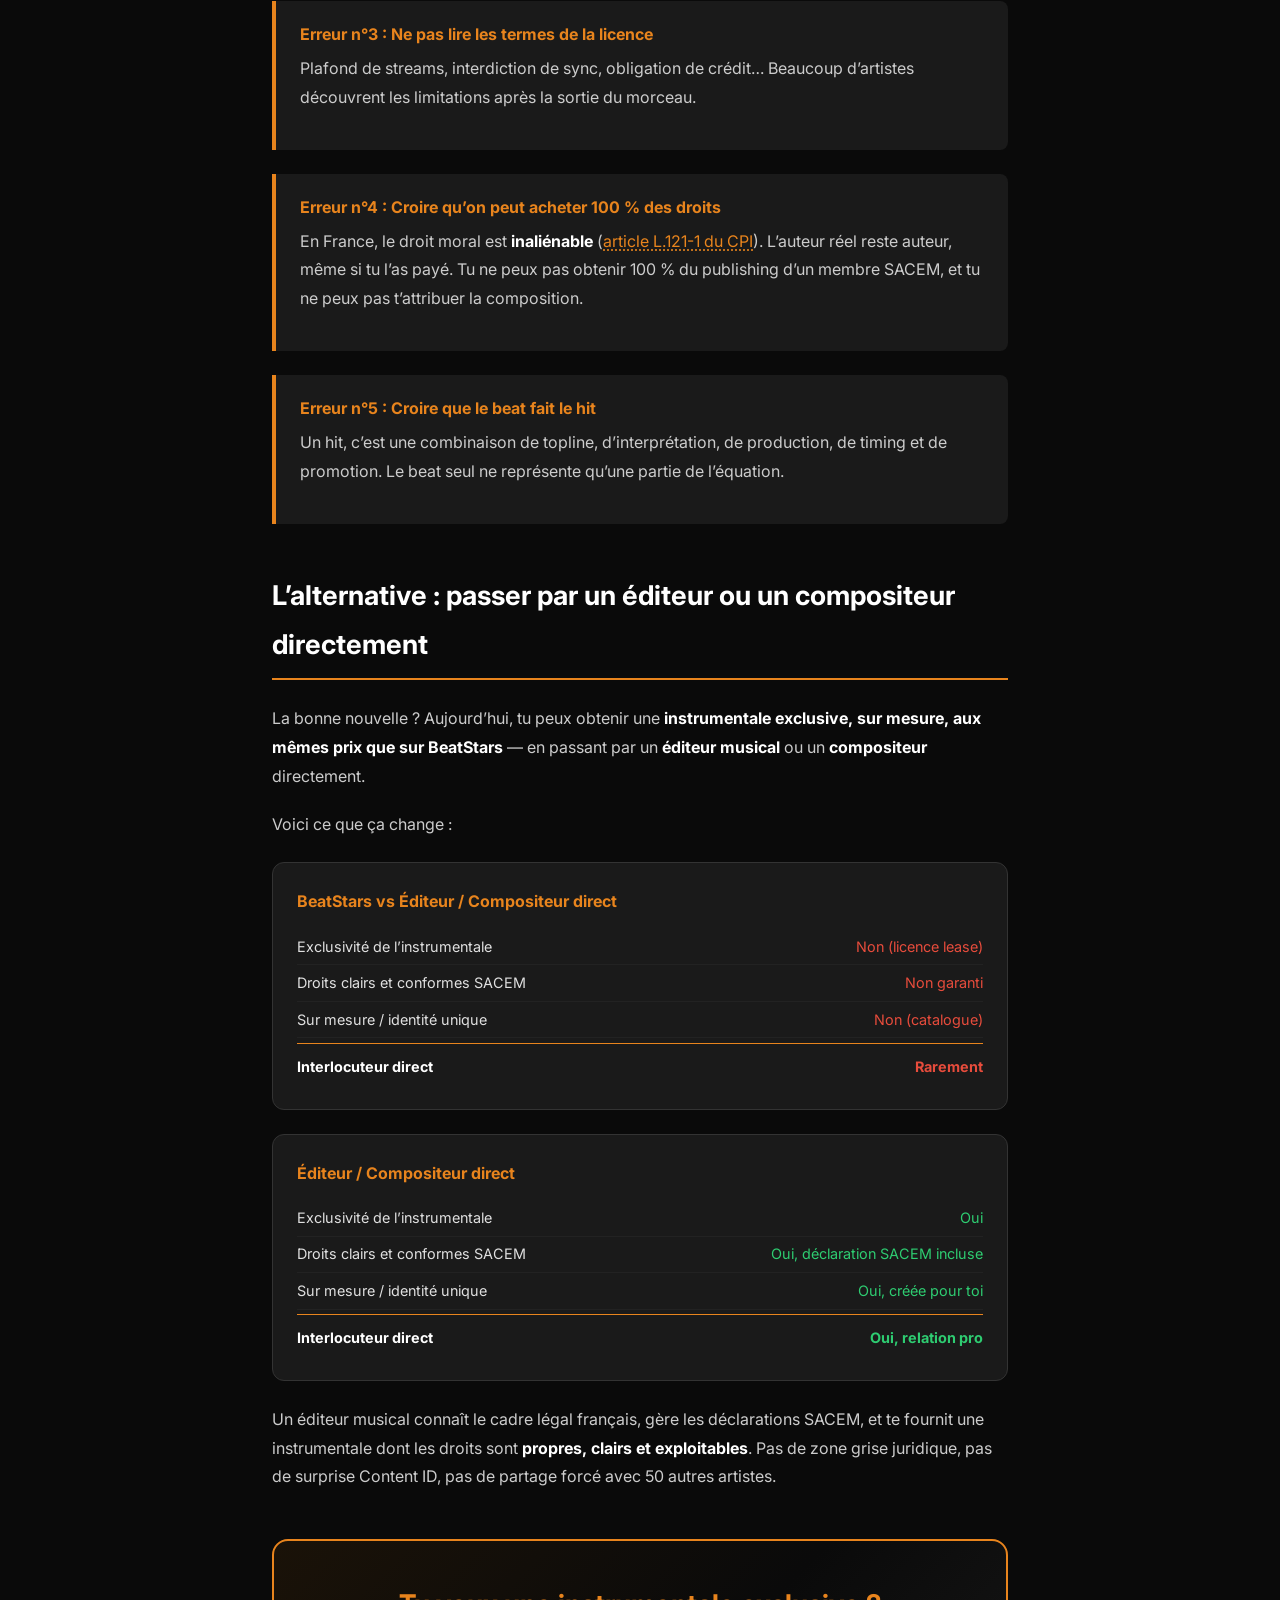
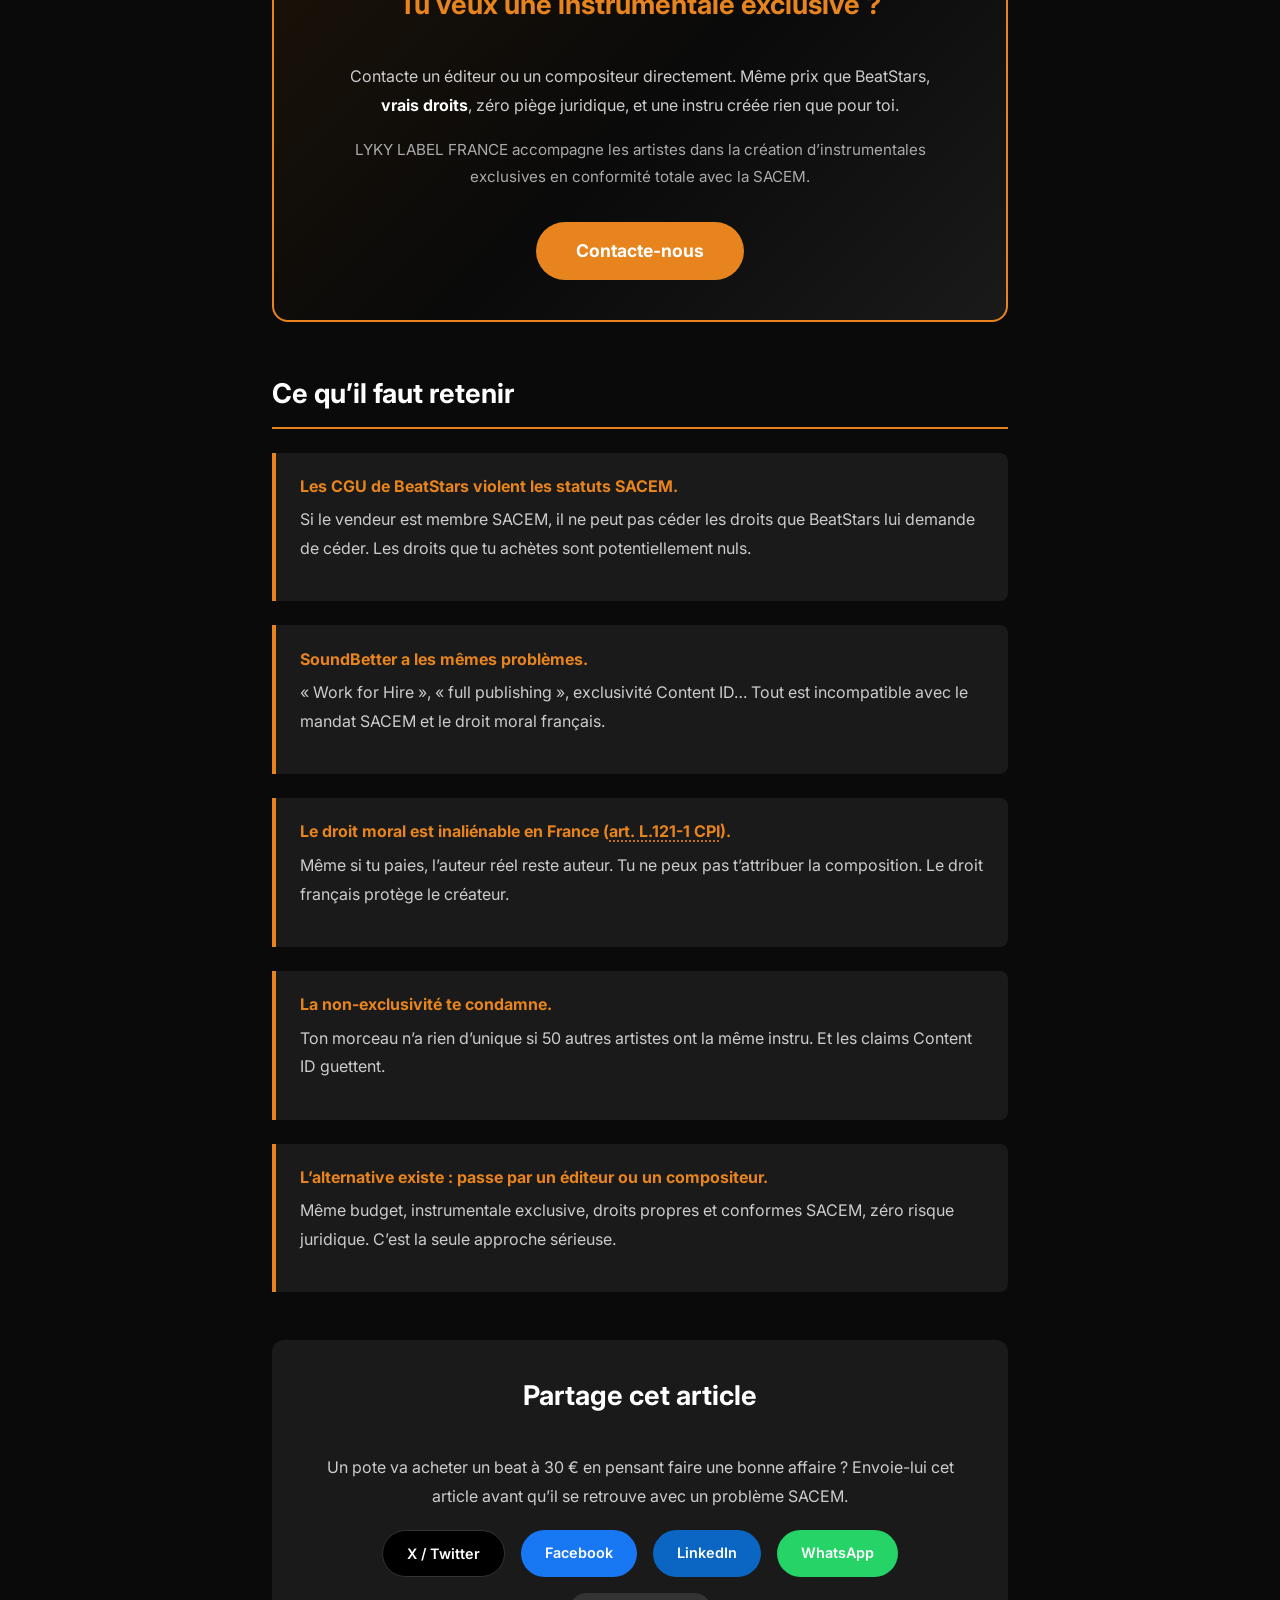
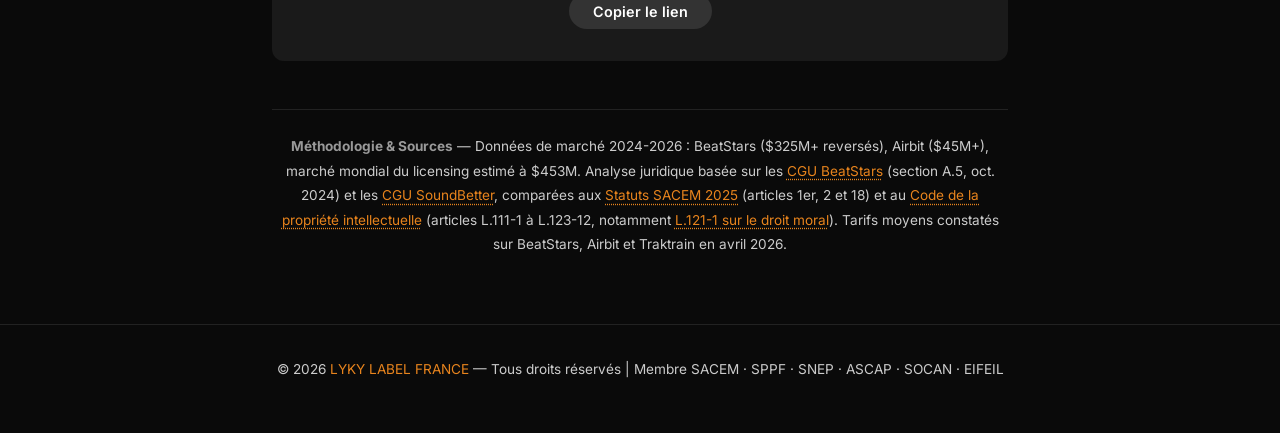
==== commit e7f2c8c1: "Suppression stat-card rentabilité + ajout ASCAP SOCAN EIFEIL footer" ====
--- a/blog/beatstars-fausse-bonne-idee.html
+++ b/blog/beatstars-fausse-bonne-idee.html
@@ -139,10 +139,6 @@
         <p>Les plateformes d&#8217;achat de beats ont explos&#233; ces derni&#232;res ann&#233;es. BeatStars revendique plus de <strong>325 millions de dollars</strong> revers&#233;s aux producteurs. Airbit affiche <strong>45 millions</strong>. Le march&#233; mondial du licensing de beats est estim&#233; &#224; environ <strong>453 millions de dollars</strong> en 2024.</p>
         <p>Des chiffres impressionnants&#8230; mais qui masquent une r&#233;alit&#233; : cet argent va aux <strong>vendeurs</strong> de beats, pas aux artistes qui les ach&#232;tent. Et surtout, le mod&#232;le juridique de ces plateformes a &#233;t&#233; con&#231;u selon le <strong>droit am&#233;ricain</strong> (voir les <a href="https://www.beatstars.com/terms-of-service" target="_blank" rel="noopener" class="source-link">CGU BeatStars</a>), pas le droit fran&#231;ais.</p>
 
-        <div class="stat-card">
-            <div class="number">9,5 / 10</div>
-            <div class="label">Artistes qui ne rentabilisent jamais l&#8217;achat d&#8217;un beat en ligne</div>
-        </div>
 
         <h2>Combien co&#251;te vraiment un beat ?</h2>
         <p>Sur BeatStars et plateformes similaires, les prix varient selon le type de licence. Voici la grille tarifaire moyenne en 2026 :</p>
@@ -302,7 +298,7 @@
         </div>
     </article>
     <footer>
-        <p>&#169; 2026 <a href="https://lykylabelfrance.github.io/">LYKY LABEL FRANCE SASU</a> &#8212; Tous droits r&#233;serv&#233;s | Membre SACEM &#183; SPPF &#183; SNEP</p>
+        <p>&#169; 2026 <a href="https://lykylabelfrance.github.io/">LYKY LABEL FRANCE</a> &#8212; Tous droits r&#233;serv&#233;s | Membre SACEM &#183; SPPF &#183; SNEP &#183; ASCAP &#183; SOCAN &#183; EIFEIL</p>
     </footer>
 </body>
 </html>
